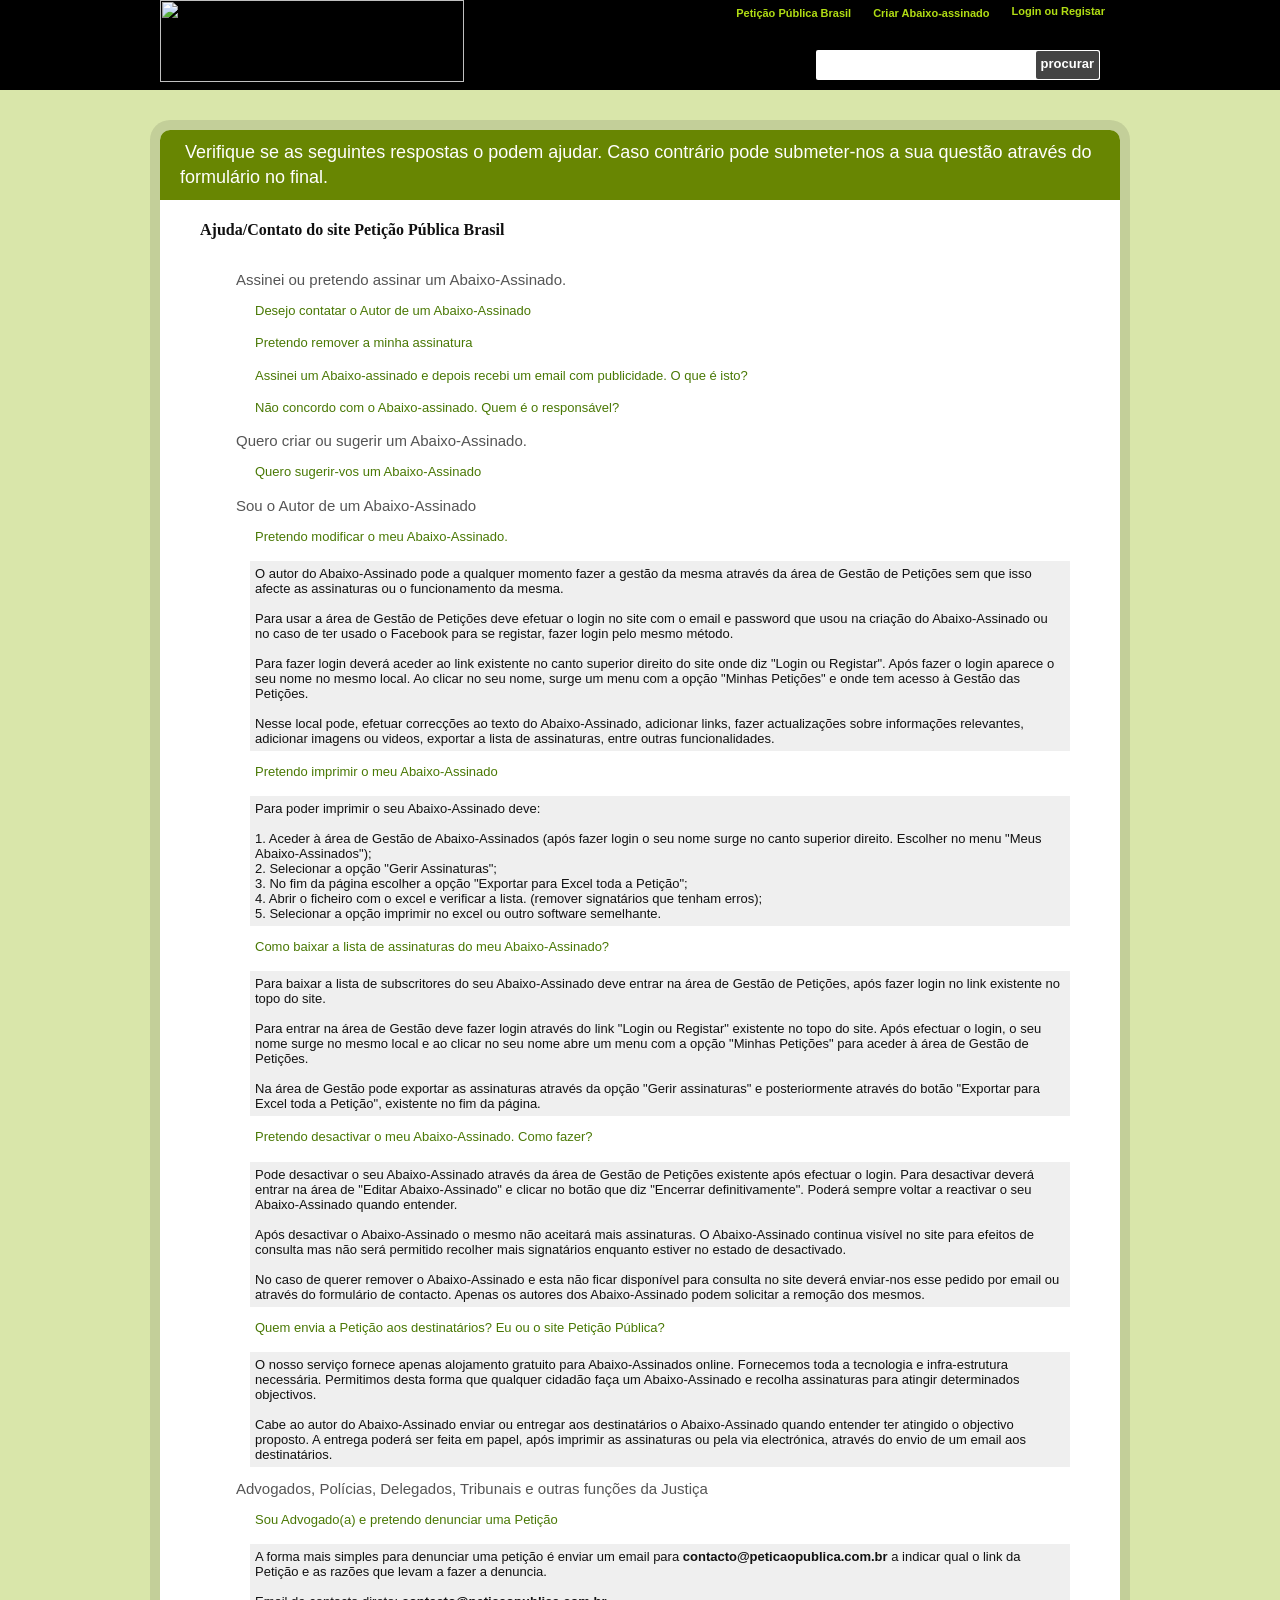
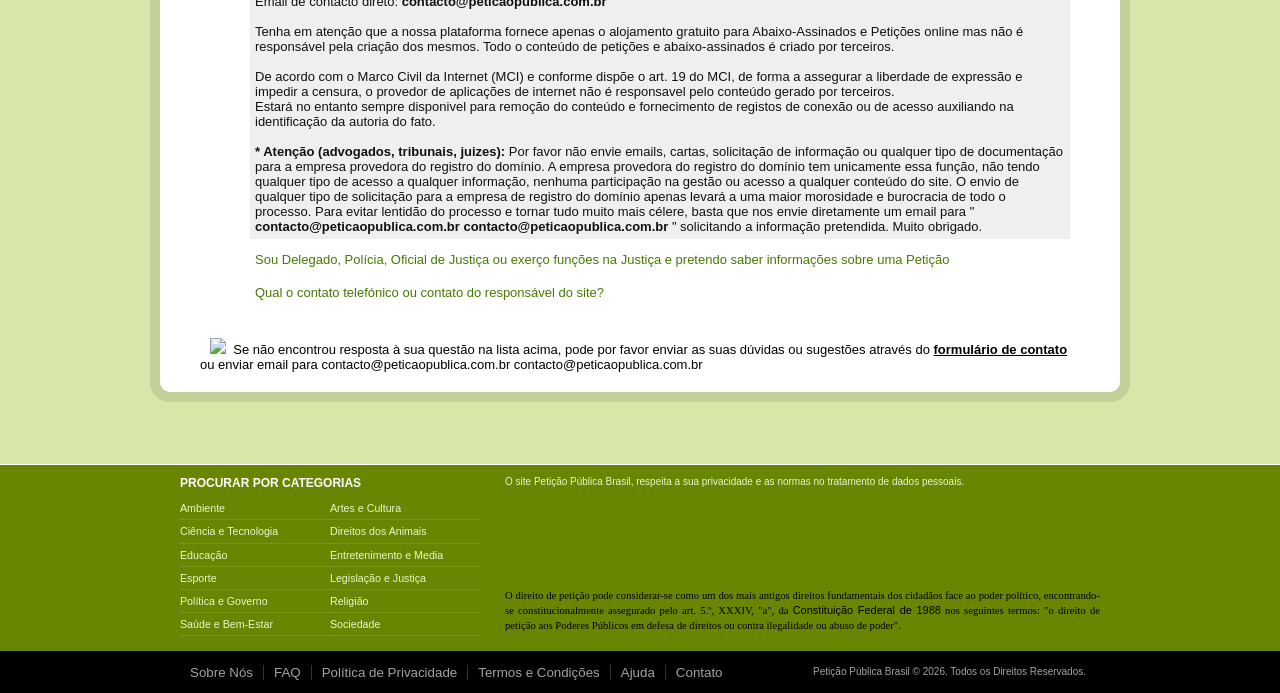
==== contactus/index.html @ e4dd1ab5 "infra: adiciona e organiza site base identico para redesign" ====
<head>
    <meta charset="utf-8">
    <link rel="stylesheet" type="text/css" href="style.css">
    <title>Petição Pública Brasil : Contatos</title>
    <meta name="description"
        content="Respostas que o vão ajudar a tirar suas dúvidas e também o formulário para entrar em contato connosco. Submeta questões, sugestões ou problemas e o serviço de apoio Petição Pública Brasil responderá o mais breve possivel.">
    <meta name="Robots" content="INDEX,FOLLOW">
    
    <link href="https://peticaopublica.com.br/favicon.ico" rel="shortcut icon" type="image/x-icon">
    
    <script type="text/javascript" async="" src="https://www.google-analytics.com/analytics.js"></script>
    <script type="text/javascript" async=""
        src="https://www.googletagmanager.com/gtag/js?id=G-4QFTX7SRFF&amp;cx=c&amp;gtm=4e66b0h2"></script>
    <script type="text/javascript" async="" charset="utf-8"
        src="https://www.gstatic.com/recaptcha/releases/MerVUtRoajKEbP7pLiGXkL28/recaptcha__pt_pt.js"
        crossorigin="anonymous"
        integrity="sha384-kLDcd/Kdg22PxfTSvMQBYK3ZrLGGfnIJUXk4OQDGy2zc/Gz3Ge8rHUiZpxAudExK"></script>
    <script type="text/javascript" src="https://ajax.googleapis.com/ajax/libs/jquery/1.8.1/jquery.min.js"></script>
    <script type="text/javascript" src="https://peticaopublica.com.br/scripts/colorbox/jquery.colorbox-min.js"></script>
    <script type="text/javascript"
        src="https://ajax.aspnetcdn.com/ajax/jquery.validate/1.9/jquery.validate.min.js"></script>
    <script type="text/javascript" src="https://www.google.com/recaptcha/api.js?hl=pt-PT"></script>

    <meta property="og:image" content="https://peticaopublica.com.br/images/fbShareLogo.gif">
    <script type="text/javascript">$(function () {
            $("a#login").colorbox({ iframe: true, opacity: 0.5, innerWidth: 960, innerHeight: 350 });
            $("#txtemailnewsletter").keypress(function (e) { if (e.keyCode == 13) { doSearch(); } });
            var pesq = $("#txtemailnewsletter").val();
            if (pesq === "")
                $("#txtemailnewsletter").val('Procure Abaixo-Assinados');
            $("#txtemailnewsletter").live("focus", function () {
                if ($(this).val() === $(this).attr("title")) {
                    $(this).val("")
                }
            }).live("blur", function () {
                if ($(this).val() === "") {
                    $(this).val($(this).attr("title"))
                }
            });
        });
    </script>
    <script type="text/javascript">
        $(document).ready(function () {
            $(".account").click(function () {
                var X = $(this).attr('id');
                if (X == 1) { $(".submenu").hide(); $(this).attr('id', '0'); }
                else { $(".submenu").show(); $(this).attr('id', '1'); }
            });
            $(".submenu").mouseup(function () { return false });//Mouseup textarea false
            $(".account").mouseup(function () { return false });
            $(document).mouseup(function () { $(".submenu").hide(); $(".account").attr('id', ''); });//Textarea without editing.
        });
        function doSearch() {
            if ($('#txtemailnewsletter').val() == $('#txtemailnewsletter').attr("title")) $('#txtemailnewsletter').val("");
            var psearch = $('#txtemailnewsletter').val();
            window.location = '../searchfilter/index.html?q=' + psearch;
            return false;
        }
    </script>
</head>

<body>
    <div class="header">
        <div class="innerHeader">
            <div style="float: left; width: 310px; height: 90px; padding: 0px; background-color: #000000;">
                <a href="../home/index.html"><img src="https://peticaopublica.com.br/images/logoPetitionpt-pt.gif" style="border: 0px"
                        alt="Petição Pública Brasil Logotipo" title="Um dos mais antigos métodos da democracia."
                        width="304px" height="82px"></a>
            </div>
            <div style="float: right; width: 650px; height: 90px; background-color: #000;">
                <div style="height: 40px">
                    <ul class="headerMenu">
                        <li class="headerLink"><a href="../home/index.html">Petição Pública Brasil</a></li>
                        <li class="headerLink"><a href="../pcreate/index.html">Criar Abaixo-assinado</a></li>
                        <li class="headerLink">
                            <div id="divLogin">
                                <a id="login" href="../loginregister/index.html" class="cboxElement">Login ou Registar</a>
                            </div>

                        </li>
                    </ul>
                </div>
                <div style="height: 70px; float: right; margin: 10px 20px;">
                    <div class="emailnewsletter" id="divemailnewsletter">
                        <input id="txtemailnewsletter" type="text" value="" maxlength="50"
                            title="Procure Abaixo-Assinados"><a id="submitEmailNewsletter"
                            href="javascript:doSearch();">procurar</a>
                    </div>
                </div>
            </div>
        </div>
    </div>
    <form method="post" action=".../contactus/index.html?pi=" id="aspnetForm" novalidate="novalidate">
        <div class="aspNetHidden">
            <input type="hidden" name="__VIEWSTATE" id="__VIEWSTATE"
                value="/wEPDwULLTE2NDQ0MjQ2MThkZBPTkzEorH/lV8dci+ud6h6OPWzmGoF5NTT7FzvgvQkm">
        </div>

        <div class="aspNetHidden">

            <input type="hidden" name="__VIEWSTATEGENERATOR" id="__VIEWSTATEGENERATOR" value="46798EB0">
            <input type="hidden" name="__EVENTVALIDATION" id="__EVENTVALIDATION"
                value="/wEdAAUy7PMd9/9QwVT4NcuRrXQPaJ2sDmxY+Z5NzypVnJkEOZtsH0S1iPGiC33viMKniqMZphoLYbJVAPHy4P1B/JHro1YupkqOSRjCs3Kj8M1UFjG0+9q1Rg8EQcP13KHH9zLgxvk4NiS0TyUDLGLfcI7s">
        </div>

        <div class="wrapper">
            <div class="pcontent" style="background-color:#fff;">
                <div class="pethead"><span>Verifique se as seguintes respostas o podem ajudar. Caso contrário pode
                        submeter-nos a sua questão através do formulário no final.</span></div>
                <div class="dform" style="padding: 0 20px;">
                    <h1 style="font-family: Verdana; font-size: 12pt; margin-top: 20px; font-weight: bold;">
                        Ajuda/Contato do site Petição Pública Brasil</h1><br>

                    <div style="padding:10px;">
                        <div class="accordionButton">
                            <h3>Assinei ou pretendo assinar um Abaixo-Assinado.</h3>
                        </div>
                        <div class="accordionContent">
                            <div class="accordionSubButton">
                                <h4>Desejo contatar o Autor de um Abaixo-Assinado</h4>
                            </div>
                            <div class="accordionSubContent" style="display:none;">
                                <p>Para contactar o autor de uma Abaixo-Assinado deve, na página do próprio
                                    Abaixo-Assinado, verificar o link lateral onde diz "Contactar Autor".
                                    <br>
                                    <br>Após preencher o formulário de contacto, o sistema envia um email ao autor do
                                    Abaixo-Assinado que poderá responder à sua questão ou sugestão. Tenha a atenção de
                                    colocar corretamente o seu email, caso contrário o autor não conseguirá responder.
                                </p>
                            </div>
                            <div class="accordionSubButton">
                                <h4>Pretendo remover a minha assinatura</h4>
                            </div>
                            <div class="accordionSubContent" style="display:none;">
                                <p>Para iniciar o processo de remoção da sua assinatura de uma Petição ou
                                    Abaixo-Assinado deverá aceder a este <a
                                        href="https://peticaopublica.com.br/RemoveSignature.aspx" target="blank"
                                        style="text-decoration: underline;">Link de Remover</a> e preencher os campos
                                    solicitados.
                                    <br>
                                    <br>Deverá saber o link/url completo da Petição e também o email com que efectuou a
                                    sua assinatura. Após colocar estes dados ser-lhe-à enviado um email para completar o
                                    processo e remover efectivamente a assinatura.
                                    <br>
                                    <br>Se tiver dificuldades com este processo entre em contato através do <a href="#"
                                        onclick="return changebox();">formulário de contato</a> e indique-nos qual o
                                    link/url do Abaixo-Assinado que assinou e qual foi o email de assinatura.
                                </p>
                            </div>
                            <div class="accordionSubButton">
                                <h4>Assinei um Abaixo-assinado e depois recebi um email com publicidade. O que é isto?
                                </h4>
                            </div>
                            <div class="accordionSubContent" style="display:none;">
                                <p>No momento da assinatura de um Abaixo-Assinado é permitido ao signatário escolher se
                                    deseja receber a nossa newsletter ou campanhas comerciais, assinalando para o
                                    efeito, a opção "Não me importo que o Petição Pública Brasil me contate para
                                    campanhas ou abaixo-assinados do mesmo género".
                                    <br>
                                    <br>Ao deixar esta opção assinalada, o site envia periodicamente alguma publicidade
                                    de parceiros interessados em comunicar as suas marcas ou produtos. Nunca em momento
                                    algum passamos o seu contato à terceiros e todas as comunicações são efetuadas
                                    exclusivamente pelo nosso site.
                                    <br>
                                    <br>Existem variados custos com infra-estrutura tecnológica, desenvolvimento de
                                    software, gestão e manutenção do site. Não temos, nem desejamos, qualquer apoio
                                    governamental ou institucional para suportar todos os custos de um site desta
                                    natureza.
                                    <br>
                                    <br>É o nosso intuito continuar a fornecer um serviço totalmente gratuito em prol da
                                    democracia no Brasil, por isso, a única forma que temos para viabilizar a
                                    continuidade deste projecto é enviar, periodicamente, alguma publicidade, que ajuda
                                    a minimizar os custos.
                                    <br>
                                    <br>Agradecemos a sua compreensão e compreendemos que não queira receber qualquer
                                    tipo de publicidade ou Newsletter. Nesse sentido poderá remover o seu contacto
                                    através dos links disponibilizados na newsletter ou através do link
                                    http://peticaopublica.com.br/cancelnewsletter.aspx
                                </p>
                            </div>
                            <div class="accordionSubButton">
                                <h4>Não concordo com o Abaixo-assinado. Quem é o responsável?</h4>
                            </div>
                            <div class="accordionSubContent" style="display:none;">
                                <p>O nosso serviço fornece apenas o alojamento gratuito para Abaixo-Assinados online mas
                                    não é responsável pela criação dos mesmos.
                                    <br>
                                    <br>Todas os Abaixo-Assinados são unicamente da responsabilidade dos seus autores.
                                    <br>
                                    <br>Os Abaixo-Assinados existentes não reflectem, de forma alguma, os pontos de
                                    vista ou opiniões do site Petição Pública Brasil.
                                    <br>
                                    <br>Para contatar o autor de um Abaixo-Assinado deve, na página do Abaixo-Assinado,
                                    verificar o link lateral onde diz "Contatar Autor".
                                </p>
                            </div>
                        </div>
                        <div class="accordionButton">
                            <h3>Quero criar ou sugerir um Abaixo-Assinado.</h3>
                        </div>
                        <div class="accordionContent" style="display: block;">
                            <div class="accordionSubButton">
                                <h4>Quero sugerir-vos um Abaixo-Assinado</h4>
                            </div>
                            <div class="accordionSubContent" style="display:none;">
                                <p>O nosso serviço fornece apenas o alojamento gratuito para Abaixo-Assinados online mas
                                    não é responsável pela criação dos mesmos.
                                    <br>
                                    <br>Neste caso deve ser você mesmo a criar o Abaixo-assinado sobre o tema que o
                                    incomoda ou para o qual acha que deve chamar a atenção da sociedade.
                                    <br>
                                    <br>Todas os Abaixo-Assinados são unicamente da responsabilidade dos seus autores.
                                    <br>
                                    <br>Para um Abaixo-Assinado ter a maior visibilidade e adesão possível deve ser
                                    divulgada no Facebook, Twitter, em Fóruns, Blogs e também sites sobre o tema em
                                    causa.
                                    <br>
                                    <br>Pode também enviar um email para os meios de comunicação e grupos de mídia
                                    informando sobre o Abaixo-Assinado.
                                    <br>
                                    <br>Deve divulgar também junto dos seus amigos e contactos, enviando um email e
                                    informando sobre o abaixo-assinado e pedindo a colaboração de todos na divulgação.
                                </p>
                            </div>
                        </div>
                        <div class="accordionButton">
                            <h3>Sou o Autor de um Abaixo-Assinado</h3>
                        </div>
                        <div class="accordionContent" style="display: block;">
                            <div class="accordionSubButton">
                                <h4>Pretendo modificar o meu Abaixo-Assinado.</h4>
                            </div>
                            <div class="accordionSubContent" style="">
                                <p>O autor do Abaixo-Assinado pode a qualquer momento fazer a gestão da mesma através da
                                    área de Gestão de Petições sem que isso afecte as assinaturas ou o funcionamento da
                                    mesma.
                                    <br>
                                    <br>Para usar a área de Gestão de Petições deve efetuar o login no site com o email
                                    e password que usou na criação do Abaixo-Assinado ou no caso de ter usado o Facebook
                                    para se registar, fazer login pelo mesmo método.
                                    <br>
                                    <br>Para fazer login deverá aceder ao link existente no canto superior direito do
                                    site onde diz "Login ou Registar". Após fazer o login aparece o seu nome no mesmo
                                    local. Ao clicar no seu nome, surge um menu com a opção "Minhas Petições" e onde tem
                                    acesso à Gestão das Petições.
                                    <br>
                                    <br>Nesse local pode, efetuar correcções ao texto do Abaixo-Assinado, adicionar
                                    links, fazer actualizações sobre informações relevantes, adicionar imagens ou
                                    videos, exportar a lista de assinaturas, entre outras funcionalidades.
                                </p>
                            </div>
                            <div class="accordionSubButton">
                                <h4>Pretendo imprimir o meu Abaixo-Assinado</h4>
                            </div>
                            <div class="accordionSubContent" style="">
                                <p>Para poder imprimir o seu Abaixo-Assinado deve:
                                    <br>
                                    <br>1. Aceder à área de Gestão de Abaixo-Assinados (após fazer login o seu nome
                                    surge no canto superior direito. Escolher no menu "Meus Abaixo-Assinados");
                                    <br>2. Selecionar a opção "Gerir Assinaturas";
                                    <br>3. No fim da página escolher a opção "Exportar para Excel toda a Petição";
                                    <br>4. Abrir o ficheiro com o excel e verificar a lista. (remover signatários que
                                    tenham erros);
                                    <br>5. Selecionar a opção imprimir no excel ou outro software semelhante.
                                </p>
                            </div>
                            <div class="accordionSubButton">
                                <h4>Como baixar a lista de assinaturas do meu Abaixo-Assinado?</h4>
                            </div>
                            <div class="accordionSubContent" style="">
                                <p>Para baixar a lista de subscritores do seu Abaixo-Assinado deve entrar na área de
                                    Gestão de Petições, após fazer login no link existente no topo do site.
                                    <br>
                                    <br>Para entrar na área de Gestão deve fazer login através do link "Login ou
                                    Registar" existente no topo do site. Após efectuar o login, o seu nome surge no
                                    mesmo local e ao clicar no seu nome abre um menu com a opção "Minhas Petições" para
                                    aceder à área de Gestão de Petições.
                                    <br>
                                    <br>Na área de Gestão pode exportar as assinaturas através da opção "Gerir
                                    assinaturas" e posteriormente através do botão "Exportar para Excel toda a Petição",
                                    existente no fim da página.
                                </p>
                            </div>
                            <div class="accordionSubButton">
                                <h4>Pretendo desactivar o meu Abaixo-Assinado. Como fazer?</h4>
                            </div>
                            <div class="accordionSubContent" style="">
                                <p>Pode desactivar o seu Abaixo-Assinado através da área de Gestão de Petições existente
                                    após efectuar o login. Para desactivar deverá entrar na área de "Editar
                                    Abaixo-Assinado" e clicar no botão que diz "Encerrar definitivamente". Poderá sempre
                                    voltar a reactivar o seu Abaixo-Assinado quando entender.
                                    <br>
                                    <br>Após desactivar o Abaixo-Assinado o mesmo não aceitará mais assinaturas. O
                                    Abaixo-Assinado continua visível no site para efeitos de consulta mas não será
                                    permitido recolher mais signatários enquanto estiver no estado de desactivado.
                                    <br>
                                    <br>No caso de querer remover o Abaixo-Assinado e esta não ficar disponível para
                                    consulta no site deverá enviar-nos esse pedido por email ou através do formulário de
                                    contacto. Apenas os autores dos Abaixo-Assinado podem solicitar a remoção dos
                                    mesmos.
                                </p>
                            </div>
                            <div class="accordionSubButton">
                                <h4>Quem envia a Petição aos destinatários? Eu ou o site Petição Pública?</h4>
                            </div>
                            <div class="accordionSubContent" style="">
                                <p>O nosso serviço fornece apenas alojamento gratuito para Abaixo-Assinados online.
                                    Fornecemos toda a tecnologia e infra-estrutura necessária. Permitimos desta forma
                                    que qualquer cidadão faça um Abaixo-Assinado e recolha assinaturas para atingir
                                    determinados objectivos.
                                    <br>
                                    <br>Cabe ao autor do Abaixo-Assinado enviar ou entregar aos destinatários o
                                    Abaixo-Assinado quando entender ter atingido o objectivo proposto. A entrega poderá
                                    ser feita em papel, após imprimir as assinaturas ou pela via electrónica, através do
                                    envio de um email aos destinatários.
                                </p>
                            </div>
                        </div>
                        <div class="accordionButton">
                            <h3>Advogados, Polícias, Delegados, Tribunais e outras funções da Justiça</h3>
                        </div>
                        <div class="accordionContent" style="display: block;">
                            <div class="accordionSubButton">
                                <h4>Sou Advogado(a) e pretendo denunciar uma Petição</h4>
                            </div>
                            <div class="accordionSubContent" style="display: block;">
                                <p>A forma mais simples para denunciar uma petição é enviar um email para
                                    <b>contacto@peticaopublica.com.br</b> a indicar qual o link da Petição e as razões
                                    que levam a fazer a denuncia.
                                    <br>
                                    <br>Email de contacto direto: <b>contacto@peticaopublica.com.br</b>
                                    <br>
                                    <br>Tenha em atenção que a nossa plataforma fornece apenas o alojamento gratuito
                                    para Abaixo-Assinados e Petições online mas não é responsável pela criação dos
                                    mesmos. Todo o conteúdo de petições e abaixo-assinados é criado por terceiros.
                                    <br>
                                    <br>De acordo com o Marco Civil da Internet (MCI) e conforme dispõe o art. 19 do
                                    MCI, de forma a assegurar a liberdade de expressão e impedir a censura, o provedor
                                    de aplicações de internet não é responsavel pelo conteúdo gerado por terceiros.
                                    <br>Estará no entanto sempre disponivel para remoção do conteúdo e fornecimento de
                                    registos de conexão ou de acesso auxiliando na identificação da autoria do fato.
                                    <br>
                                    <br><strong>* Atenção (advogados, tribunais, juizes):</strong> Por favor não envie
                                    emails, cartas, solicitação de informação ou qualquer tipo de documentação para a
                                    empresa provedora do registro do domínio. A empresa provedora do registro do domínio
                                    tem unicamente essa função, não tendo qualquer tipo de acesso a qualquer informação,
                                    nenhuma participação na gestão ou acesso a qualquer conteúdo do site. O envio de
                                    qualquer tipo de solicitação para a empresa de registro do domínio apenas levará a
                                    uma maior morosidade e burocracia de todo o processo. Para evitar lentidão do
                                    processo e tornar tudo muito mais célere, basta que nos envie diretamente um email
                                    para "<b>
                                        <script
                                            language="javascript">document.write('contacto'); document.write('@'); document.write('peticao'); document.write('publica'); document.write('.com.br');</script>
                                        contacto@peticaopublica.com.br
                                    </b>" solicitando a informação pretendida. Muito obrigado.
                                    <br>
                                </p>
                            </div>
                            <div class="accordionSubButton">
                                <h4>Sou Delegado, Polícia, Oficial de Justiça ou exerço funções na Justiça e pretendo
                                    saber informações sobre uma Petição</h4>
                            </div>
                            <div class="accordionSubContent" style="display:none;">
                                <p>A forma mais simples e rápida de nos contatar é enviar-nos um email a indicar qual a
                                    Petição em causa e qual a situação pretendida.
                                    <br>
                                    <br>Email para contato direto: <b>contacto@peticaopublica.com.br</b> ou
                                    <b>petitionpublic@gmail.com</b>
                                    <br>
                                    <br>Estamos sempre atentos ao email e responderemos com a maior brevidade possível.
                                    Muito obrigado.
                                    <br>
                                </p>
                            </div>
                            <div class="accordionSubButton">
                                <h4>Qual o contato telefónico ou contato do responsável do site?</h4>
                            </div>
                            <div class="accordionSubContent" style="display:none;">
                                <p>O site não tem de momento contato telefónico devido a ser um projecto simples,
                                    privado e particular, sem ligação a nenhum organismo do estado, empresa ou qualquer
                                    tipo de instituição ou organização.
                                    <br>
                                    <br>A forma mais simples e rápida de entrar em contato conosco é por email. Através
                                    do email <b>contacto@peticaopublica.com.br</b> poderá colocar as suas questões.
                                    Estamos sempre atentos ao email e responderemos com a maior brevemente possível.
                                    <br>
                                    <br>Contato de Email: <b>contacto@peticaopublica.com.br</b>
                                    <br>
                                    <br>Se necessitar saber mais informações sobre o nome e endereço do responsável do
                                    site por favor envie um email para <b>
                                        <script
                                            language="javascript">document.write('contacto'); document.write('@'); document.write('peticao'); document.write('publica'); document.write('.com.br');</script>
                                        contacto@peticaopublica.com.br
                                    </b>, ao qual responderemos com a maior brevidade possivel.
                                    <br>
                                    <br><strong>* Atenção (advogados, tribunais, juizes):</strong> Por favor não envie
                                    emails, cartas, solicitação de informação ou qualquer tipo de documentação para a
                                    empresa provedora do registro do domínio. A empresa provedora do registro do domínio
                                    tem unicamente essa função, não tendo qualquer tipo de acesso a qualquer informação,
                                    nenhuma participação na gestão ou acesso a qualquer conteúdo do site. O envio de
                                    qualquer tipo de solicitação para a empresa de registro do domínio apenas levará a
                                    uma maior morosidade e burocracia de todo o processo. Para evitar lentidão do
                                    processo e tornar tudo muito mais célere, basta que nos envie diretamente um email
                                    para "<b>
                                        <script
                                            language="javascript">document.write('contacto'); document.write('@'); document.write('peticao'); document.write('publica'); document.write('.com.br');</script>
                                        contacto@peticaopublica.com.br
                                    </b>" solicitando a informação pretendida. Muito obrigado.
                                    <br>
                                </p>
                            </div>
                        </div>
                    </div>
                    <h2 style="font-family: Verdana; font-size: 13px;"><a href="#" id="cmain_aBoxFormulario"
                            onclick="return changebox();" style="font-size: 13px; text-decoration: none;"><img
                                src="https://peticaopublica.com.br/images/iconarrowdownblack.png"
                                style="border: 0; padding-left: 10px;">&nbsp;&nbsp;Se não encontrou resposta à sua
                            questão na lista acima, pode por favor enviar as suas dúvidas ou sugestões através do
                            <strong style="text-decoration: underline;">formulário de contato</strong> ou enviar email
                            para
                            <script
                                language="javascript">document.write('contacto'); document.write('@'); document.write('peticao'); document.write('publica'); document.write('.com.br');</script>
                            contacto@peticaopublica.com.br
                        </a> </h2>
                    <div id="cmain_divFormulario" style="border:solid 1px #dcdcdc;padding:5px;display:none;">
                        <b>Formulário de contato</b>
                        <table cellpadding="2" cellspacing="2" border="0">
                            <tbody>
                                <tr>
                                    <td><label for="ctl00_cmain_txtNome" accesskey="T">Nome</label> </td>
                                    <td><input name="ctl00$cmain$txtNome" type="text" maxlength="100" id="cmain_txtNome"
                                            style="width:432px;"><br></td>
                                </tr>
                                <tr>
                                    <td><label for="ctl00_cmain_txtEmail" accesskey="U">E-Mail</label></td>
                                    <td><input name="ctl00$cmain$txtEmail" type="text" maxlength="100"
                                            id="cmain_txtEmail" inputmode="email" style="width:432px;"><br><span
                                            style="font-family: Verdana; font-size: 8pt;">Por favor verifique seu email.
                                            Se for incorreto não podemos responder.</span> </td>
                                </tr>
                                <tr>
                                    <td><label for="ctl00_cmain_txtDescricao" accesskey="D">Comentário/Sugestão</label>
                                    </td>
                                    <td><textarea name="ctl00$cmain$txtDescricao" rows="5" cols="20"
                                            id="cmain_txtDescricao" style="height:171px;width:432px;"></textarea><br>
                                    </td>
                                </tr>

                                <tr>
                                    <td>&nbsp;</td>
                                    <td>
                                        <div id="recaptcha" class="g-recaptcha"
                                            data-sitekey="6LcoYVEUAAAAAGJex5G7YCc9VWbtJs_jqNZ6QTlm"
                                            data-callback="recaptchaCallback">
                                            <div style="width: 304px; height: 78px;">
                                                <div><iframe title="reCAPTCHA" width="304" height="78"
                                                        role="presentation" name="a-q7z49drbiccl" frameborder="0"
                                                        scrolling="no"
                                                        sandbox="allow-forms allow-popups allow-same-origin allow-scripts allow-top-navigation allow-modals allow-popups-to-escape-sandbox allow-storage-access-by-user-activation"
                                                        src="https://www.google.com/recaptcha/api2/anchor?ar=1&amp;k=6LcoYVEUAAAAAGJex5G7YCc9VWbtJs_jqNZ6QTlm&amp;co=aHR0cHM6Ly9wZXRpY2FvcHVibGljYS5jb20uYnI6NDQz&amp;hl=pt-PT&amp;v=MerVUtRoajKEbP7pLiGXkL28&amp;size=normal&amp;anchor-ms=20000&amp;execute-ms=30000&amp;cb=602zmtvmnicz"></iframe>
                                                </div><textarea id="g-recaptcha-response" name="g-recaptcha-response"
                                                    class="g-recaptcha-response"
                                                    style="width: 250px; height: 40px; border: 1px solid rgb(193, 193, 193); margin: 10px 25px; padding: 0px; resize: none; display: none;"></textarea>
                                            </div><iframe style="display: none;"></iframe>
                                        </div>
                                        <input type="hidden" class="hiddenRecaptcha required" name="hiddenRecaptcha"
                                            id="hiddenRecaptcha">
                                    </td>
                                </tr>
                                <tr>
                                    <td colspan="2" align="right">
                                        <input type="submit" name="ctl00$cmain$cmdAdicionar" value="Enviar"
                                            id="cmain_cmdAdicionar" class="btn2 bgreen">
                                    </td>
                                </tr>
                            </tbody>
                        </table>
                    </div>
                    <div class="petFooter" style="background-color: #fff; padding: 5px 0;"></div>


                    <script type="text/javascript">

                        $(function () {
                            $('.accordionButton').click(function () { $(this).next().toggle(); });
                            $('.accordionSubButton').click(function () { $(this).next().toggle(); });
                            $(".accordionContent:not(:first)").hide();

                            $("#aspnetForm").validate({
                                ignore: ".ignore",
                                rules: {
                                    ctl00$cmain$txtNome: { minlength: 3, required: true },
                                    ctl00$cmain$txtEmail: { required: true, email: true },
                                    ctl00$cmain$txtDescricao: { required: true },
                                    hiddenRecaptcha: {
                                        required: function () {
                                            var gcr = grecaptcha.getResponse();
                                            var hfgcr = document.getElementById("hiddenRecaptcha");
                                            hfgcr.value = '';
                                            if (gcr == '') {
                                                return true;
                                            }
                                            else {
                                                hfgcr.value = 'siga';
                                                return false;
                                            }
                                        }
                                    }
                                    //ctl00$cmain$txtCaptcha: {required: true}
                                },
                                messages: {
                                    ctl00$cmain$txtNome: { required: "Campo Obrigatório", minlength: "Coloque o seu nome" },
                                    ctl00$cmain$txtEmail: { required: "Campo Obrigatório", email: "Coloque o seu email" },
                                    ctl00$cmain$txtDescricao: { required: "Campo Obrigatório" },
                                    hiddenRecaptcha: { required: "Por favor confirme o captcha" }
                                    //ctl00$cmain$txtCaptcha: {required: "Campo Obrigatório"}
                                }
                            });

                        });

                        function changebox() {
                            var divFormularioID = $("#cmain_divFormulario");
                            if (divFormularioID.css('display') == 'none') {
                                divFormularioID.show();
                            } else {
                                divFormularioID.hide();
                            }
                            return false;
                        };

                        function recaptchaCallback(token) {
                            $('#hiddenRecaptcha').valid();
                        }
                    </script>
                </div>
            </div>
        </div>

    </form>
    <div class="footer">
        <div style="width: 920px; margin: auto; overflow: hidden;">
            <div style="width: 300px; float: left;">
                <h4 style="margin: 0;">Procurar por Categorias</h4>

                <ul id="ulCat">
                    <li><a href="../searchfilter/index.html?idcat=23">Ambiente</a></li>
                    <li><a href="../searchfilter/index.html?idcat=24">Artes e Cultura</a></li>
                    <li><a href="../searchfilter/index.html?idcat=25">Ciência e Tecnologia</a></li>
                    <li><a href="../searchfilter/index.html?idcat=101">Direitos dos Animais</a></li>
                    <li><a href="../searchfilter/index.html?idcat=27">Educação</a></li>
                    <li><a href="../searchfilter/index.html?idcat=28">Entretenimento e Media</a></li>
                    <li><a href="../searchfilter/index.html?idcat=26">Esporte</a></li>
                    <li><a href="../searchfilter/index.html?idcat=29">Legislação e Justiça</a></li>
                    <li><a href="../searchfilter/index.html?idcat=30">Política e Governo</a></li>
                    <li><a href="../searchfilter/index.html?idcat=31">Religião</a></li>
                    <li><a href="../searchfilter/index.html?idcat=32">Saúde e Bem-Estar</a></li>
                    <li><a href="../searchfilter/index.html?idcat=33">Sociedade</a></li>
                </ul>

            </div>
            <div style="float: right;">
                <div class="footer-text">O site <a href="https://peticaopublica.com.br">Petição Pública</a> Brasil,
                    respeita a sua privacidade e as normas no tratamento de dados pessoais.</div>
                <div class="nav-share">
                    <iframe
                        src="https://www.facebook.com/plugins/like.php?href=https%3A%2F%2Fpeticaopublica.com.br&amp;width=82&amp;layout=button&amp;action=like&amp;size=large&amp;share=false&amp;height=82&amp;appId=476498805800398"
                        width="82" height="32" style="border:none;overflow:hidden;padding-top:20px;" scrolling="no"
                        frameborder="0" allowtransparency="true" allow="encrypted-media"></iframe>
                    <ul style="float:right;">
                        <li><a target="_blank" href="https://www.facebook.com/peticaopublicabrasil" class="fbshare32f"
                                title="Acompanhe o Petição Pública Brasil no Facebook">Facebook</a></li>
                        <li><a target="_blank" href="https://twitter.com/peticaopublicab" class="twshare32f"
                                title="Acompanhe o Petição Pública Brasil no Twitter">Twitter</a></li>
                        <li><a target="_blank" href="https://peticaopublica.com.br/rss.aspx" class="rss32f"
                                title="Acompanhe o Petição Pública Brasil por RSS">RSS</a></li>
                    </ul>
                </div>
                <div
                    style="clear:both; width:595px; font-family: Verdana; font-size: 8pt;color: #000; text-align:justify;margin-top: 5px;">
                    O direito de petição pode considerar-se como um dos mais antigos direitos fundamentais dos cidadãos
                    face ao poder político,
                    encontrando-se constitucionalmente assegurado pelo art. 5.º, XXXIV, "a", da <a
                        style="font-size: 11px;"
                        href="https://www.planalto.gov.br/ccivil_03/Constituicao/Constituicao.htm"
                        target="_blank">Constituição Federal de 1988</a> nos seguintes termos: "o direito de petição aos
                    Poderes Públicos em defesa de direitos ou contra ilegalidade ou abuso de poder".
                </div>
            </div>
        </div>
    </div>
    <div class="secondfooter">
        <div style="width: 920px; margin: auto; overflow: hidden;">
            <ul>
                <li><a href="../aboutus/index.html">Sobre Nós</a></li>
                <li><a href="../faq/index.html">FAQ</a></li>
                <li><a href="../privacy/index.html">Política de Privacidade</a></li>
                <li><a href="../termsconditions/index.html">Termos e Condições</a></li>
                <li><a href="../help/index.html">Ajuda</a></li>
                <li><a href="../contactus/index.html?pi=">Contato</a></li>
            </ul>
            <div class="copyright">Petição Pública Brasil © 2026. Todos os Direitos Reservados.
            </div>
        </div>
    </div>
    <script async="" src="https://www.googletagmanager.com/gtag/js?id=UA-4269839-47"></script>
    <script>
        window.dataLayer = window.dataLayer || [];
        function gtag() { dataLayer.push(arguments); }
        gtag('js', new Date());
        gtag('config', 'UA-4269839-47');
    </script>
    <script defer=""
        src="https://static.cloudflareinsights.com/beacon.min.js/v833ccba57c9e4d2798f2e76cebdd09a11778172276447"
        integrity="sha512-57MDmcccJXYtNnH+ZiBwzC4jb2rvgVCEokYN+L/nLlmO8rfYT/gIpW2A569iJ/3b+0UEasghjuZH/ma3wIs/EQ=="
        data-cf-beacon="{&quot;version&quot;:&quot;2024.11.0&quot;,&quot;token&quot;:&quot;b46a5cb6f5e049389877892a967b678e&quot;,&quot;r&quot;:1,&quot;server_timing&quot;:{&quot;name&quot;:{&quot;cfCacheStatus&quot;:true,&quot;cfEdge&quot;:true,&quot;cfExtPri&quot;:true,&quot;cfL4&quot;:true,&quot;cfOrigin&quot;:true,&quot;cfSpeedBrain&quot;:true},&quot;location_startswith&quot;:null}}"
        crossorigin="anonymous"></script>

    <div id="cboxOverlay" style="display: none;"></div>
    <div id="colorbox" class="" style="display: none; padding-bottom: 42px; padding-right: 42px;">
        <div id="cboxWrapper">
            <div>
                <div id="cboxTopLeft" style="float: left;"></div>
                <div id="cboxTopCenter" style="float: left;"></div>
                <div id="cboxTopRight" style="float: left;"></div>
            </div>
            <div style="clear: left;">
                <div id="cboxMiddleLeft" style="float: left;"></div>
                <div id="cboxContent" style="float: left;">
                    <div id="cboxLoadedContent" style="width: 0px; height: 0px; overflow: hidden; float: left;"></div>
                    <div id="cboxTitle" style="float: left;"></div>
                    <div id="cboxCurrent" style="float: left;"></div>
                    <div id="cboxNext" style="float: left;"></div>
                    <div id="cboxPrevious" style="float: left;"></div>
                    <div id="cboxSlideshow" style="float: left;"></div>
                    <div id="cboxClose" style="float: left;"></div>
                </div>
                <div id="cboxMiddleRight" style="float: left;"></div>
            </div>
            <div style="clear: left;">
                <div id="cboxBottomLeft" style="float: left;"></div>
                <div id="cboxBottomCenter" style="float: left;"></div>
                <div id="cboxBottomRight" style="float: left;"></div>
            </div>
        </div>
        <div style="position: absolute; width: 9999px; visibility: hidden; display: none;"></div>
    </div>
    <div
        style="background-color: rgb(255, 255, 255); border: 1px solid rgb(204, 204, 204); box-shadow: rgba(0, 0, 0, 0.2) 2px 2px 3px; position: absolute; transition: visibility 0s linear 0.3s, opacity 0.3s linear; opacity: 0; visibility: hidden; z-index: 2000000000; left: 0px; top: -10000px;">
        <div
            style="width: 100%; height: 100%; position: fixed; top: 0px; left: 0px; z-index: 2000000000; background-color: rgb(255, 255, 255); opacity: 0.05;">
        </div>
        <div style="border: 11px solid transparent; width: 0px; height: 0px; position: absolute; pointer-events: none; margin-top: -11px; z-index: 2000000000;"
            class="g-recaptcha-bubble-arrow"></div>
        <div style="border: 10px solid transparent; width: 0px; height: 0px; position: absolute; pointer-events: none; margin-top: -10px; z-index: 2000000000;"
            class="g-recaptcha-bubble-arrow"></div>
        <div style="z-index: 2000000000; position: relative;"><iframe
                title="o desafio do reCAPTCHA expira em dois minutos" style="width: 100%; height: 100%;"
                name="c-q7z49drbiccl" frameborder="0" scrolling="no"
                sandbox="allow-forms allow-popups allow-same-origin allow-scripts allow-top-navigation allow-modals allow-popups-to-escape-sandbox allow-storage-access-by-user-activation"
                src="https://www.google.com/recaptcha/api2/bframe?hl=pt-PT&amp;v=MerVUtRoajKEbP7pLiGXkL28&amp;k=6LcoYVEUAAAAAGJex5G7YCc9VWbtJs_jqNZ6QTlm&amp;bft=0dAFcWeA5r8sQZdQnyJ6YIiXdkdMC344WdVn0TYTFMcz75MR6C_b9I5gXt-c70HhgXvgRzsXmJ2-2LTT7maHoM3jWbWoOEoPiVzw"></iframe>
        </div>
    </div>
</body>
---- contactus/style.css ----
/* --- Merged from ppstyle_beta.css --- */
BODY {font: 12px/1.4 Tahoma,"Segoe UI",Arial,Sans-Serif; color: #111; margin: 0px; padding: 0px; background-color: #d9e6aa; }

h1 { font: 16px Tahoma, Geneva, sans-serif; margin:0; font-weight:bold;}
h2 { font: 14px Tahoma, Geneva, sans-serif;}
h2 a { font: 14pt Helvetica, Verdana, sans-serif; }
h3 { font: 10pt Tahoma, Geneva, sans-serif; font-weight: normal;}/*color: #113401; */

a { font: 10pt Helvetica, Verdana, sans-serif; color: #000; text-decoration: none; }
a:hover { text-decoration: underline; }
input[type=text] { border: 1px solid #a8acad; font: 10pt Helvetica, Verdana, sans-serif; height: 20px; }
textarea { border: 1px solid #a8acad; font: 10pt Helvetica, Verdana, sans-serif; }
select { border: 1px solid #a8acad; font: 10pt Helvetica, Verdana, sans-serif; height: 20px; }

.footer { float: left; width: 100%; background-color: #698603; border-top: 1px solid #FFFFFF; padding: 10px 0 15px 0; }
.footer a { font: 8pt Verdana, Helvetica, sans-serif; }
.footer h4 {color: white; font-family: Tahoma, Geneva, sans-serif; text-transform: uppercase; margin-bottom: 7px;}

.footerpet {font: 11px Tahoma, Geneva, sans-serif;  margin-top:25px;}
.footerpet a {font: 11px Tahoma, Geneva, sans-serif; text-decoration:none;}

.footerpet2 {font: 11px Tahoma, Geneva, sans-serif; color:#848484; margin-top:25px;}
.footerpet2 a {font: 11px Tahoma, Geneva, sans-serif; text-decoration:none; color:#848484;}

.secondfooter {clear: both; background-color: black; color: #A2A2A2; font-size: 11px; height: 42px; margin: auto;}
.secondfooter ul, li {list-style-type: none; margin: 0; padding: 0;}
.secondfooter li:first-child {border-left: 0;}
.secondfooter li {border-left: 1px solid #333; display: inline-block; float: left; margin-top: 14px;}
.secondfooter a {height: 32px;padding: 0 10px;color: #A2A2A2;}
.secondfooter a:hover {text-decoration: underline;}

.header { width: 100%; background-color: #000000; height: 90px; }
.header .innerHeader { margin: 0px auto; width: 960px; }

ul.headerMenu {list-style-type: none; float: right; height: 30px; margin:5px 10px;}
ul.headerMenu li {list-style-type: none; float: left; padding:0 5px;}

.headerLink a { font: 11px Verdana, Helvetica, sans-serif; color: #b1dd14; font-weight: bold; text-decoration: none; margin-left: 12px; }
.headerLink a:hover { color: #fff; }

.content { margin: 0px auto;}

.leftColl { float: left; width: 268px; }
.leftColl .box .inner img { float: left; }
.leftColl .box .inner div { float: left; display: inline-block; }
.leftColl .box .inner .text { padding: 0px 0px 0px 10px; width: 137px; height: 73px; float: left; position: relative; }
.leftColl .box .inner .text span { float: left; font-family: Arial; font-size: 13px; color: #1c5103; width: 100%; }
.leftColl .box .inner .text span.title { font-weight: bold; font-size: 16px; }
.leftColl .box .inner .text a { position: absolute; font-family: Arial; font-size: 12px; font-weight: bold; color: #1c5103; bottom: 0px; right: 5px; text-decoration: none; }
.leftColl .box .inner .text a:hover { text-decoration: underline; }


.box { float: left; position: relative; background: #FFFFFF; }
.box .inner { display: inline-block; padding: 10px; }
.box .inner li { padding: 0px 0px 0px 10px; list-style-position: inside; }
.box .topborder { position: absolute; width: 100%; background: url(../newimages/box-border-horizontal.gif) repeat-x 0px 0px; height: 5px; top: 0px; }
.box .bottomborder { position: absolute; width: 100%; background: url(../newimages/box-border-horizontal.gif) repeat-x 0px -5px; height: 5px; bottom: 0px; }
.box .leftborder { position: absolute; height: 100%; background: url(../newimages/box-border-vertical.gif) repeat-y 0px 0px; width: 5px; left: 0px; }
.box .rightborder { position: absolute; height: 100%; background: url(../newimages/box-border-vertical.gif) repeat-y -5px 0px; width: 5px; right: 0px; }
.box .corner1 { position: absolute; top: 0px; left: 0px; background: url(../newimages/box-border-corners.gif) no-repeat 0px 0px; width: 10px; height: 10px; z-index: 1; }
.box .corner2 { position: absolute; top: 0px; right: 0px; background: url(../newimages/box-border-corners.gif) no-repeat 0px -10px; width: 10px; height: 10px; z-index: 1; }
.box .corner3 { position: absolute; bottom: 0px; left: 0px; background: url(../newimages/box-border-corners.gif) no-repeat 0px -20px; width: 10px; height: 10px; z-index: 1; }
.box .corner4 { position: absolute; bottom: 0px; right: 0px; background: url(../newimages/box-border-corners.gif) no-repeat 0px -30px; width: 10px; height: 10px; z-index: 1; }

.nbox {
margin: 8px 0;
-webkit-border-radius: 10px;
-moz-border-radius: 10px;
border-radius: 10px;
border:1px solid #B3C287;
background-color:#FFFFFF;
-webkit-box-shadow: 0px 0px 4px 2px #B3C287;
box-shadow: 0px 0px 4px 2px #B3C287;
}


.petition-victories {background-color:#ffffff;}

.create-change {color: #688602;padding: 20px 0 20px 0;background-color: #f7fbda;border-top:2px solid #B3C287;border-bottom:2px solid #B3C287;}
.create-change h1 {font: 16px Tahoma, Geneva, sans-serif; margin:0;}
.create-change h2 {font: 15px Tahoma, Geneva, sans-serif;color: #486620;line-height: 1.3;text-shadow: #fff 0 1px 0;}


.popular-actions {color: #444;width: 980px;margin: 0 auto;}
.featuredin {margin:0 auto;}

.victory-number {border: 1px solid;}

.numsteps
{
font-size: 13pt; 
border: 1px solid; 
padding: 7px;  
-webkit-border-radius: 10px; 
-moz-border-radius: 10px; 
border-radius: 10px; 
background-color:#FFFFFF; 
-webkit-box-shadow: 0px 0px 4px 2px #B3C287; 
box-shadow: 0px 0px 4px 2px #B3C287;
}

.textsteps{font-weight: 700; font-size: 14pt; color: #465900; margin-left:5px;}



.petpop {
display: inline;
float: left;
width: 220px;
min-height: 330px;
position: relative;
overflow: hidden;
margin: 0 10px;
padding:0; 
border: 0;
font-size: 100%;
font: inherit;
vertical-align: baseline;
}

.petpopborder {
-moz-border-radius: 9px;
-webkit-border-radius: 9px;
-o-border-radius: 9px;
-ms-border-radius: 9px;
-khtml-border-radius: 9px;
border-radius: 9px;
background: #EEE;
padding: 4px;
margin-bottom: 20px;
clear: both;
}

.petpopborder .project-card {
padding: 5px;
background-position: 0 307px;
height: 350px;
overflow: hidden;
-moz-border-radius: 6px;
-webkit-border-radius: 6px;
-o-border-radius: 6px;
-ms-border-radius: 6px;
-khtml-border-radius: 6px;
border-radius: 6px;
background-color: white;
border: 1px solid #DDD;
position: relative;
background-color: white;
background-image: url(/images/bgPetPopGrd.png);
background-repeat: repeat-x;
}


#menu {padding-top:10px; padding-left:5px; margin:0; border:0;}
#menu>li {float:left; padding-right:5px}
/*#menu .last {padding-right:0px}*/

#menu>li>a {
    padding: 0 20px;
    display:block;
    font-size:14px;
    color:#fff;
    /*text-transform:uppercase;*/
	text-decoration:none;
    height:32px;
    line-height:32px;
    border-top:1px solid #1f1f1f;
    background:#000;
    text-align:center;
    border-radius:4px 4px 0 0;
    -moz-border-radius:4px 4px 0 0;
    -webkit-border-radius:4px 4px 0 0;
    /*position:relative*/}
    
#menu>li>a:hover,#menu>.active>a {
    background:#5f870e;
    border-color:#9cba2f}
    
.emailnewsletter {
background-color: white;
padding: 1px;
width: 282px;
float: left;
-moz-border-radius: 2px;
-webkit-border-radius: 2px;
border-radius: 2px;
margin: 0px 0 5px 0;
clear: both;
font: normal 12px arial,helvetica;
background-image: url('/images/iconMagGlassSearch.png');
background-repeat: no-repeat;
background-position: 5px 7px;
}
.emailnewsletter input {
background-color: white;
height: 18px;
padding: 5px;
border: none;
float: left;
width: 172px;
color: #787976;
font-size: 14px;
margin-left: 20px;
outline: none;
}
.emailnewsletter a {
/*background: #A2D12D;background: -webkit-gradient(linear, left top, left bottom, color-stop(0%,#A2D12D), color-stop(100%,#406E01));*/
background: #444;
height: 18px;
line-height: 18px;
-moz-border-radius: 2px;
-webkit-border-radius: 2px;
border-radius: 2px;
padding: 5px;
font-weight: bold;
color: white;
float: right;
text-align: center;
margin: 0 0 0 5px;
text-decoration: none;
font: bold 13px Helvetica, Arial, sans-serif;
}
#ulCat{margin: 5px 0px 0px 0px; padding:0; border:0;}
#ulCat li{float:left; width:150px; border-bottom: 1px dotted #8C8C8C;font-size: 13px;padding: 2px 0; margin:0;}
#ulCat li a {color: #e6f9ca;}

.wrapper {
padding: 40px 0;
width: 100%;
min-width: 960px;
background-image: url(/images/bgpaperGreen.png);
}
.pcontent
{
display: block;
margin: 0 auto;
width: 960px;
-webkit-border-radius: 10px;
-moz-border-radius: 10px;
border-radius: 10px;
-webkit-box-shadow: 0 0 0 10px rgba(0, 0, 0, 0.1);
-moz-box-shadow: 0 0 0 10px rgba(0,0,0,0.1);
box-shadow: 0 0 0 10px rgba(0, 0, 0, 0.1);
}
.pethead {
/*margin-bottom: 1px;*/
background-color: #688602;
padding: 10px 20px;
font-size: 12px;
color: white;
border-bottom: 1px solid white;
-webkit-border-radius: 10px 10px 0 0;
-moz-border-radius: 10px 10px 0 0;
border-radius: 10px 10px 0 0;
}

.pethead h1 { font-size: 22px; font-weight: 500; vertical-align: middle; padding:0 0 0 5px;  margin:0;}

.zsection{
background-color: #fff;
width: 730px;
/*padding: 35px 30px;*/
border-right: 1px solid #D8D8D8;
/*padding: 20px 20px;*/
}

.pRside {
width: 229px;
/*margin-bottom: 15px;
border-bottom-color: #d9d9d9;
border-top: none;
padding: 20px 15px 0;*/
background-color:#f0f0f0;
/*padding: 20px 10px;*/
}

.petFooter {
border: none;
color: #555;
padding: 20px 0;
background-color: #b3b8a1; /*rgba(0, 0, 0, 0.1);*/
-moz-border-radius-bottomright:10px;
-webkit-border-bottom-right-radius:10px;
border-bottom-right-radius:10px;
-moz-border-radius-bottomleft:10px;
-webkit-border-bottom-left-radius:10px;
border-bottom-left-radius:10px;
}

h1.pettitle {margin:0 auto; font-size: 18px;}
h2.petto {margin:0; padding: 10px 0px;}
h2.petto span {color: #a20000; font-weight:bold; font-size: 16px;}


.npeople
{
padding-right: 7px;
font-size:40px;
color: #282828;
letter-spacing: -2px;
}
.npeopleText
{
letter-spacing: 0;
line-height: 14px;
font-size: 11px;
color: #505050;
text-transform: uppercase;
}

.moreimg
{
	margin-bottom: 10px;
	border: solid 4px white;
}

.btn2 {
padding: 8px 20px;
font: 600 21px Arial, Helvetica, sans-serif;
color: white;
text-decoration: none;
border-radius: 4px;
-webkit-border-radius: 4px;
-moz-border-radius: 4px;
display: inline-block;
background-color: #96D500;
}

.btn2small {
padding: 5px 10px;
font: bold 16px Arial, Helvetica, sans-serif;
color: white;
text-decoration: none;
border-radius: 4px;
-webkit-border-radius: 4px;
-moz-border-radius: 4px;
display: inline-block;
background-color: #96D500;
}

.bgreen {
background-color: #96D500;
text-shadow: 1px 1px 0 rgba(0, 0, 0, 0.2);
background-image: -webkit-gradient(linear, 0 0, 0 100%, from(#ACE000), to(#74C400));
border: 1px solid #74C400;
-webkit-border-radius: 4px;
-moz-border-radius: 4px;	
border-radius: 4px;
background-repeat: repeat-x;
}

.bgreen2 {
background-color: #64991e;
text-shadow: 1px 1px 0 rgba(0, 0, 0, 0.2);
background-image: -webkit-gradient(linear, 0 0, 0 100%, from(#7db72f), to(#4e7d0e));
border: 1px solid #538312;
-webkit-border-radius: 4px;
-moz-border-radius: 4px;	
border-radius: 4px;
background-repeat: repeat-x;
}

.bgray {
background-color: #808080;
text-shadow: 1px 1px 0 rgba(0, 0, 0, 0.2);
background-image: -webkit-gradient(linear, 0 0, 0 100%, from(#808080), to(#303030));
border: 1px solid #303030;
-webkit-border-radius: 4px;
-moz-border-radius: 4px;	
border-radius: 4px;
background-repeat: repeat-x;
}

.bgreen:hover {background-color:#74C400;color: #fff;background-position: 0 -15px; text-decoration: none;cursor:pointer;}
.bgreen2:hover {background-color:#4e7d0e;color: #fff;background-position: 0 -15px; text-decoration: none;}

.dform {margin:20px;}
.dform input[type="text"], .dform input[type="password"], .dform input[type="email"], .dform input[type="url"], .dform textarea {
-webkit-border-radius: 5px;
-moz-border-radius: 5px;
-ms-border-radius: 5px;
-o-border-radius: 5px;
border-radius: 5px;
background: #F4F4F4;
border: 1px solid #E4E4E4;
font: normal 14px "GothamBook","Helvetica Neue",Arial,sans-serif;
margin: 0 0 0px;
padding: 7px 6px 8px;
width: 95%;
}

.mTop input[type="text"] {margin: 5px 0 0px;}
.wcp {width:130px;}

.dform select 
{
font: normal 14px "GothamBook","Helvetica Neue",Arial,sans-serif;
height: 30px;
}

.fieldRequired
{
	font: normal 9px arial,sans-serif;
}

/* fazer os ccs3 tooltip sem js:*/
.tooltip {position: relative; background: #eaeaea; cursor: help; display: inline-block; text-decoration: none; color: #222; outline: none; font-size:10px; margin-left:10px;}
.tooltip span
{
  visibility: hidden;
  position: absolute; 
  bottom: 30px;
  left: 50%;
  z-index: 999;
  width: 280px;
  margin-left: -127px;
  padding: 10px;
  border: 2px solid #ccc;
  /*opacity: .9;*/
  background-color: #ddd;                     
  background-image: -webkit-linear-gradient(rgba(255,255,255,.5), rgba(255,255,255,0));
  background-image: -moz-linear-gradient(rgba(255,255,255,.5), rgba(255,255,255,0));
  background-image: -ms-linear-gradient(rgba(255,255,255,.5), rgba(255,255,255,0));
  background-image: -o-linear-gradient(rgba(255,255,255,.5), rgba(255,255,255,0));
  background-image: linear-gradient(rgba(255,255,255,.5), rgba(255,255,255,0));  
  -moz-border-radius: 4px;
  border-radius: 4px;  
  -moz-box-shadow: 0 1px 2px rgba(0,0,0,.4), 0 1px 0 rgba(255,255,255,.5) inset;
  -webkit-box-shadow: 0 1px 2px rgba(0,0,0,.4), 0 1px 0 rgba(255,255,255,.5) inset;
  box-shadow: 0 1px 2px rgba(0,0,0,.4), 0 1px 0 rgba(255,255,255,.5) inset;  
  /*text-shadow: 0 1px 0 rgba(255,255,255,.4);*/
}

.tooltip:hover{border: 0; /* IE6 fix */}
.tooltip:hover span{visibility: visible;}
.tooltip span:before, .tooltip span:after {content: ""; position: absolute; z-index: 1000; bottom: -7px; left: 50%; margin-left: -8px; border-top: 8px solid #ddd; border-left: 8px solid transparent; border-right: 8px solid transparent; border-bottom: 0;}
.tooltip span:before{border-top-color: #ccc;bottom: -8px;}


/* Yellow */
.yellow-tooltip span{border-color: #e1ca82;background-color: #ffeaa6; color:#002200; font-size:11px;}
.yellow-tooltip span:after{border-top-color: #ffeaa6;}
.yellow-tooltip span:before{border-top-color: #e1ca82;}

/* Navy */
.navy-tooltip span{color: #fff; text-shadow: 0 1px 0 #000; border-color: #161a1f; background-color: #1e2227;}
.navy-tooltip span:after{border-top-color: #1e2227;}
.navy-tooltip span:before{border-top-color: #161a1f;}

div.error-container
{
    /*background-color: #eee;
	border: 1px solid red;*/
    margin: 5px;
    padding: 5px;
    color: #CC3300;
    border: 1px solid #CF1A1A;
    background: #FFFFEA url(/images/iconError.png) no-repeat 12px 11px;
    border-radius: 5px;
    -moz-border-radius: 5px;
    -webkit-border-radius: 5px;
}

div.error-container ol li {
	list-style-type:decimal;
	margin-left: 20px;
}
div.error-container {display: none;}
div.error-container label.error {display: inline;}


#aspnetForm label.error
{
    width: auto;
    display: inline;
    color: #CC3300;
}
#aspnetForm input.error, textarea.error {border: 1px dotted red;}

#loginarea {background-color:#EEE; padding:2px; }
#loginarea a {text-decoration: none; color: #688602; font-size: 1.2em; cursor: pointer;}

#loginarea .frmlogin input[type="text"], input[type="password"]
{   
    background: #fff url(/images/iconLoginSprite.png) no-repeat;
    padding: 10px 10px 10px 25px;
    width: 245px;
    border: 1px solid #ccc;
    -moz-border-radius: 5px;
    -webkit-border-radius: 5px;
    border-radius: 5px;
    font: normal 14px Tahoma, Geneva, sans-serif;
}

#loginarea .frmlogin label {font: normal 12px Tahoma, Geneva, sans-serif; color: #666;}
#loginarea .frmlogin td {padding-bottom:8px; vertical-align:middle;}
#loginarea label.error {padding:0px 0px 0px 0px; color:Red; font-size: 12px; display:block;} 

#loginarea .sprite-email{ background-position: 5px 13px !important;} 
#loginarea .sprite-pass{ background-position: 5px -56px !important;} 
#loginarea .sprite-user{ background-position: 5px -122px !important;}

.intro { width: 545px; text-align: center; }
.intro td { text-align: center; }

.GoogleSearchDiv { float: left; padding: 20px 10px 0px 0px; width: 685px; }
.GoogleSearchDiv div { float: right; }

.LinkAzul a { font: 10pt Verdana, Helvetica, sans-serif; color: Blue; }
.LinkAzul a:hover { color: #ff6633; }
.txtajuda { font: 9pt Arial,Verdana, Helvetica, sans-serif; }

.zebra { font: 12px Verdana, Helvetica, sans-serif; text-align: left; margin: 0px; }
.zebra th { font-size: 15px; font-weight: bold; padding: 3px 3px 3px 9px; color: #E6F9C2; background-color: #0e210e; }
.zebra td { padding: 3px 3px 3px 18px; color: #113401; font-size: 12px; font-weight: normal; }
.zebra td a { color: #164301; text-decoration: none; font-size: 12px; font-weight: normal; }
.zebra td a:hover { text-decoration: underline; }
.zebra .odd { background: #d3efac; }
.zebra .even { background: #e6f9ca; }

.zebra2 { font: 12px Verdana, Helvetica, sans-serif; text-align: left; margin: 0px; }
.zebra2 th { font-size: 15px; font-weight: bold; padding: 3px 3px 3px 9px; color: #E6F9C2; background-color: #0e210e; }
.zebra2 td { padding: 0px 10px; color: #113401; font-size: 11pt; font-weight: normal; }
.zebra2 td a { color: #164301; text-decoration: none; font-size: 12px; font-weight: normal; }
.zebra2 td a:hover { text-decoration: underline; }
.zebra2 .odd { background: #d3efac; }
.zebra2 .even { background: #e6f9ca; }

/*#######*/
.EmptyRowStyle { text-align: center; }
/*GridViewCSS Soft Grey Style*/
.GridViewStyle { font-family: Arial, Sans-Serif; font-size: small; table-layout: auto; border-collapse: collapse; border: #444 1px solid; }
/*Header and Pager styles*/
.HeaderStyle, .PagerStyle /*Common Styles*/ { background-position: center; background-repeat: repeat-x; background-color: #1d1d1d; }
.HeaderStyle th { padding: 5px; color: #ffffff; }
.HeaderStyle a { text-decoration: none; color: #ffffff; display: block; text-align: left; font-weight: normal; }
.PagerStyle table { text-align: center; margin: auto; }
.PagerStyle table td { border: 0px; padding: 5px; }
.PagerStyle td { border-top: #1d1d1d 1px solid; }
.PagerStyle a { color: #ffffff; text-decoration: none; padding: 2px 10px 2px 10px; border-top: solid 1px #777777; border-right: solid 1px #333333; border-bottom: solid 1px #333333; border-left: solid 1px #777777; }
.PagerStyle span { font-weight: bold; color: #FFFFFF; text-decoration: none; padding: 2px 10px 2px 10px; }
/*RowStyles*/
.RowStyle td, .AltRowStyle td, .SelectedRowStyle td, .EditRowStyle td /*Common Styles*/ { padding: 2px; border-right: solid 1px #1d1d1d; }
.RowStyle td { background-color: #fff; }
.AltRowStyle td { background-color: #f0f0f0; }
.SelectedRowStyle td { background-color: #ffff66; }

/*footer icons*/
a.share:link { text-decoration: none; color: #000000; }
a.share:hover { text-decoration: underline; }
a.share:visited { text-decoration: none; color: #000000; }
img.shareimg { border: none; vertical-align: middle; position: absolute; top: -2px; }
img.blogger { clip: rect(0px 16px 16px 0px); left: 0px; }
img.delicious { clip: rect(0px 32px 16px 16px); left: -16px; }
img.digg { clip: rect(0px 48px 16px 32px); left: -32px; }
img.facebook { clip: rect(0px 64px 16px 48px); left: -48px; }
img.furl { clip: rect(0px 80px 16px 64px); left: -64px; }
img.reddit { clip: rect(0px 96px 16px 80px); left: -80px; }
img.slashdot { clip: rect(0px 112px 16px 96px); left: -96px; }
img.mail { clip: rect(0px 128px 16px 112px); left: -112px; }
span.share { position: relative; font-family: Arial; font-size: 11px; background-color: #FFFFFF; padding: 4px 26px 7px 26px; height: 18px; }
.shareitem { padding-left: 20px; padding-right: 16px; position: relative; }
span.tag { font-family: Arial; font-size: 11px; background-color: #FFFFFF; padding: 0px 26px 7px 26px; }

.categories { width: 165px !important; margin-left: -5px; }
.categories tbody tr th { padding: 0px 0px 0px 10px; }
.categories tbody tr td { padding: 0px 0px 0px 13px; height: 18px; }
.categories tbody tr td a { font-size: 13px; font-family: Arial; font-weight: normal; color: #164301; }
.categories tbody tr td a:hover { text-decoration: none; }
.categories tbody tr td:hover { background-color: #c6e698; }

.shareUs { float: left; font-family: Arial; font-size: 14px !important; color: #1c5103; font-weight: bold; padding: 0px 12px; }
.shareIcon { padding: 0px 7px 0px 0px; float: left; width: 23px; height: 22px; }

.tabs { position: relative; float: left; }
.tabs .tabname { cursor: pointer; float: left !important; height: 32px; position: relative; color: #e6f9c2; font-family: Arial; font-size: 15px; font-weight: bold; padding: 0px 12px; z-index: 1; }
.tabs .tabname .span { line-height: 32px; padding: 2px 0px; }
.tabs .active { background: url(../newimages/tab-bg-active.gif) repeat-x; }
.tabs .active .left { position: absolute; left: 0px; width: 9px; height: 32px; background: url(../newimages/tab-left-active.gif) no-repeat; }
.tabs .active .right { position: absolute; right: 0px; width: 9px; height: 32px; background: url(../newimages/tab-right-active.gif) no-repeat; }
.tabs .inactive { background: url(../newimages/tab-bg-inactive.gif) repeat-x; }
.tabs .inactive .left { position: absolute; left: 0px; width: 9px; height: 32px; background: url(../newimages/tab-left-inactive.gif) no-repeat; }
.tabs .inactive .right { position: absolute; right: 0px; width: 9px; height: 32px; background: url(../newimages/tab-right-inactive.gif) no-repeat; }
.tabs .tabgrid { margin-top: -2px; float: left; }
.tabs .tabgrid div { float: left; }
.tabs .viewall { position: absolute; right: 3px; bottom: -23px; height: 25px; background: url(../newimages/viewall-bg.gif) repeat-x; padding: 0px 12px; }
.tabs .viewall a { font-size: 12px; color: #1c5103; font-style: italic; font-weight: bold; text-decoration: none; }
.tabs .viewall a:hover { text-decoration: underline; }
.tabs .viewall .left { position: absolute; left: 0px; width: 9px; height: 25px; background: url(../newimages/viewall-left.gif) no-repeat; }
.tabs .viewall .right { position: absolute; right: 0px; width: 9px; height: 25px; background: url(../newimages/viewall-right.gif) no-repeat; }

h1.titulo { text-align: center; line-height: 36px; width: 988px; /*height: 36px;*/ background: url(../newimages/peticao-ver-titulo-bg.gif) repeat-y; /*padding: 0px 0px 13px 0px;*/ margin: auto; }
h1.titulo a { line-height: 36px; font: 18pt Helvetica, Verdana, sans-serif; color: #113401; font-weight: normal; }

h2.destinatarios { line-height: 32px; padding: 20px 0px 0px 0px; }
h2.destinatarios .to { color: #a20000; }
.detalhe-peticao { padding: 0px 0px 20px 50px; width: 923px; position: relative; }

.box-sign { float: left; position: relative; background: #e5f1b6; }
.box-sign .inner { display: inline-block; padding: 9px; width: 500px; min-height: 333px; }
.box-sign .inner .header { width: 480px; padding: 2px 10px; height: 50px; background: url(../newimages/box-sign-title-horizontal-bg.gif) repeat-x 0px 0px; font: 18pt Helvetica, Verdana, sans-serif; color: #3f5003; font-weight: bold; }
.box-sign .inner .form { width: 460px; padding: 2px 20px; font: 12pt Helvetica, Verdana, sans-serif; color: #113401; }
.box-sign .inner .form .num-assinaturas { font: 12pt Helvetica, Verdana, sans-serif; color: #113401; }
.box-sign .inner .form a { font: 12pt Helvetica, Verdana, sans-serif; color: #113401; text-decoration: underline; }
.box-sign .inner .form td.label { vertical-align: top; font: 11pt Helvetica, Verdana, sans-serif; width: 125px; height: 30px; }
.box-sign .inner .form td.inputs { vertical-align: top; }
.box-sign .inner .form td.inputs .textbox { border: 1px solid #a8acad; font: 10pt Helvetica, Verdana, sans-serif; height: 20px; }
.box-sign .inner .form td.label-small { font: 9pt Arial; width: 125px; height: 30px; vertical-align: middle; }
.box-sign .inner .form td.inputs-small { vertical-align: top; }
.box-sign .inner .form td.inputs-small .radio-list { font: 9pt Arial; }

.box-sign .topborder { position: absolute; width: 100%; background: url(../newimages/box-sign-border-horizontal.gif) repeat-x 0px 0px; height: 9px; top: 0px; }
.box-sign .bottomborder { position: absolute; width: 100%; background: url(../newimages/box-sign-border-horizontal.gif) repeat-x 0px -9px; height: 9px; bottom: 0px; }
.box-sign .leftborder { position: absolute; height: 100%; background: url(../newimages/box-sign-border-vertical.gif) repeat-y 0px 0px; width: 9px; left: 0px; }
.box-sign .rightborder { position: absolute; height: 100%; background: url(../newimages/box-sign-border-vertical.gif) repeat-y -9px 0px; width: 9px; right: 0px; }
.box-sign .corner1 { position: absolute; top: 0px; left: 0px; background: url(../newimages/box-sign-border-corners.gif) no-repeat 0px 0px; width: 16px; height: 16px; z-index: 1; }
.box-sign .corner2 { position: absolute; top: 0px; right: 0px; background: url(../newimages/box-sign-border-corners.gif) no-repeat 0px -16px; width: 16px; height: 16px; z-index: 1; }
.box-sign .corner3 { position: absolute; bottom: 0px; left: 0px; background: url(../newimages/box-sign-border-corners.gif) no-repeat 0px -32px; width: 16px; height: 16px; z-index: 1; }
.box-sign .corner4 { position: absolute; bottom: 0px; right: 0px; background: url(../newimages/box-sign-border-corners.gif) no-repeat 0px -48px; width: 16px; height: 16px; z-index: 1; }

.box-sign-small { background: none repeat scroll 0 0 #EDF6CD; bottom: 0; float: left; left: 520px; position: absolute; width: 270px; }
.box-sign-small .inner { display: inline-block; padding: 20px; width: auto !important; min-height: inherit !important; font-size: 9px; font-family: Arial; }
.box-sign-small .topborder { position: absolute; width: 100%; background: url(../newimages/box-sign-border-horizontal.gif) repeat-x 0px 0px; height: 9px; top: 0px; }
.box-sign-small .bottomborder { position: absolute; width: 100%; background: url(../newimages/box-sign-border-horizontal.gif) repeat-x 0px -9px; height: 9px; bottom: 0px; }
.box-sign-small .leftborder { position: absolute; height: 100%; background: url(../newimages/box-sign-border-vertical.gif) repeat-y 0px 0px; width: 9px; left: 0px; }
.box-sign-small .rightborder { position: absolute; height: 100%; background: url(../newimages/box-sign-border-vertical.gif) repeat-y -9px 0px; width: 9px; right: 0px; }
.box-sign-small .corner1 { position: absolute; top: 0px; left: 0px; background: url(../newimages/box-sign-border-corners2.gif) no-repeat 0px 0px; width: 16px; height: 16px; z-index: 1; }
.box-sign-small .corner2 { position: absolute; top: 0px; right: 0px; background: url(../newimages/box-sign-border-corners2.gif) no-repeat 0px -16px; width: 16px; height: 16px; z-index: 1; }
.box-sign-small .corner3 { position: absolute; bottom: 0px; left: 0px; background: url(../newimages/box-sign-border-corners2.gif) no-repeat 0px -32px; width: 16px; height: 16px; z-index: 1; }
.box-sign-small .corner4 { position: absolute; bottom: 0px; right: 0px; background: url(../newimages/box-sign-border-corners2.gif) no-repeat 0px -48px; width: 16px; height: 16px; z-index: 1; }

.footer-menu { font-family: Arial; font-size: 11px; font-style: normal; font-weight: normal; color: #dadfeb; }
.footer-menu a { font-family: Arial; font-size: 11px; font-style: normal; font-weight: normal; color: #dadfeb; }
.footer-menu a:hover { text-decoration: underline; color: inherit; }
.footer-text { font-family: Arial; font-size: 10px; color: #e6f9ca; }
.footer-text a { font-family: Arial; font-size: 10px; color: #e6f9ca; }

.copyright {float: right; margin-top: 14px; padding-right: 14px; font-size: 10px;}


.create .sign-validators { font-family: Arial; font-size: 9px; float: left; color: #ff0000; }
.sign-validators { font-family: Arial; font-size: 9px; float: right; color: #ff0000; }

.send-friends { width: 400px; margin: 0 auto; position: relative; padding: 0px 9px; background-image: url(../newimages/send-bg.gif); background-repeat: repeat-x; }
.send-friends a { line-height: 52px; font-family: Arial; font-size: 22px; color: #FFFFFF; font-weight: bold; }
.send-friends .side-left { position: absolute; top: 0px; left: 0px; width: 9px; height: 52px; background-image: url(../newimages/send-sides.gif); background-position: 0px 0px; }
.send-friends .side-right { position: absolute; top: 0px; right: 0px; width: 9px; height: 52px; background-image: url(../newimages/send-sides.gif); background-position: -9px 0px; }

.create h2 { line-height: 41px; }
.create .innercreate { padding: 0px 0px 0px 20px; }
.create .section-number-box { float: left; font-family: Arial; font-size: 25px; color: #000000; text-align: center; width: 40px; height: 41px; line-height: 41px; background-image: url(../newimages/create-section-number-box.gif); background-repeat: no-repeat; }

.pop-up-box { background-image: url("../newimages/pop-up-box.png"); background-repeat: no-repeat; height: 291px; left: 70px; padding: 15px 10px 0 185px; position: absolute; top: -120px; width: 245px; }


.box-create { background: none repeat scroll 0 0 #EDF6CD; top:-20px; left:0px; position: absolute; width: 220px; }
.box-create .inner { display: inline-block; padding: 20px; width: auto !important; min-height: inherit !important; font-size: 9px; font-family: Arial; }
.box-create .topborder { position: absolute; width: 100%; background: url(../newimages/box-sign-border-horizontal.gif) repeat-x 0px 0px; height: 9px; top: 0px; }
.box-create .bottomborder { position: absolute; width: 100%; background: url(../newimages/box-sign-border-horizontal.gif) repeat-x 0px -9px; height: 9px; bottom: 0px; }
.box-create .leftborder { position: absolute; height: 100%; background: url(../newimages/box-sign-border-vertical.gif) repeat-y 0px 0px; width: 9px; left: 0px; }
.box-create .rightborder { position: absolute; height: 100%; background: url(../newimages/box-sign-border-vertical.gif) repeat-y -9px 0px; width: 9px; right: 0px; }
.box-create .corner1 { position: absolute; top: 0px; left: 0px; background: url(../newimages/box-sign-border-corners2.gif) no-repeat 0px 0px; width: 16px; height: 16px; z-index: 1; }
.box-create .corner2 { position: absolute; top: 0px; right: 0px; background: url(../newimages/box-sign-border-corners2.gif) no-repeat 0px -16px; width: 16px; height: 16px; z-index: 1; }
.box-create .corner3 { position: absolute; bottom: 0px; left: 0px; background: url(../newimages/box-sign-border-corners2.gif) no-repeat 0px -32px; width: 16px; height: 16px; z-index: 1; }
.box-create .corner4 { position: absolute; bottom: 0px; right: 0px; background: url(../newimages/box-sign-border-corners2.gif) no-repeat 0px -48px; width: 16px; height: 16px; z-index: 1; }

.cmd-submit { height:41px; width:600px; position:relative; margin:0 auto; padding:0px 20px; background-image:url(../newimages/cmd-submit-bg.png); background-repeat:repeat-x; }
.cmd-submit .left { position:absolute; left:0px; height:41px; padding:0px; width:20px; background-image:url(../newimages/cmd-submit-sides.png); background-repeat:repeat-x; background-position:0px 0px; }
.cmd-submit .right { position:absolute; right:0px; height:41px; padding:0px; width:20px; background-image:url(../newimages/cmd-submit-sides.png); background-repeat:repeat-x; background-position:-20px 0px; }
.cmd-submit a { font-family:Arial; font-size:20px; color:#113401; line-height:35px; }
.cmd-submit a:hover { text-decoration:none; }

/*customercare*/
div.accordionButton h3 {margin-top:5px; padding:0 0 0 26px; color:#555; background-image: url('/images/iconarrowdownblack.png');  background-repeat: no-repeat; cursor: pointer; font-size:15px;}
div.accordionButton h3:hover {color:#334b0f;}
div.accordionButton.on h3 { color:#555; font-weight:bold;}
div.accordionSubButton h4 {cursor:pointer; font: 13px Helvetica, Verdana, sans-serif;  color:#497804; margin-top:10px; margin-left:25px; background-image: url('../images/iconquestiongreen.png'); background-repeat: no-repeat; padding:0 20px; }
div.accordionSubButton.on h4 {font-weight:bold; }
div.accordionSubContent p {margin-left:40px; font: 13px Helvetica, Verdana, sans-serif; background-color:#efefef; padding:5px;}

/*FB assinar button*/
.btn-auth {
    position: relative;
    display: inline-block;
    height: 22px;
    padding: 0 1em;
    border: 1px solid #999;
    border-radius: 2px;
    margin: 0;
    text-align: center;
    text-decoration: none;
    font-size: 14px;
    line-height: 22px;
    white-space: nowrap;
    cursor: pointer;
    color: #222;
    background: #fff;
    -webkit-box-sizing: content-box;
    -moz-box-sizing: content-box;
    box-sizing: content-box;
    /* iOS */
    -webkit-appearance: none; /* 1 */
    /* IE6/7 hacks */
    *overflow: visible;  /* 2 */
    *display: inline; /* 3 */
    *zoom: 1; /* 3 */
}

.btn-auth:hover, .btn-auth:focus, .btn-auth:active {color: #222; text-decoration: none;}
.btn-auth:before {content: ""; float: left; width: 22px; height: 22px; background: url(/images/iconFBbutton.png) no-repeat;}
/*36px*/
.btn-auth.large {height: 36px; line-height: 36px; font-size: 20px;}
.btn-auth.large:before {width: 36px; height: 36px;}
/*Remove excess padding and border in FF3+*/
.btn-auth::-moz-focus-inner {border: 0;padding: 0;}
/* Facebook (extends .btn-auth)*/
.btn-facebook {
    border-color: #29447e;
    border-bottom-color: #1a356e;
    color: #fff;
    background-color: #5872a7;
    background-image: -webkit-gradient(linear, 0 0, 0 100%, from(#637bad), to(#5872a7));
    background-image: -webkit-linear-gradient(#637bad, #5872a7);
    background-image: -moz-linear-gradient(#637bad, #5872a7);
    background-image: -ms-linear-gradient(#637bad, #5872a7);
    background-image: -o-linear-gradient(#637bad, #5872a7);
    background-image: linear-gradient(#637bad, #5872a7);
    -webkit-box-shadow: inset 0 1px 0 #879ac0;
}
.btn-facebook:hover, .btn-facebook:focus {color: #fff;background-color: #3b5998;}
/*Icon*/
.btn-facebook:before {border-right: 1px solid #465f94; margin: 0 1em 0 -1em; background-position: 0 0;}




/* #####################*/
/*menu login/logout*/
div.dropdown {margin: 3px -22px 0 0; position: relative; height: 17px; text-align: left; width:110px}
a.account {position: absolute; z-index: 110; display: block; padding: 11px 0 0 20px; height: 28px; margin: -11px 0px 0 -10px; text-decoration: none; cursor: pointer;}
div.submenu {background: #333; position: absolute; top: -12px; left: -20px; z-index: 100; display: none; margin-left: 10px; padding: 40px 0 5px; border-radius: 5px; box-shadow: 0 2px 8px rgba(0, 0, 0, 0.45);}
.dropdown li a {color: #ccc; display: block; padding: 6px 15px; cursor: pointer; text-decoration: none; font-size: 12px;}
.dropdown li a:hover {text-decoration: none; background-color: #555;}
.root {list-style: none; margin: 0px; padding: 0px; border-top: 1px solid #6f9e14;}

.media-box {
position: relative;
background: #f8f8f8;
padding: 10px;
text-align: center;
border-top: 1px solid #ebebeb;
border-bottom: 1px solid #ebebeb;
-moz-box-sizing: border-box;
-webkit-box-sizing: border-box;
box-sizing: border-box;
height:305px;
}

.btnSignGray {
display: inline-block ;
padding: 10px 14px ;
border-radius: 3px ;
border: 1px solid #dbdbdb ;
border-bottom: 1px solid #c3c3c3 ;
box-shadow: 0px 1px 2px rgba(0,0,0,0.1),inset 0px 1px 0px #fff ;
color: #555 ;
font-weight: bold ;
text-shadow: 0px 1px 0px #fff ;
background: #fbfbfb ;
background: -moz-linear-gradient(top, #fbfbfb 0%, #f4f4f4 50%, #efefef 100%) ;
background: -webkit-gradient(linear, left top, left bottom, color-stop(0%, #fbfbfb), color-stop(50%, #f4f4f4), color-stop(100%, #efefef)) ;
background: -webkit-linear-gradient(top, #fbfbfb 0%, #f4f4f4 50%, #efefef 100%) ;
background: -o-linear-gradient(top, #fbfbfb 0%, #f4f4f4 50%, #efefef 100%) ;
background: -ms-linear-gradient(top, #fbfbfb 0%, #f4f4f4 50%, #efefef 100%) ;
background: linear-gradient(to bottom, #fbfbfb 0%, #f4f4f4 50%, #efefef 100%) ;
filter: progid:DXImageTransform.Microsoft.gradient(startColorstr='#fbfbfb', endColorstr='#efefef',GradientType=0 ) ;
position: relative ;
font-family: "Helvetica Neue", Helvetica, Arial, sans-serif ;
text-decoration: none ;
}
.btnSignGray:hover {color: #222; text-decoration: none ;}

/*social icons sprite*/
.emailshare32, .fbshare32, .ggshare32, .twshare32, .fbshare32f, .ggshare32f, .twshare32f, .rss32f
{display: inline-block; background: url('/images/iconssharesprite.png') no-repeat; width: 32px; height: 32px; margin: 10px 10px 0 0;text-indent: -9999px; text-decoration:none;}


.emailshare32 {background-position: -0px -0px;}
.emailshare32:hover {background-position: -32px -0px;}

.fbshare32 {background-position: -0px -32px;}
.fbshare32:hover {background-position: -32px -32px;}

.ggshare32 {background-position: -0px -64px;}
.ggshare32:hover {background-position: -32px -64px;}

.twshare32 {background-position: -0px -96px;}
.twshare32:hover {background-position: -32px -96px;}


.fbshare32f {background-position: -96px -32px;}
.fbshare32f:hover {background-position: -64px -32px;}

.ggshare32f {background-position: -96px -64px;}
.ggshare32f:hover {background-position: -64px -64px;}

.twshare32f {background-position: -96px -96px;}
.twshare32f:hover {background-position: -64px -96px;}

.rss32f {background-position: -96px -128px;}
.rss32f:hover {background-position: -64px -128px;}

.emailauthor
{display: block; background: url('/images/iconEmailBlack24.png') no-repeat; line-height: 24px; padding-left: 28px; color:#555; font-size:11px; text-align:left;}



blockquote {font-family: Georgia, serif;font-size: 13px;font-style: italic;margin: 0.25em 0;padding: 0.25em 0px 0px 20px;line-height: 1.45;position: relative;color: #383838;}
blockquote:before {display: block;content: "\201C";font-size: 60px;position: absolute;left: -10px;top: -20px;color: #7a7a7a;}
blockquote cite {color: #999999;font-size: 12px;display: block;margin-top: 5px;} 
blockquote cite:before {content: "\2014 \2009";}

.apanhaursos {position:absolute;top:-1000px;left:-1000px;display:none;}


/* CSS Nuno */
.nav-share {height:100px;width:580px; padding:0; float:right;}
.nav-share li{float:left;}
a.green-link {color:#688602;font:12px Tahoma, Geneva, sans-serif;}

.pethead img { border: 1px solid white; padding: 0; width: 32px; height: 32px; vertical-align: middle; }
.pethead span { font-size: 18px; font-weight: 500; vertical-align: middle; padding-left: 5px;}
.pethead a { font-size: 22px; font-weight: 500; vertical-align: middle; padding-left: 5px; color:#fff; text-decoration:underline;}
.pethead a:hover {color:#222;}
.pet-top-image {display: block; margin: 0 auto;
border: 7px solid #fff;
box-shadow: 0px 1px 3px rgba(0,0,0,0.3);
z-index: 1;
-moz-box-sizing: border-box;
-webkit-box-sizing: border-box;
box-sizing: border-box;
max-height:280px;
}
z.dform label { display: block; font-size: 18px; color: #333; padding:10px 0; }
.dform .mptitle {color:#688602; font-weight:bold; font-size:12pt;}

.message-box {padding:5px; text-align:center; font-weight: bold; margin:5px;}
.message-box.ok { background-color: #DFF2BF; color:#4F8A10; border:solid 1px;}
.message-box.bad { background-color: #FFBABA; color:#D8000C; border:solid 1px;}

.mpetition { background-color:#fff; padding:20px 0px 20px 20px; border-bottom: 1px solid #EEE; }
.mpetition .mptitle {color:#688602; font-weight:bold; font-size:12pt; }
.mpetition .totalsigns {border: 1px solid #999; border-radius: 3px; padding: 2px 2px 2px 3px; color: #666; margin-left: 10px; font-size: 12px;}
.mpetition .update { background: transparent url(/images/iconAdminUpdatePetition.png) scroll no-repeat 5px center; }
.mpetition .view { background: transparent url(/images/iconAdminView.png) scroll no-repeat 5px center; }
.mpetition .edit { background: transparent url(/images/iconAdminEdit.png) scroll no-repeat 5px center; }
.mpetition .firstSignature { background: transparent url(/images/iconEditComment.png) scroll no-repeat 5px center; }
.mpetition .reCountSignatures { background: transparent url(/images/iconRefresh.png) scroll no-repeat 5px center; }
.mpetition .export { background: transparent url(/images/iconAdminExport.png) scroll no-repeat 5px center; }
.mpetition .reactivate { background: transparent url(/images/iconAdminActivate.png) scroll no-repeat 5px center; }
.mpetition .links { background: transparent url(/images/iconAdminLinks.png) scroll no-repeat 5px center; }
.mpetition .poption { text-decoration:none; border: 1px solid #CCC; padding:5px 5px 5px 25px; -webkit-border-radius: 4px; -moz-border-radius: 4px; border-radius: 4px; }
.mpetition .poption:hover { background-color:#eee}

.gvsignatures { border:0px; text-align:center; width:100%; margin-bottom:20px; }
.gvsignatures tr:hover { background-color:#ebebeb; }
.gvsignatures tr:first-child:hover { background-color:#fff; }
.gvsignatures th { border: 0px;}
.gvsignatures td { border: 0px; border-top: 1px solid #688602; padding:5px; }
.gvsignatures .gvpaging table { margin-top: 5px; }
.gvsignatures .gvpaging td { border-top: 1px solid transparent; padding:0px; }
.gvsignatures .gvpaging:hover { background-color:#fff; }
.gvsignatures .gvpaging a {padding: 5px; border: 1px solid #E4E4E4; background-color: #F4F4F4;text-decoration:none;margin: 0 2px;}
.gvsignatures .gvpaging a:hover {padding: 5px; border: 1px solid #E4E4E4; background-color: #74C400; color:#fff;}
.gvsignatures .gvpaging span { padding: 6px; border: 1px solid #E4E4E4; background-color: #74C400; color:#fff; font-weight:bold;margin: 0 2px;}

.gvupdates { border:0px; text-align:center; width:100%; margin-bottom:20px; }
.gvupdates tr:hover { background-color:#ebebeb; }
.gvupdates tr:first-child:hover { background-color:#fff; }
.gvupdates th { border: 0px;}
.gvupdates td { border: 0px; border-top: 1px solid #688602; padding:5px; }

.gvcomments { border:0px; text-align:center; width:100%; margin-bottom:20px; }
.gvcomments tr:hover { background-color:#ebebeb; }
.gvcomments tr:first-child:hover { background-color:#fff; }
.gvcomments th { border: 0px;}
.gvcomments td { border: 0px; border-top: 1px solid #688602; padding:10px; }

#terminate { margin-left:20px; }
#terminate .swhy { text-decoration:none; border: 1px solid #CCC; background: transparent url(/images/iconadminterminate.png) scroll no-repeat 5px center;  padding:5px 5px 5px 25px; -webkit-border-radius: 4px; -moz-border-radius: 4px; border-radius: 4px; cursor:pointer;}
#terminate .swhy:hover { background-color:#eee; }
.txtTerminate { width:300px; margin-left: 0px;  vertical-align: middle; }

#breadcrumb { background-color:#F4F4F4; height:30px; line-height:30px; color:#888; border-bottom:solid 1px #cacaca; width:100%; margin:0px; padding:0px; }
#breadcrumb li { list-style-type:none; background: transparent url('/images/bcsplit.gif') no-repeat right; padding-left:10px; display:inline-block; float:left; color:#888; line-height: 30px; height:30px; padding-right:20px; }
#breadcrumb li.final { background-image:none; }

#breadcrumb a {	display:inline-block; text-decoration: none;  color:#333333; line-height: 30px; height:30px; }
#breadcrumb a:hover { color:#688602; }
#breadcrumb a.home { text-decoration:none; background:transparent url(/images/iconhome16.png) scroll no-repeat left 5px; padding:0px 0px 0px 20px; }

.gallery { padding:0px; margin:20px 0px 0px 0px; }
.gallery li {float: left; border: 1px solid #CCC; margin:0px 10px 0px 0px; padding:0px; -webkit-border-radius: 2px; -moz-border-radius: 2px; border-radius: 2px;}
.gallery_item img.video, .gallery_item img.img  { width:85px; height:80px; }
div.options { position:absolute; right:0px; top:0px;width: 100%; height:20px; cursor: pointer; background-color:#F4F4F4; }
div.options:hover { cursor:pointer; }
div.options img {position:absolute; right:1px; top:1px;}
div.infotype { position:absolute; left:0px; bottom:0px;}
.dform a.image {text-decoration:none; background:transparent url(/images/iconimage24.png) scroll no-repeat 5px center; padding:5px 10px 5px 35px; font-weight:bold; border:#CCC 1px solid; -webkit-border-radius: 4px; -moz-border-radius: 4px; border-radius: 4px; margin-right:10px;}
.dform a.video {text-decoration:none; background:transparent url(/images/iconvideo24.png) scroll no-repeat 5px center; padding:5px 10px 5px 35px; font-weight:bold; border:#CCC 1px solid; -webkit-border-radius: 4px; -moz-border-radius: 4px; border-radius: 4px;}
.dform a.image:hover, .dform a.video:hover { color:#688602; }
.dform .label {display: block;font-size: 18px;color: #333;padding: 10px 0;}


#divfimg .fupload { cursor:pointer; }
#divfvid, #divfimg { margin-top:10px;}

.divmanageNews { margin-top:10px;}
.divmanageNews .label{display: block;font-size: 18px;color: #333;padding: 10px 0;}

/* Novidades da petição */
.petUpdates{padding:0 10px;}

.update {
    border-top: solid 1px #DDD;
    padding: 20px 0;
}

.update h2 {
    margin:0;
    font-size: 22px;
    color:#333;
}
.update .date {}

/* Procura por categoria */
.catLeftCol{
width: 229px;background-color:#fff;
}

.catLeftCol h4{
margin: 10px 0; text-align:center;text-transform: uppercase;
}

.catRightCol{
background-color: #fff; width: 730px; border-left: 1px solid #D8D8D8;
}

#cats li{
font-size: 13px;
margin: 0;border: 0;padding:0;
float:none;
width:100%;
border-bottom: 1px solid #E4E4E4;
}

#cats li a{
color:#698603;
height:28px;
line-height:28px;
display:block;
padding: 2px 0 4px 20px;
}

#cats li a:hover, #cats li a.on{
color:white;
background-color:#688602;
}

.seemore{
color:#698603;
text-transform:uppercase;
}

.petCategory, .petResult{
-webkit-border-radius: 10px;
-moz-border-radius: 10px;
-ms-border-radius: 10px;
-o-border-radius: 10px;
border:1px solid #E4E4E4;
background-color: #F4F4F4;
margin: 20px 10px;
padding: 15px;
position: relative;
list-style-type: none;
}

.title a{
margin: 0 auto;
font-size: 18px;
}

.imgpetcat{

}

.media {margin:0; padding:0;}
.media li {text-align:center;}

.media-thumbnails {display:table-row; width:70px; height:260px; position: absolute; top: 10px; right:15px;}
.media-thumbnails li{float: left;margin-right: 6px;opacity: .5;overflow: hidden;text-align: center;}
.media-thumbnails li img {height: 40px;cursor:pointer;}

/* new paging */
.paging { margin: 0 auto; text-align: center; display:table; }
.paging span {padding: 4px 5px;}
.paging a { font-family: Verdana,Tahoma,sans-serif; font-size: 1.5em; font-weight: normal; padding: 4px 5px;margin: 0px 2px; border: 1px solid rgb(238, 238, 238);color: rgb(68, 68, 68); background-color: rgb(238, 238, 238);}
.paging a.bn {color: rgb(68, 68, 68);background-color: Transparent; border:0;}
.paging a:hover {color: rgb(238, 238, 238);background-color: rgb(68, 68, 68);text-decoration:none;}
.paging span.current {font-family: Verdana,Tahoma,sans-serif; font-size: 1.5em; font-weight: normal; padding: 4px 5px;margin: 0px 2px; border: 1px solid rgb(238, 238, 238);color: rgb(238, 238, 238);background-color: rgb(68, 68, 68);}

.socialParallelogram {
	width: 100px;
	height: 40px;
	border-radius:6px;
	border-style:none;
    text-align:center;
    margin-left:40px;
    margin-bottom:20px;
}

.socialCount {
margin-top:8px; 
font-size:large;
position:relative;
display:inline-block;
height:32px;
color:#fff;
}

.socialRound
{
width: 40px;
height: 40px;
border-radius:20px;
border-style:none;
text-align:center;
float:left;
}

#fbCountButton {
background-color: #3A589B;
}

#twCountButton {
background-color: #598DCA;
}

#gCountButton {
background-color: #D54330;
}

#fbCountImage {
margin-top:10px;
background: url('/images/iconssharespritebutton.png') no-repeat;
background-position: 0px 0px;
width:9px;
height:18px;
}

#twCountImage {
margin-top:10px;
background-image: url('/images/iconssharespritebutton.png');
background-position: -24px 0px;
width:18px;
height:14px;
}

#gCountImage {
margin-top:10px;
background: url('/images/iconssharespritebutton.png');
background-position: -9px 0px;
margin-top:10px;
width:15px;
height:18px;
}

/* --- Merged from colorbox.css --- */
/*ColorBox Core Style: The following CSS is consistent between example themes and should not be altered.*/
#colorbox, #cboxOverlay, #cboxWrapper{position:absolute; top:0; left:0; z-index:9999; overflow:hidden;}
#cboxOverlay{position:fixed; width:100%; height:100%;}
#cboxMiddleLeft, #cboxBottomLeft{clear:left;}
#cboxContent{position:relative;}
#cboxLoadedContent{overflow:auto;}
#cboxTitle{margin:0;}
#cboxLoadingOverlay, #cboxLoadingGraphic{position:absolute; top:0; left:0; width:100%; height:100%;}
#cboxPrevious, #cboxNext, #cboxClose, #cboxSlideshow{cursor:pointer;}
.cboxPhoto{float:left; margin:auto; border:0; display:block; max-width:none;}
.cboxIframe{width:100%; height:100%; display:block; border:0;}
#colorbox, #cboxContent, #cboxLoadedContent{box-sizing:content-box;}
/* User Style: Change the following styles to modify the appearance of ColorBox.  They are ordered & tabbed in a way that represents the nesting of the generated HTML.*/
#cboxOverlay{background:url(images/overlay.png) repeat 0 0;}
#colorbox{}
#cboxTopLeft{width:21px; height:21px; background:url(images/controls.png) no-repeat -101px 0;}
#cboxTopRight{width:21px; height:21px; background:url(images/controls.png) no-repeat -130px 0;}
#cboxBottomLeft{width:21px; height:21px; background:url(images/controls.png) no-repeat -101px -29px;}
#cboxBottomRight{width:21px; height:21px; background:url(images/controls.png) no-repeat -130px -29px;}
#cboxMiddleLeft{width:21px; background:url(images/controls.png) left top repeat-y;}
#cboxMiddleRight{width:21px; background:url(images/controls.png) right top repeat-y;}
#cboxTopCenter{height:21px; background:url(images/border.png) 0 0 repeat-x;}
#cboxBottomCenter{height:21px; background:url(images/border.png) 0 -29px repeat-x;}
#cboxContent{background:#fff; overflow:hidden;}
.cboxIframe{background:#fff;}
#cboxError{padding:50px; border:1px solid #ccc;}
/*#cboxLoadedContent{margin-bottom:28px;}*/
#cboxTitle{position:absolute; bottom:4px; left:0; text-align:center; width:100%; color:#949494;}
#cboxCurrent{position:absolute; bottom:4px; left:58px; color:#949494;}
#cboxSlideshow{position:absolute; bottom:4px; right:30px; color:#0092ef;}
#cboxPrevious{position:absolute; bottom:0; left:0; background:url(images/controls.png) no-repeat -75px 0; width:25px; height:25px; text-indent:-9999px;}
#cboxPrevious:hover{background-position:-75px -25px;}
#cboxNext{position:absolute; bottom:0; left:27px; background:url(images/controls.png) no-repeat -50px 0; width:25px; height:25px; text-indent:-9999px;}
#cboxNext:hover{background-position:-50px -25px;}
#cboxLoadingOverlay{background:url(images/loading_background.png) no-repeat center center;}
#cboxLoadingGraphic{background:url(images/loading.gif) no-repeat center center;}
#cboxClose{position:absolute; top:0; right:0; background:url(images/controls.png) no-repeat -25px 0; width:25px; height:25px; text-indent:-9999px;}
#cboxClose:hover{background-position:-25px -25px;}
/* The following fixes a problem where IE7 and IE8 replace a PNG's alpha transparency with a black fill when an alpha filter (opacity change) is set on the element or ancestor element.  This style is not applied to or needed in IE9. See: http://jacklmoore.com/notes/ie-transparency-problems/*/
.cboxIE #cboxTopLeft,
.cboxIE #cboxTopCenter,
.cboxIE #cboxTopRight,
.cboxIE #cboxBottomLeft,
.cboxIE #cboxBottomCenter,
.cboxIE #cboxBottomRight,
.cboxIE #cboxMiddleLeft,
.cboxIE #cboxMiddleRight {filter: progid:DXImageTransform.Microsoft.gradient(startColorstr=#00FFFFFF,endColorstr=#00FFFFFF);}
/*The following provides PNG transparency support for IE6 Feel free to remove this and the /ie6/ directory if you have dropped IE6 support.*/
.cboxIE6 #cboxTopLeft{background:url(images/ie6/borderTopLeft.png);}
.cboxIE6 #cboxTopCenter{background:url(images/ie6/borderTopCenter.png);}
.cboxIE6 #cboxTopRight{background:url(images/ie6/borderTopRight.png);}
.cboxIE6 #cboxBottomLeft{background:url(images/ie6/borderBottomLeft.png);}
.cboxIE6 #cboxBottomCenter{background:url(images/ie6/borderBottomCenter.png);}
.cboxIE6 #cboxBottomRight{background:url(images/ie6/borderBottomRight.png);}
.cboxIE6 #cboxMiddleLeft{background:url(images/ie6/borderMiddleLeft.png);}
.cboxIE6 #cboxMiddleRight{background:url(images/ie6/borderMiddleRight.png);}
.cboxIE6 #cboxTopLeft,
.cboxIE6 #cboxTopCenter,
.cboxIE6 #cboxTopRight,
.cboxIE6 #cboxBottomLeft,
.cboxIE6 #cboxBottomCenter,
.cboxIE6 #cboxBottomRight,
.cboxIE6 #cboxMiddleLeft,
.cboxIE6 #cboxMiddleRight { _behavior: expression(this.src = this.src ? this.src : this.currentStyle.backgroundImage.split('"')[1], this.style.background = "none", this.style.filter = "progid:DXImageTransform.Microsoft.AlphaImageLoader(src=" + this.src + ", sizingMethod='scale')");}
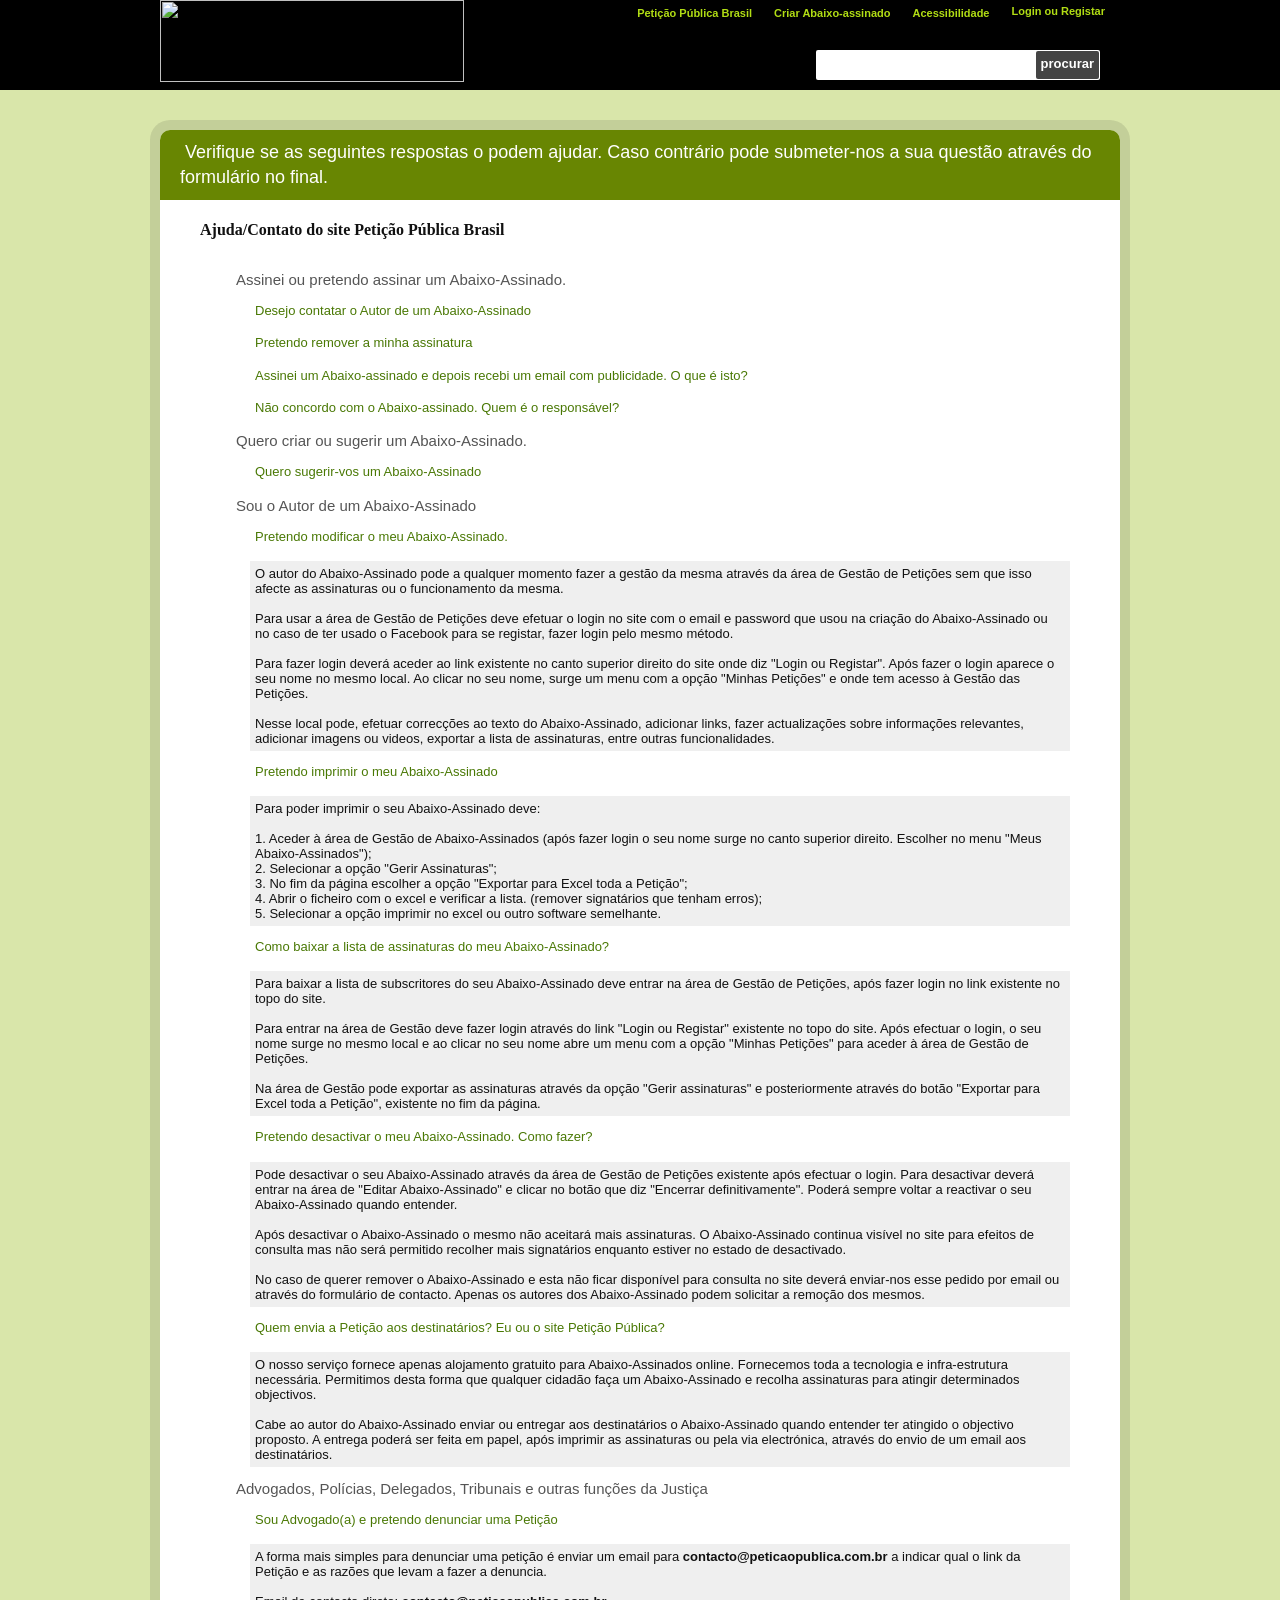
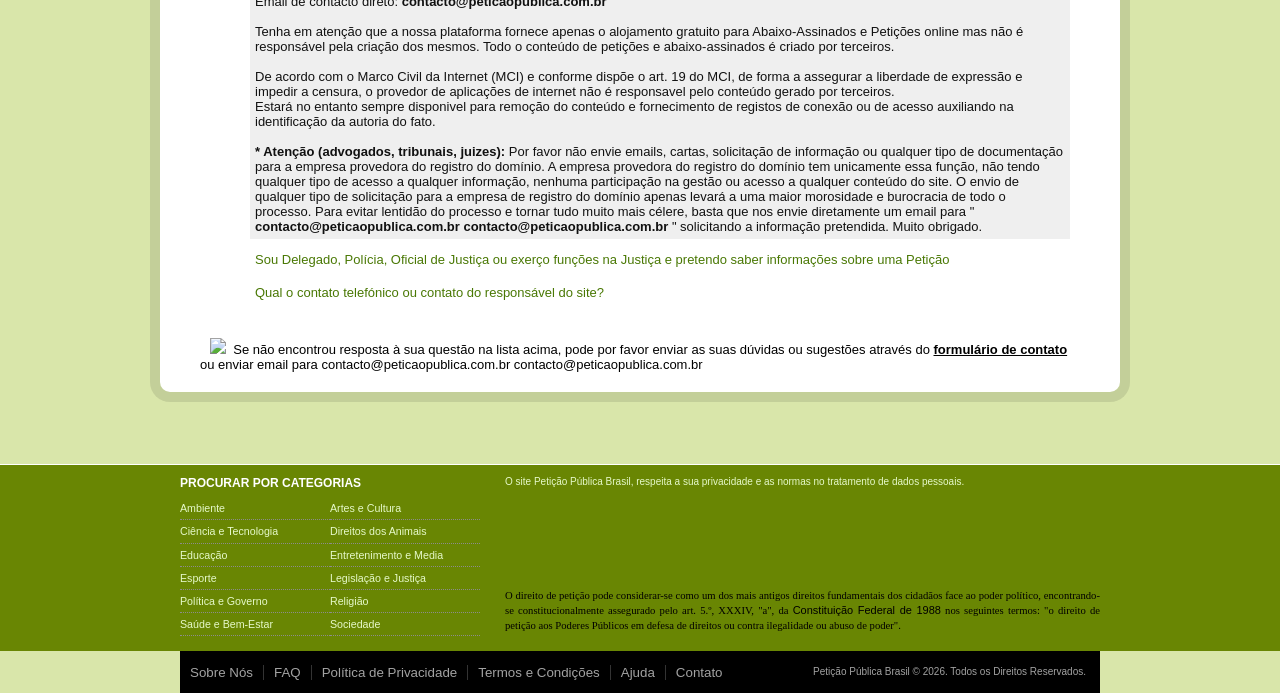
==== commit d90085b1: "feat: Implementa e integra a barra de acessibilidade em todas as páginas" ====
--- a/contactus/index.html
+++ b/contactus/index.html
@@ -57,6 +57,8 @@
             return false;
         }
     </script>
+    <link rel="stylesheet" type="text/css" href="../accessibility.css?v=1.0.5">
+    <script type="text/javascript" src="../accessibility.js?v=1.0.5" defer></script>
 </head>
 
 <body>
@@ -72,6 +74,7 @@
                     <ul class="headerMenu">
                         <li class="headerLink"><a href="../home/index.html">Petição Pública Brasil</a></li>
                         <li class="headerLink"><a href="../pcreate/index.html">Criar Abaixo-assinado</a></li>
+                        <li class="headerLink"><a href="javascript:void(0)" class="acc-header-btn" onclick="document.querySelector('.acc-panel') && document.querySelector('.acc-panel').classList.toggle('active'); document.querySelector('.acc-backdrop') && document.querySelector('.acc-backdrop').classList.toggle('active');">Acessibilidade</a></li>
                         <li class="headerLink">
                             <div id="divLogin">
                                 <a id="login" href="../loginregister/index.html" class="cboxElement">Login ou Registar</a>
--- a/accessibility.css
+++ b/accessibility.css
@@ -0,0 +1,1388 @@
+@import url('https://fonts.googleapis.com/css2?family=Comic+Neue:ital,wght@0,300;0,400;0,700;1,300;1,400;1,700&display=swap');
+@import url('https://fonts.googleapis.com/css2?family=Atkinson+Hyperlegible:ital,wght@0,400;0,700;1,400;1,700&display=swap');
+@import url('https://db.onlinewebfonts.com/c/e2b44c64a049a9e50d471e9b851e88f5?family=Tagmarker');
+@import url('https://db.onlinewebfonts.com/c/2d6cbf09dd8de35e87023982d4501027?family=Upheaval+TT+-BRK-');
+
+/* ==========================================================================
+   PAGE WRAPPER FOR DYNAMIC ZOOM SCALING
+   ========================================================================== */
+
+#acc-page-wrapper {
+    width: 100%;
+    min-height: 100vh;
+    display: flex;
+    flex-direction: column;
+    box-sizing: border-box;
+}
+
+/* ==========================================================================
+   FONT TYPE OVERRIDES (strictly excluding the accessibility panel)
+   ========================================================================== */
+
+/* Serif (Georgia - Oposto da padrão) */
+body.acc-font-serif p:not(.acc-exclude):not(.acc-exclude *),
+body.acc-font-serif span:not(.acc-exclude):not(.acc-exclude *),
+body.acc-font-serif a:not(.acc-exclude):not(.acc-exclude *),
+body.acc-font-serif td:not(.acc-exclude):not(.acc-exclude *),
+body.acc-font-serif th:not(.acc-exclude):not(.acc-exclude *),
+body.acc-font-serif li:not(.acc-exclude):not(.acc-exclude *),
+body.acc-font-serif label:not(.acc-exclude):not(.acc-exclude *),
+body.acc-font-serif h1:not(.acc-exclude):not(.acc-exclude *),
+body.acc-font-serif h2:not(.acc-exclude):not(.acc-exclude *),
+body.acc-font-serif h3:not(.acc-exclude):not(.acc-exclude *),
+body.acc-font-serif h4:not(.acc-exclude):not(.acc-exclude *),
+body.acc-font-serif h5:not(.acc-exclude):not(.acc-exclude *),
+body.acc-font-serif h6:not(.acc-exclude):not(.acc-exclude *),
+body.acc-font-serif input:not(.acc-exclude):not(.acc-exclude *),
+body.acc-font-serif textarea:not(.acc-exclude):not(.acc-exclude *),
+body.acc-font-serif select:not(.acc-exclude):not(.acc-exclude *) {
+    font-family: Georgia, 'Times New Roman', serif !important;
+}
+
+/* Dyslexia Friendly (Comic Neue - Doodle, amigável) */
+body.acc-font-dyslexic p:not(.acc-exclude):not(.acc-exclude *),
+body.acc-font-dyslexic span:not(.acc-exclude):not(.acc-exclude *),
+body.acc-font-dyslexic a:not(.acc-exclude):not(.acc-exclude *),
+body.acc-font-dyslexic td:not(.acc-exclude):not(.acc-exclude *),
+body.acc-font-dyslexic th:not(.acc-exclude):not(.acc-exclude *),
+body.acc-font-dyslexic li:not(.acc-exclude):not(.acc-exclude *),
+body.acc-font-dyslexic label:not(.acc-exclude):not(.acc-exclude *),
+body.acc-font-dyslexic h1:not(.acc-exclude):not(.acc-exclude *),
+body.acc-font-dyslexic h2:not(.acc-exclude):not(.acc-exclude *),
+body.acc-font-dyslexic h3:not(.acc-exclude):not(.acc-exclude *),
+body.acc-font-dyslexic h4:not(.acc-exclude):not(.acc-exclude *),
+body.acc-font-dyslexic h5:not(.acc-exclude):not(.acc-exclude *),
+body.acc-font-dyslexic h6:not(.acc-exclude):not(.acc-exclude *),
+body.acc-font-dyslexic input:not(.acc-exclude):not(.acc-exclude *),
+body.acc-font-dyslexic textarea:not(.acc-exclude):not(.acc-exclude *),
+body.acc-font-dyslexic select:not(.acc-exclude):not(.acc-exclude *) {
+    font-family: 'Comic Neue', 'Comic Sans MS', cursive, sans-serif !important;
+    letter-spacing: 0.05em !important;
+    word-spacing: 0.1em !important;
+}
+
+/* Atkinson Hyperlegible (Hiperlegível) */
+body.acc-font-hyperlegible p:not(.acc-exclude):not(.acc-exclude *),
+body.acc-font-hyperlegible span:not(.acc-exclude):not(.acc-exclude *),
+body.acc-font-hyperlegible a:not(.acc-exclude):not(.acc-exclude *),
+body.acc-font-hyperlegible td:not(.acc-exclude):not(.acc-exclude *),
+body.acc-font-hyperlegible th:not(.acc-exclude):not(.acc-exclude *),
+body.acc-font-hyperlegible li:not(.acc-exclude):not(.acc-exclude *),
+body.acc-font-hyperlegible label:not(.acc-exclude):not(.acc-exclude *),
+body.acc-font-hyperlegible h1:not(.acc-exclude):not(.acc-exclude *),
+body.acc-font-hyperlegible h2:not(.acc-exclude):not(.acc-exclude *),
+body.acc-font-hyperlegible h3:not(.acc-exclude):not(.acc-exclude *),
+body.acc-font-hyperlegible h4:not(.acc-exclude):not(.acc-exclude *),
+body.acc-font-hyperlegible h5:not(.acc-exclude):not(.acc-exclude *),
+body.acc-font-hyperlegible h6:not(.acc-exclude):not(.acc-exclude *),
+body.acc-font-hyperlegible input:not(.acc-exclude):not(.acc-exclude *),
+body.acc-font-hyperlegible textarea:not(.acc-exclude):not(.acc-exclude *),
+body.acc-font-hyperlegible select:not(.acc-exclude):not(.acc-exclude *) {
+    font-family: 'Atkinson Hyperlegible', sans-serif !important;
+}
+
+/* Limbus Company (Tagmarker) */
+body.acc-font-limbus p:not(.acc-exclude):not(.acc-exclude *),
+body.acc-font-limbus span:not(.acc-exclude):not(.acc-exclude *),
+body.acc-font-limbus a:not(.acc-exclude):not(.acc-exclude *),
+body.acc-font-limbus td:not(.acc-exclude):not(.acc-exclude *),
+body.acc-font-limbus th:not(.acc-exclude):not(.acc-exclude *),
+body.acc-font-limbus li:not(.acc-exclude):not(.acc-exclude *),
+body.acc-font-limbus label:not(.acc-exclude):not(.acc-exclude *),
+body.acc-font-limbus h1:not(.acc-exclude):not(.acc-exclude *),
+body.acc-font-limbus h2:not(.acc-exclude):not(.acc-exclude *),
+body.acc-font-limbus h3:not(.acc-exclude):not(.acc-exclude *),
+body.acc-font-limbus h4:not(.acc-exclude):not(.acc-exclude *),
+body.acc-font-limbus h5:not(.acc-exclude):not(.acc-exclude *),
+body.acc-font-limbus h6:not(.acc-exclude):not(.acc-exclude *),
+body.acc-font-limbus input:not(.acc-exclude):not(.acc-exclude *),
+body.acc-font-limbus textarea:not(.acc-exclude):not(.acc-exclude *),
+body.acc-font-limbus select:not(.acc-exclude):not(.acc-exclude *) {
+    font-family: 'Tagmarker', sans-serif !important;
+}
+
+/* Binding of Isaac (Upheaval TT -BRK-) */
+body.acc-font-isaac p:not(.acc-exclude):not(.acc-exclude *),
+body.acc-font-isaac span:not(.acc-exclude):not(.acc-exclude *),
+body.acc-font-isaac a:not(.acc-exclude):not(.acc-exclude *),
+body.acc-font-isaac td:not(.acc-exclude):not(.acc-exclude *),
+body.acc-font-isaac th:not(.acc-exclude):not(.acc-exclude *),
+body.acc-font-isaac li:not(.acc-exclude):not(.acc-exclude *),
+body.acc-font-isaac label:not(.acc-exclude):not(.acc-exclude *),
+body.acc-font-isaac h1:not(.acc-exclude):not(.acc-exclude *),
+body.acc-font-isaac h2:not(.acc-exclude):not(.acc-exclude *),
+body.acc-font-isaac h3:not(.acc-exclude):not(.acc-exclude *),
+body.acc-font-isaac h4:not(.acc-exclude):not(.acc-exclude *),
+body.acc-font-isaac h5:not(.acc-exclude):not(.acc-exclude *),
+body.acc-font-isaac h6:not(.acc-exclude):not(.acc-exclude *),
+body.acc-font-isaac input:not(.acc-exclude):not(.acc-exclude *),
+body.acc-font-isaac textarea:not(.acc-exclude):not(.acc-exclude *),
+body.acc-font-isaac select:not(.acc-exclude):not(.acc-exclude *) {
+    font-family: 'Upheaval TT -BRK-', sans-serif !important;
+}
+
+
+
+/* ==========================================================================
+   BUTTON SIZE OVERRIDES (proportional scaling to prevent layout shifts)
+   ========================================================================== */
+
+/* Small Buttons (-20%) */
+body.acc-btn-sm .btn2:not(.acc-exclude):not(.acc-exclude *) { font-size: 16px !important; padding: 5px 12px !important; }
+body.acc-btn-sm .btn2small:not(.acc-exclude):not(.acc-exclude *) { font-size: 13px !important; padding: 3px 7px !important; }
+body.acc-btn-sm .btnSignGray:not(.acc-exclude):not(.acc-exclude *) { font-size: 11px !important; padding: 6px 10px !important; }
+body.acc-btn-sm .btn-auth:not(.acc-exclude):not(.acc-exclude *) { height: 18px !important; line-height: 18px !important; font-size: 11px !important; }
+
+/* Large Buttons (+25%) */
+body.acc-btn-lg .btn2:not(.acc-exclude):not(.acc-exclude *) { font-size: 25px !important; padding: 11px 26px !important; }
+body.acc-btn-lg .btn2small:not(.acc-exclude):not(.acc-exclude *) { font-size: 20px !important; padding: 8px 16px !important; }
+body.acc-btn-lg .btnSignGray:not(.acc-exclude):not(.acc-exclude *) { font-size: 14px !important; padding: 14px 20px !important; }
+body.acc-btn-lg .btn-auth:not(.acc-exclude):not(.acc-exclude *) { height: 28px !important; line-height: 28px !important; font-size: 17px !important; }
+
+/* Giant Buttons (+50%) */
+body.acc-btn-xl .btn2:not(.acc-exclude):not(.acc-exclude *) { font-size: 30px !important; padding: 15px 32px !important; }
+body.acc-btn-xl .btn2small:not(.acc-exclude):not(.acc-exclude *) { font-size: 24px !important; padding: 11px 22px !important; }
+body.acc-btn-xl .btnSignGray:not(.acc-exclude):not(.acc-exclude *) { font-size: 18px !important; padding: 18px 26px !important; }
+body.acc-btn-xl .btn-auth:not(.acc-exclude):not(.acc-exclude *) { height: 34px !important; line-height: 34px !important; font-size: 20px !important; }
+
+
+/* ==========================================================================
+   THEME: DARK (Escuro)
+   ========================================================================== */
+
+body.theme-dark {
+    background-color: #121212 !important;
+    color: #e0e0e0 !important;
+}
+
+body.theme-dark .wrapper {
+    background-image: none !important;
+    background-color: #1a1a1a !important;
+}
+
+body.theme-dark .pcontent {
+    background-color: #242424 !important;
+    box-shadow: 0 0 0 10px rgba(255, 255, 255, 0.03) !important;
+}
+
+body.theme-dark .pethead {
+    background-color: #3b4c10 !important;
+    color: #e2f0b4 !important;
+}
+
+body.theme-dark .zsection {
+    background-color: #202020 !important;
+    border-right-color: #333 !important;
+}
+
+body.theme-dark .pRside {
+    background-color: #1e1e1e !important;
+}
+
+body.theme-dark .petFooter {
+    background-color: #202020 !important;
+}
+
+body.theme-dark .footer {
+    background-color: #2b3801 !important;
+    border-top-color: #333 !important;
+}
+
+body.theme-dark .secondfooter {
+    background-color: #080808 !important;
+    color: #888 !important;
+}
+
+body.theme-dark .secondfooter a {
+    color: #888 !important;
+}
+
+body.theme-dark .create-change {
+    background-color: #242b10 !important;
+    border-color: #3b4c10 !important;
+    color: #e2f0b4 !important;
+}
+
+body.theme-dark .create-change h2 {
+    color: #e2f0b4 !important;
+    text-shadow: none !important;
+}
+
+body.theme-dark .petition-victories {
+    background-color: #1a1f0a !important;
+}
+
+body.theme-dark .petition-victories h2 {
+    color: #e2f0b4 !important;
+}
+
+body.theme-dark .project-card {
+    background-color: #1e1e1e !important;
+    background-image: none !important;
+    border-color: #333 !important;
+}
+
+body.theme-dark .petpopborder {
+    background-color: #202020 !important;
+}
+
+body.theme-dark .box, body.theme-dark .nbox {
+    background-color: #202020 !important;
+    box-shadow: none !important;
+    border-color: #333 !important;
+}
+
+body.theme-dark h1:not(.acc-exclude):not(.acc-exclude *), 
+body.theme-dark h2:not(.acc-exclude):not(.acc-exclude *), 
+body.theme-dark h3:not(.acc-exclude):not(.acc-exclude *), 
+body.theme-dark h4:not(.acc-exclude):not(.acc-exclude *), 
+body.theme-dark h5:not(.acc-exclude):not(.acc-exclude *), 
+body.theme-dark h6:not(.acc-exclude):not(.acc-exclude *),
+body.theme-dark p:not(.acc-exclude):not(.acc-exclude *), 
+body.theme-dark span:not(.acc-exclude):not(.acc-exclude *), 
+body.theme-dark td:not(.acc-exclude):not(.acc-exclude *), 
+body.theme-dark th:not(.acc-exclude):not(.acc-exclude *), 
+body.theme-dark li:not(.acc-exclude):not(.acc-exclude *), 
+body.theme-dark label:not(.acc-exclude):not(.acc-exclude *), 
+body.theme-dark div:not(.header):not(.innerHeader):not(.acc-exclude):not(.acc-exclude *) {
+    color: #e0e0e0 !important;
+}
+
+body.theme-dark a:not(.acc-exclude):not(.acc-exclude *) {
+    color: #a3cc1e !important;
+}
+
+body.theme-dark a:hover:not(.acc-exclude):not(.acc-exclude *) {
+    color: #fff !important;
+}
+
+body.theme-dark #ulCat li a:not(.acc-exclude):not(.acc-exclude *) {
+    color: #b1dd14 !important;
+}
+
+body.theme-dark input[type="text"]:not(.acc-exclude):not(.acc-exclude *), 
+body.theme-dark input[type="password"]:not(.acc-exclude):not(.acc-exclude *), 
+body.theme-dark input[type="email"]:not(.acc-exclude):not(.acc-exclude *), 
+body.theme-dark textarea:not(.acc-exclude):not(.acc-exclude *), 
+body.theme-dark select:not(.acc-exclude):not(.acc-exclude *) {
+    background-color: #2d2d2d !important;
+    color: #ffffff !important;
+    border-color: #444444 !important;
+}
+
+body.theme-dark .emailnewsletter:not(.acc-exclude):not(.acc-exclude *) {
+    background-color: #2d2d2d !important;
+    border: 1px solid #444 !important;
+}
+
+body.theme-dark .emailnewsletter input:not(.acc-exclude):not(.acc-exclude *) {
+    background-color: #2d2d2d !important;
+    color: #ffffff !important;
+}
+
+body.theme-dark .zebra .odd, body.theme-dark .zebra2 .odd {
+    background-color: #222b15 !important;
+}
+
+body.theme-dark .zebra .even, body.theme-dark .zebra2 .even {
+    background-color: #191f0f !important;
+}
+
+body.theme-dark .zebra td, body.theme-dark .zebra2 td {
+    color: #ccc !important;
+}
+
+
+/* ==========================================================================
+   THEME: HIGH CONTRAST (Alto Contraste)
+   ========================================================================== */
+
+body.theme-contrast {
+    background-color: #000000 !important;
+    color: #ffffff !important;
+}
+
+body.theme-contrast .wrapper {
+    background-image: none !important;
+    background-color: #000000 !important;
+}
+
+body.theme-contrast .pcontent, body.theme-contrast .zsection, body.theme-contrast .pRside,
+body.theme-contrast .pethead, body.theme-contrast .petFooter, body.theme-contrast .footer,
+body.theme-contrast .secondfooter, body.theme-contrast .create-change, body.theme-contrast .petition-victories,
+body.theme-contrast .project-card, body.theme-contrast .petpopborder, body.theme-contrast .box, body.theme-contrast .nbox {
+    background-color: #000000 !important;
+    background-image: none !important;
+    border: 2px solid #ffffff !important;
+    box-shadow: none !important;
+    color: #ffffff !important;
+}
+
+body.theme-contrast h1:not(.acc-exclude):not(.acc-exclude *), 
+body.theme-contrast h2:not(.acc-exclude):not(.acc-exclude *), 
+body.theme-contrast h3:not(.acc-exclude):not(.acc-exclude *), 
+body.theme-contrast h4:not(.acc-exclude):not(.acc-exclude *), 
+body.theme-contrast h5:not(.acc-exclude):not(.acc-exclude *), 
+body.theme-contrast h6:not(.acc-exclude):not(.acc-exclude *),
+body.theme-contrast p:not(.acc-exclude):not(.acc-exclude *), 
+body.theme-contrast span:not(.acc-exclude):not(.acc-exclude *), 
+body.theme-contrast td:not(.acc-exclude):not(.acc-exclude *), 
+body.theme-contrast th:not(.acc-exclude):not(.acc-exclude *), 
+body.theme-contrast li:not(.acc-exclude):not(.acc-exclude *), 
+body.theme-contrast label:not(.acc-exclude):not(.acc-exclude *), 
+body.theme-contrast div:not(.header):not(.innerHeader):not(.acc-exclude):not(.acc-exclude *) {
+    color: #ffff00 !important; /* Yellow text is standard for high contrast */
+}
+
+body.theme-contrast a:not(.acc-exclude):not(.acc-exclude *) {
+    color: #00ffff !important; /* Cyan links */
+    text-decoration: underline !important;
+}
+
+body.theme-contrast a:hover:not(.acc-exclude):not(.acc-exclude *) {
+    color: #ffffff !important;
+}
+
+body.theme-contrast input:not(.acc-exclude):not(.acc-exclude *), 
+body.theme-contrast textarea:not(.acc-exclude):not(.acc-exclude *), 
+body.theme-contrast select:not(.acc-exclude):not(.acc-exclude *) {
+    background-color: #000000 !important;
+    color: #ffffff !important;
+    border: 2px solid #ffffff !important;
+}
+
+/* Use inset box-shadow instead of border to prevent button sizing and layout shifts */
+body.theme-contrast .btn2:not(.acc-exclude):not(.acc-exclude *), 
+body.theme-contrast .btn2small:not(.acc-exclude):not(.acc-exclude *), 
+body.theme-contrast button:not(.acc-exclude):not(.acc-exclude *), 
+body.theme-contrast input[type="submit"]:not(.acc-exclude):not(.acc-exclude *), 
+body.theme-contrast .emailnewsletter a:not(.acc-exclude):not(.acc-exclude *), 
+body.theme-contrast .btnSignGray:not(.acc-exclude):not(.acc-exclude *), 
+body.theme-contrast .btn-auth:not(.acc-exclude):not(.acc-exclude *) {
+    background-color: #000000 !important;
+    background-image: none !important;
+    color: #ffff00 !important;
+    box-shadow: inset 0 0 0 2px #ffff00 !important;
+    border: none !important;
+}
+
+body.theme-contrast .zebra .odd, body.theme-contrast .zebra2 .odd,
+body.theme-contrast .zebra .even, body.theme-contrast .zebra2 .even {
+    background-color: #000000 !important;
+    border-bottom: 1px solid #ffffff !important;
+}
+
+
+/* ==========================================================================
+   THEME: SOLARIZED LIGHT (Warm Cream)
+   ========================================================================== */
+
+body.theme-solarized-light {
+    background-color: #fdf6e3 !important;
+    color: #586e75 !important;
+}
+
+body.theme-solarized-light .wrapper {
+    background-image: none !important;
+    background-color: #fdf6e3 !important;
+}
+
+body.theme-solarized-light .pcontent {
+    background-color: #eee8d5 !important;
+    box-shadow: 0 0 0 10px rgba(0, 0, 0, 0.05) !important;
+}
+
+body.theme-solarized-light .pethead {
+    background-color: #cb4b16 !important; /* Warm orange */
+    color: #fdf6e3 !important;
+}
+
+body.theme-solarized-light .zsection {
+    background-color: #eee8d5 !important;
+    border-right-color: #d3c7a9 !important;
+}
+
+body.theme-solarized-light .pRside {
+    background-color: #e4dbbf !important;
+}
+
+body.theme-solarized-light .petFooter {
+    background-color: #eee8d5 !important;
+}
+
+body.theme-solarized-light .footer {
+    background-color: #073642 !important;
+    border-top-color: #cb4b16 !important;
+}
+
+body.theme-solarized-light .secondfooter {
+    background-color: #002b36 !important;
+    color: #93a1a1 !important;
+}
+
+body.theme-solarized-light .secondfooter a {
+    color: #93a1a1 !important;
+}
+
+body.theme-solarized-light .create-change {
+    background-color: #eee8d5 !important;
+    border-color: #cb4b16 !important;
+    color: #586e75 !important;
+}
+
+body.theme-solarized-light .create-change h2 {
+    color: #657b83 !important;
+    text-shadow: none !important;
+}
+
+body.theme-solarized-light .petition-victories {
+    background-color: #e4dbbf !important;
+}
+
+body.theme-solarized-light .petition-victories h2 {
+    color: #586e75 !important;
+}
+
+body.theme-solarized-light .project-card {
+    background-color: #fdf6e3 !important;
+    background-image: none !important;
+    border-color: #d3c7a9 !important;
+}
+
+body.theme-solarized-light .petpopborder {
+    background-color: #eee8d5 !important;
+}
+
+body.theme-solarized-light .box, body.theme-solarized-light .nbox {
+    background-color: #eee8d5 !important;
+    box-shadow: none !important;
+    border-color: #cb4b16 !important;
+}
+
+body.theme-solarized-light h1:not(.acc-exclude):not(.acc-exclude *), 
+body.theme-solarized-light h2:not(.acc-exclude):not(.acc-exclude *), 
+body.theme-solarized-light h3:not(.acc-exclude):not(.acc-exclude *), 
+body.theme-solarized-light h4:not(.acc-exclude):not(.acc-exclude *), 
+body.theme-solarized-light h5:not(.acc-exclude):not(.acc-exclude *), 
+body.theme-solarized-light h6:not(.acc-exclude):not(.acc-exclude *),
+body.theme-solarized-light p:not(.acc-exclude):not(.acc-exclude *), 
+body.theme-solarized-light span:not(.acc-exclude):not(.acc-exclude *), 
+body.theme-solarized-light td:not(.acc-exclude):not(.acc-exclude *), 
+body.theme-solarized-light th:not(.acc-exclude):not(.acc-exclude *), 
+body.theme-solarized-light li:not(.acc-exclude):not(.acc-exclude *), 
+body.theme-solarized-light label:not(.acc-exclude):not(.acc-exclude *), 
+body.theme-solarized-light div:not(.header):not(.innerHeader):not(.acc-exclude):not(.acc-exclude *) {
+    color: #586e75 !important;
+}
+
+body.theme-solarized-light a:not(.acc-exclude):not(.acc-exclude *) {
+    color: #268bd2 !important; /* Solarized blue */
+}
+
+body.theme-solarized-light a:hover:not(.acc-exclude):not(.acc-exclude *) {
+    color: #2aa198 !important; /* Solarized cyan */
+}
+
+body.theme-solarized-light #ulCat li a:not(.acc-exclude):not(.acc-exclude *) {
+    color: #268bd2 !important;
+}
+
+body.theme-solarized-light input[type="text"]:not(.acc-exclude):not(.acc-exclude *), 
+body.theme-solarized-light input[type="password"]:not(.acc-exclude):not(.acc-exclude *), 
+body.theme-solarized-light input[type="email"]:not(.acc-exclude):not(.acc-exclude *), 
+body.theme-solarized-light textarea:not(.acc-exclude):not(.acc-exclude *), 
+body.theme-solarized-light select:not(.acc-exclude):not(.acc-exclude *) {
+    background-color: #fdf6e3 !important;
+    color: #586e75 !important;
+    border-color: #93a1a1 !important;
+}
+
+body.theme-solarized-light .emailnewsletter:not(.acc-exclude):not(.acc-exclude *) {
+    background-color: #fdf6e3 !important;
+    border: 1px solid #93a1a1 !important;
+}
+
+body.theme-solarized-light .emailnewsletter input:not(.acc-exclude):not(.acc-exclude *) {
+    background-color: #fdf6e3 !important;
+    color: #586e75 !important;
+}
+
+body.theme-solarized-light .zebra .odd, body.theme-solarized-light .zebra2 .odd {
+    background-color: #eee8d5 !important;
+}
+
+body.theme-solarized-light .zebra .even, body.theme-solarized-light .zebra2 .even {
+    background-color: #e4dbbf !important;
+}
+
+body.theme-solarized-light .zebra td, body.theme-solarized-light .zebra2 td {
+    color: #586e75 !important;
+}
+
+
+/* ==========================================================================
+   THEME: SOLARIZED DARK (Warm Dark Blue)
+   ========================================================================== */
+
+body.theme-solarized-dark {
+    background-color: #002b36 !important;
+    color: #93a1a1 !important;
+}
+
+body.theme-solarized-dark .wrapper {
+    background-image: none !important;
+    background-color: #002b36 !important;
+}
+
+body.theme-solarized-dark .pcontent {
+    background-color: #073642 !important;
+    box-shadow: 0 0 0 10px rgba(255, 255, 255, 0.02) !important;
+}
+
+body.theme-solarized-dark .pethead {
+    background-color: #cb4b16 !important; /* Warm orange */
+    color: #fdf6e3 !important;
+}
+
+body.theme-solarized-dark .zsection {
+    background-color: #073642 !important;
+    border-right-color: #586e75 !important;
+}
+
+body.theme-solarized-dark .pRside {
+    background-color: #0d3a47 !important;
+}
+
+body.theme-solarized-dark .petFooter {
+    background-color: #073642 !important;
+}
+
+body.theme-solarized-dark .footer {
+    background-color: #002b36 !important;
+    border-top-color: #cb4b16 !important;
+}
+
+body.theme-solarized-dark .secondfooter {
+    background-color: #001f27 !important;
+    color: #586e75 !important;
+}
+
+body.theme-solarized-dark .secondfooter a {
+    color: #586e75 !important;
+}
+
+body.theme-solarized-dark .create-change {
+    background-color: #073642 !important;
+    border-color: #cb4b16 !important;
+    color: #93a1a1 !important;
+}
+
+body.theme-solarized-dark .create-change h2 {
+    color: #93a1a1 !important;
+    text-shadow: none !important;
+}
+
+body.theme-solarized-dark .petition-victories {
+    background-color: #0d3a47 !important;
+}
+
+body.theme-solarized-dark .petition-victories h2 {
+    color: #93a1a1 !important;
+}
+
+body.theme-solarized-dark .project-card {
+    background-color: #002b36 !important;
+    background-image: none !important;
+    border-color: #586e75 !important;
+}
+
+body.theme-solarized-dark .petpopborder {
+    background-color: #073642 !important;
+}
+
+body.theme-solarized-dark .box, body.theme-solarized-dark .nbox {
+    background-color: #073642 !important;
+    box-shadow: none !important;
+    border-color: #cb4b16 !important;
+}
+
+body.theme-solarized-dark h1:not(.acc-exclude):not(.acc-exclude *), 
+body.theme-solarized-dark h2:not(.acc-exclude):not(.acc-exclude *), 
+body.theme-solarized-dark h3:not(.acc-exclude):not(.acc-exclude *), 
+body.theme-solarized-dark h4:not(.acc-exclude):not(.acc-exclude *), 
+body.theme-solarized-dark h5:not(.acc-exclude):not(.acc-exclude *), 
+body.theme-solarized-dark h6:not(.acc-exclude):not(.acc-exclude *),
+body.theme-solarized-dark p:not(.acc-exclude):not(.acc-exclude *), 
+body.theme-solarized-dark span:not(.acc-exclude):not(.acc-exclude *), 
+body.theme-solarized-dark td:not(.acc-exclude):not(.acc-exclude *), 
+body.theme-solarized-dark th:not(.acc-exclude):not(.acc-exclude *), 
+body.theme-solarized-dark li:not(.acc-exclude):not(.acc-exclude *), 
+body.theme-solarized-dark label:not(.acc-exclude):not(.acc-exclude *), 
+body.theme-solarized-dark div:not(.header):not(.innerHeader):not(.acc-exclude):not(.acc-exclude *) {
+    color: #93a1a1 !important;
+}
+
+body.theme-solarized-dark a:not(.acc-exclude):not(.acc-exclude *) {
+    color: #268bd2 !important; /* Solarized blue */
+}
+
+body.theme-solarized-dark a:hover:not(.acc-exclude):not(.acc-exclude *) {
+    color: #2aa198 !important; /* Solarized cyan */
+}
+
+body.theme-solarized-dark #ulCat li a:not(.acc-exclude):not(.acc-exclude *) {
+    color: #268bd2 !important;
+}
+
+body.theme-solarized-dark input[type="text"]:not(.acc-exclude):not(.acc-exclude *), 
+body.theme-solarized-dark input[type="password"]:not(.acc-exclude):not(.acc-exclude *), 
+body.theme-solarized-dark input[type="email"]:not(.acc-exclude):not(.acc-exclude *), 
+body.theme-solarized-dark textarea:not(.acc-exclude):not(.acc-exclude *), 
+body.theme-solarized-dark select:not(.acc-exclude):not(.acc-exclude *) {
+    background-color: #002b36 !important;
+    color: #93a1a1 !important;
+    border-color: #586e75 !important;
+}
+
+body.theme-solarized-dark .emailnewsletter:not(.acc-exclude):not(.acc-exclude *) {
+    background-color: #002b36 !important;
+    border: 1px solid #586e75 !important;
+}
+
+body.theme-solarized-dark .emailnewsletter input:not(.acc-exclude):not(.acc-exclude *) {
+    background-color: #002b36 !important;
+    color: #93a1a1 !important;
+}
+
+body.theme-solarized-dark .zebra .odd, body.theme-solarized-dark .zebra2 .odd {
+    background-color: #073642 !important;
+}
+
+body.theme-solarized-dark .zebra .even, body.theme-solarized-dark .zebra2 .even {
+    background-color: #052c36 !important;
+}
+
+body.theme-solarized-dark .zebra td, body.theme-solarized-dark .zebra2 td {
+    color: #93a1a1 !important;
+}
+
+
+/* ==========================================================================
+   EXTRA TOOLS & HELPERS
+   ========================================================================== */
+
+/* Line Spacing */
+body.acc-line-spacing-lg p:not(.acc-exclude):not(.acc-exclude *),
+body.acc-line-spacing-lg span:not(.acc-exclude):not(.acc-exclude *),
+body.acc-line-spacing-lg li:not(.acc-exclude):not(.acc-exclude *),
+body.acc-line-spacing-lg td:not(.acc-exclude):not(.acc-exclude *) {
+    line-height: 2.0 !important;
+}
+
+/* Large Cursor */
+body.acc-cursor-large,
+body.acc-cursor-large *:not(.acc-exclude):not(.acc-exclude *) {
+    cursor: url("data:image/svg+xml,%3Csvg xmlns='http://www.w3.org/2000/svg' width='48' height='48' viewBox='0 0 24 24'%3E%3Cpath d='M4.5 2.01l15 15-5.3 1.2 3.8 6.8-2.7 1.5-3.8-6.8-4.5 4.5z' fill='white' stroke='black' stroke-width='1.5'/%3E%3C/svg%3E"), auto !important;
+}
+
+/* Reading Ruler */
+.acc-reading-ruler {
+    position: fixed;
+    left: 0;
+    width: 100%;
+    height: 25px;
+    background-color: rgba(255, 255, 0, 0.25);
+    border-top: 2px solid rgba(255, 255, 0, 0.6);
+    border-bottom: 2px solid rgba(255, 255, 0, 0.6);
+    pointer-events: none;
+    z-index: 100000;
+    display: none;
+}
+body.acc-ruler-active .acc-reading-ruler {
+    display: block;
+}
+body.theme-dark .acc-reading-ruler {
+    background-color: rgba(163, 204, 30, 0.2);
+    border-top-color: rgba(163, 204, 30, 0.5);
+    border-bottom-color: rgba(163, 204, 30, 0.5);
+}
+body.theme-solarized-light .acc-reading-ruler {
+    background-color: rgba(203, 75, 22, 0.15);
+    border-top-color: rgba(203, 75, 22, 0.4);
+    border-bottom-color: rgba(203, 75, 22, 0.4);
+}
+body.theme-solarized-dark .acc-reading-ruler {
+    background-color: rgba(203, 75, 22, 0.15);
+    border-top-color: rgba(203, 75, 22, 0.4);
+    border-bottom-color: rgba(203, 75, 22, 0.4);
+}
+body.theme-contrast .acc-reading-ruler {
+    background-color: rgba(255, 255, 255, 0.3);
+    border-top: 3px solid #ffff00;
+    border-bottom: 3px solid #ffff00;
+}
+
+
+/* ==========================================================================
+   WIDGET, PANEL & BACKDROP (styled defensively)
+   ========================================================================== */
+
+/* Floating Widget Button */
+.acc-widget-trigger {
+    position: fixed;
+    bottom: 25px;
+    right: 25px;
+    width: 56px;
+    height: 56px;
+    border-radius: 50%;
+    background-color: #7db72f;
+    border: none;
+    box-shadow: 0 4px 15px rgba(0, 0, 0, 0.2);
+    cursor: pointer;
+    z-index: 100000;
+    display: flex;
+    align-items: center;
+    justify-content: center;
+    transition: transform 0.3s cubic-bezier(0.175, 0.885, 0.32, 1.275), background-color 0.2s;
+}
+.acc-widget-trigger:hover {
+    transform: scale(1.1);
+    background-color: #8ce134;
+}
+body.theme-dark .acc-widget-trigger {
+    background-color: #a3cc1e;
+}
+body.theme-dark .acc-widget-trigger:hover {
+    background-color: #b8e624;
+}
+body.theme-solarized-light .acc-widget-trigger {
+    background-color: #cb4b16;
+}
+body.theme-solarized-light .acc-widget-trigger:hover {
+    background-color: #e35b20;
+}
+body.theme-solarized-dark .acc-widget-trigger {
+    background-color: #cb4b16;
+}
+body.theme-solarized-dark .acc-widget-trigger:hover {
+    background-color: #e35b20;
+}
+body.theme-contrast .acc-widget-trigger {
+    background-color: #000000;
+    border: 3px solid #ffffff;
+}
+body.theme-contrast .acc-widget-trigger:hover {
+    border-color: #ffff00;
+}
+.acc-widget-trigger svg {
+    width: 32px;
+    height: 32px;
+    fill: #ffffff;
+}
+body.theme-contrast .acc-widget-trigger svg {
+    fill: #ffff00;
+}
+
+/* Accessibility Link in Header */
+.headerLink .acc-header-btn {
+    cursor: pointer !important;
+}
+
+/* Backdrop */
+.acc-backdrop {
+    position: fixed;
+    top: 0;
+    left: 0;
+    width: 100%;
+    height: 100%;
+    background-color: rgba(0, 0, 0, 0.5);
+    backdrop-filter: blur(4px);
+    z-index: 100001;
+    opacity: 0;
+    pointer-events: none;
+    transition: opacity 0.3s ease;
+}
+.acc-backdrop.active {
+    opacity: 1;
+    pointer-events: auto;
+}
+
+/* Sliding Panel */
+.acc-panel {
+    position: fixed;
+    top: 0;
+    right: -420px;
+    width: 380px;
+    height: 100%;
+    background: rgba(255, 255, 255, 0.98) !important;
+    backdrop-filter: blur(15px);
+    box-shadow: -5px 0 25px rgba(0, 0, 0, 0.25) !important;
+    z-index: 100002;
+    box-sizing: border-box !important;
+    display: flex !important;
+    flex-direction: column !important;
+    transition: right 0.4s cubic-bezier(0.16, 1, 0.3, 1) !important;
+    color: #1a1a1a !important;
+    font-family: 'Segoe UI', Tahoma, Geneva, sans-serif !important;
+    border-left: 1px solid rgba(0, 0, 0, 0.1) !important;
+}
+
+.acc-panel.active {
+    right: 0 !important;
+}
+
+/* Panel Header */
+.acc-panel-header {
+    padding: 20px !important;
+    border-bottom: 1px solid rgba(0, 0, 0, 0.1) !important;
+    display: flex !important;
+    justify-content: space-between !important;
+    align-items: center !important;
+    background: rgba(0, 0, 0, 0.02) !important;
+}
+.acc-panel-header h2 {
+    margin: 0 !important;
+    font-size: 18px !important;
+    font-weight: 700 !important;
+    color: #1a1a1a !important;
+    display: flex !important;
+    align-items: center !important;
+    gap: 10px !important;
+}
+.acc-close-btn {
+    background: transparent !important;
+    border: none !important;
+    font-size: 24px !important;
+    cursor: pointer !important;
+    color: #1a1a1a !important;
+    padding: 5px 10px !important;
+    border-radius: 4px !important;
+    line-height: 1 !important;
+    transition: background-color 0.2s !important;
+}
+.acc-close-btn:hover {
+    background-color: rgba(0, 0, 0, 0.05) !important;
+}
+
+/* Panel Body */
+.acc-panel-body {
+    padding: 20px !important;
+    overflow-y: auto !important;
+    flex-grow: 1 !important;
+    display: flex !important;
+    flex-direction: column !important;
+    gap: 24px !important;
+}
+
+/* Control Sections */
+.acc-section {
+    display: flex !important;
+    flex-direction: column !important;
+    gap: 10px !important;
+}
+.acc-section h3 {
+    margin: 0 !important;
+    font-size: 14px !important;
+    font-weight: 600 !important;
+    color: #555555 !important;
+    text-transform: uppercase !important;
+    letter-spacing: 0.05em !important;
+    opacity: 0.8 !important;
+}
+
+/* Button groups - symmetrical columns */
+.acc-btn-group {
+    display: grid !important;
+    grid-template-columns: repeat(2, 1fr) !important;
+    gap: 8px !important;
+}
+
+.acc-btn {
+    padding: 10px 12px !important;
+    border-radius: 8px !important;
+    border: 1px solid rgba(0, 0, 0, 0.15) !important;
+    background-color: #ffffff !important;
+    color: #1a1a1a !important;
+    font-size: 13px !important;
+    font-weight: 500 !important;
+    cursor: pointer !important;
+    text-align: center !important;
+    transition: all 0.2s ease !important;
+    box-shadow: 0 1px 3px rgba(0,0,0,0.05) !important;
+}
+
+.acc-btn:hover {
+    border-color: #7db72f !important;
+    background-color: #f7fbda !important;
+}
+
+.acc-btn.active {
+    background-color: #7db72f !important;
+    border-color: #7db72f !important;
+    color: #ffffff !important;
+    font-weight: 600 !important;
+    box-shadow: 0 2px 5px rgba(125, 183, 47, 0.3) !important;
+}
+
+.acc-btn-full {
+    grid-column: span 2 !important;
+}
+
+/* Slider Custom Styling */
+.acc-slider-header {
+    display: flex !important;
+    justify-content: space-between !important;
+    align-items: center !important;
+}
+#acc-text-size-val {
+    font-size: 13px !important;
+    font-weight: 600 !important;
+    color: #7db72f !important;
+}
+body.theme-dark #acc-text-size-val {
+    color: #a3cc1e !important;
+}
+body.theme-solarized-light #acc-text-size-val {
+    color: #cb4b16 !important;
+}
+body.theme-solarized-dark #acc-text-size-val {
+    color: #cb4b16 !important;
+}
+body.theme-contrast #acc-text-size-val {
+    color: #ffff00 !important;
+}
+
+.acc-slider-container {
+    display: flex !important;
+    align-items: center !important;
+    gap: 12px !important;
+    background-color: rgba(0, 0, 0, 0.02) !important;
+    padding: 10px 14px !important;
+    border-radius: 8px !important;
+    border: 1px solid rgba(0, 0, 0, 0.05) !important;
+}
+body.theme-dark .acc-slider-container {
+    background-color: rgba(255, 255, 255, 0.02) !important;
+    border-color: rgba(255, 255, 255, 0.05) !important;
+}
+body.theme-solarized-light .acc-slider-container {
+    background-color: rgba(0, 0, 0, 0.02) !important;
+    border-color: rgba(0, 0, 0, 0.05) !important;
+}
+body.theme-solarized-dark .acc-slider-container {
+    background-color: rgba(255, 255, 255, 0.02) !important;
+    border-color: rgba(255, 255, 255, 0.05) !important;
+}
+body.theme-contrast .acc-slider-container {
+    border: 2px solid #ffffff !important;
+    background-color: #000000 !important;
+}
+
+.acc-slider-label-min {
+    font-size: 12px !important;
+    font-weight: 500 !important;
+    opacity: 0.7 !important;
+}
+.acc-slider-label-max {
+    font-size: 20px !important;
+    font-weight: 700 !important;
+}
+body.theme-contrast .acc-slider-label-min,
+body.theme-contrast .acc-slider-label-max {
+    color: #ffffff !important;
+}
+
+#acc-text-size-slider {
+    flex-grow: 1 !important;
+    -webkit-appearance: none !important;
+    appearance: none !important;
+    height: 6px !important;
+    border-radius: 3px !important;
+    background: #ccc !important;
+    outline: none !important;
+    margin: 0 !important;
+    padding: 0 !important;
+}
+body.theme-dark #acc-text-size-slider {
+    background: #444 !important;
+}
+body.theme-solarized-light #acc-text-size-slider {
+    background: #d3c7a9 !important;
+}
+body.theme-solarized-dark #acc-text-size-slider {
+    background: #073642 !important;
+}
+body.theme-contrast #acc-text-size-slider {
+    background: #555 !important;
+    border: 1px solid #ffffff !important;
+}
+
+#acc-text-size-slider::-webkit-slider-thumb {
+    -webkit-appearance: none !important;
+    appearance: none !important;
+    width: 18px !important;
+    height: 18px !important;
+    border-radius: 50% !important;
+    background: #7db72f !important;
+    cursor: pointer !important;
+    transition: transform 0.1s !important;
+}
+#acc-text-size-slider::-webkit-slider-thumb:hover {
+    transform: scale(1.2) !important;
+}
+body.theme-dark #acc-text-size-slider::-webkit-slider-thumb {
+    background: #a3cc1e !important;
+}
+body.theme-solarized-light #acc-text-size-slider::-webkit-slider-thumb {
+    background: #cb4b16 !important;
+}
+body.theme-solarized-dark #acc-text-size-slider::-webkit-slider-thumb {
+    background: #cb4b16 !important;
+}
+body.theme-contrast #acc-text-size-slider::-webkit-slider-thumb {
+    background: #ffff00 !important;
+    border: 1px solid #000000 !important;
+}
+
+/* Toggle Switch layout */
+.acc-toggle-item {
+    display: flex !important;
+    justify-content: space-between !important;
+    align-items: center !important;
+    padding: 10px 12px !important;
+    background-color: rgba(0, 0, 0, 0.02) !important;
+    border-radius: 8px !important;
+    border: 1px solid rgba(0, 0, 0, 0.05) !important;
+}
+body.theme-dark .acc-toggle-item {
+    background-color: rgba(255, 255, 255, 0.02) !important;
+    border-color: rgba(255, 255, 255, 0.05) !important;
+}
+body.theme-solarized-light .acc-toggle-item {
+    background-color: rgba(0, 0, 0, 0.02) !important;
+    border-color: rgba(0, 0, 0, 0.05) !important;
+}
+body.theme-solarized-dark .acc-toggle-item {
+    background-color: rgba(255, 255, 255, 0.02) !important;
+    border-color: rgba(255, 255, 255, 0.05) !important;
+}
+body.theme-contrast .acc-toggle-item {
+    background-color: #000000 !important;
+    border: 2px solid #ffffff !important;
+}
+
+.acc-toggle-label {
+    display: flex !important;
+    flex-direction: column !important;
+    gap: 3px !important;
+}
+.acc-toggle-title {
+    font-size: 13px !important;
+    font-weight: 600 !important;
+    color: #1a1a1a !important;
+}
+.acc-toggle-desc {
+    font-size: 11px !important;
+    opacity: 0.6 !important;
+    color: #666666 !important;
+}
+
+/* Checkbox Toggle Switch CSS */
+.acc-switch {
+    position: relative !important;
+    display: inline-block !important;
+    width: 44px !important;
+    height: 24px !important;
+}
+.acc-switch input {
+    opacity: 0 !important;
+    width: 0 !important;
+    height: 0 !important;
+}
+.acc-slider {
+    position: absolute !important;
+    cursor: pointer !important;
+    top: 0 !important;
+    left: 0 !important;
+    right: 0 !important;
+    bottom: 0 !important;
+    background-color: #ccc !important;
+    transition: .3s !important;
+    border-radius: 24px !important;
+}
+.acc-slider:before {
+    position: absolute !important;
+    content: "" !important;
+    height: 18px !important;
+    width: 18px !important;
+    left: 3px !important;
+    bottom: 3px !important;
+    background-color: white !important;
+    transition: .3s !important;
+    border-radius: 50% !important;
+}
+input:checked + .acc-slider {
+    background-color: #7db72f !important;
+}
+input:checked + .acc-slider:before {
+    transform: translateX(20px) !important;
+}
+
+/* Panel Footer */
+.acc-panel-footer {
+    padding: 20px !important;
+    border-top: 1px solid rgba(0, 0, 0, 0.1) !important;
+    display: flex !important;
+    justify-content: center !important;
+    background: rgba(0, 0, 0, 0.02) !important;
+}
+.acc-reset-btn {
+    width: 100% !important;
+    padding: 12px !important;
+    border-radius: 8px !important;
+    border: 1px dashed rgba(0, 0, 0, 0.3) !important;
+    background-color: transparent !important;
+    color: #555555 !important;
+    font-size: 13px !important;
+    font-weight: 600 !important;
+    cursor: pointer !important;
+    transition: all 0.2s ease !important;
+}
+.acc-reset-btn:hover {
+    border-color: #cb4b16 !important;
+    background-color: rgba(203, 75, 22, 0.05) !important;
+    color: #cb4b16 !important;
+}
+
+/* ==========================================================================
+   THEME ADAPTATIONS FOR THE PANEL & BACKDROP (defensive overrides)
+   ========================================================================== */
+
+/* Dark Theme Panel Overrides */
+body.theme-dark .acc-panel {
+    background: rgba(26, 26, 26, 0.98) !important;
+    color: #f0f0f0 !important;
+    border-left-color: rgba(255, 255, 255, 0.1) !important;
+}
+body.theme-dark .acc-panel-header {
+    border-bottom-color: rgba(255, 255, 255, 0.1) !important;
+}
+body.theme-dark .acc-panel-header h2,
+body.theme-dark .acc-section h3,
+body.theme-dark .acc-toggle-title {
+    color: #ffffff !important;
+}
+body.theme-dark .acc-toggle-desc {
+    color: #aaaaaa !important;
+}
+body.theme-dark .acc-close-btn {
+    color: #ffffff !important;
+}
+body.theme-dark .acc-close-btn:hover {
+    background-color: rgba(255, 255, 255, 0.1) !important;
+}
+body.theme-dark .acc-btn {
+    background-color: #2b2b2b !important;
+    border-color: rgba(255, 255, 255, 0.15) !important;
+    color: #e0e0e0 !important;
+}
+body.theme-dark .acc-btn:hover {
+    border-color: #a3cc1e !important;
+    background-color: #2b3318 !important;
+}
+body.theme-dark .acc-btn.active {
+    background-color: #a3cc1e !important;
+    border-color: #a3cc1e !important;
+    color: #000000 !important;
+}
+body.theme-dark input:checked + .acc-slider {
+    background-color: #a3cc1e !important;
+}
+body.theme-dark .acc-panel-footer {
+    border-top-color: rgba(255, 255, 255, 0.1) !important;
+}
+body.theme-dark .acc-reset-btn {
+    color: #cccccc !important;
+    border-color: rgba(255, 255, 255, 0.2) !important;
+}
+body.theme-dark .acc-reset-btn:hover {
+    border-color: #a3cc1e !important;
+    color: #a3cc1e !important;
+    background-color: rgba(163, 204, 30, 0.05) !important;
+}
+
+/* Solarized Light Theme Panel Overrides */
+body.theme-solarized-light .acc-panel {
+    background: rgba(253, 246, 227, 0.98) !important;
+    color: #586e75 !important;
+    border-left-color: rgba(0, 0, 0, 0.08) !important;
+}
+body.theme-solarized-light .acc-panel-header {
+    border-bottom-color: rgba(0, 0, 0, 0.08) !important;
+}
+body.theme-solarized-light .acc-panel-header h2,
+body.theme-solarized-light .acc-section h3,
+body.theme-solarized-light .acc-toggle-title {
+    color: #586e75 !important;
+}
+body.theme-solarized-light .acc-toggle-desc {
+    color: #657b83 !important;
+}
+body.theme-solarized-light .acc-close-btn {
+    color: #586e75 !important;
+}
+body.theme-solarized-light .acc-close-btn:hover {
+    background-color: rgba(0, 0, 0, 0.05) !important;
+}
+body.theme-solarized-light .acc-btn {
+    background-color: #eee8d5 !important;
+    border-color: rgba(0, 0, 0, 0.1) !important;
+    color: #586e75 !important;
+}
+body.theme-solarized-light .acc-btn:hover {
+    border-color: #cb4b16 !important;
+    background-color: #fdf6e3 !important;
+}
+body.theme-solarized-light .acc-btn.active {
+    background-color: #cb4b16 !important;
+    border-color: #cb4b16 !important;
+    color: #fdf6e3 !important;
+}
+body.theme-solarized-light input:checked + .acc-slider {
+    background-color: #cb4b16 !important;
+}
+body.theme-solarized-light .acc-panel-footer {
+    border-top-color: rgba(0, 0, 0, 0.08) !important;
+}
+body.theme-solarized-light .acc-reset-btn {
+    color: #586e75 !important;
+    border-color: rgba(0, 0, 0, 0.2) !important;
+}
+body.theme-solarized-light .acc-reset-btn:hover {
+    border-color: #cb4b16 !important;
+    color: #cb4b16 !important;
+    background-color: rgba(203, 75, 22, 0.05) !important;
+}
+
+/* Solarized Dark Theme Panel Overrides */
+body.theme-solarized-dark .acc-panel {
+    background: rgba(0, 43, 54, 0.98) !important;
+    color: #93a1a1 !important;
+    border-left-color: rgba(255, 255, 255, 0.08) !important;
+}
+body.theme-solarized-dark .acc-panel-header {
+    border-bottom-color: rgba(255, 255, 255, 0.08) !important;
+}
+body.theme-solarized-dark .acc-panel-header h2,
+body.theme-solarized-dark .acc-section h3,
+body.theme-solarized-dark .acc-toggle-title {
+    color: #93a1a1 !important;
+}
+body.theme-solarized-dark .acc-toggle-desc {
+    color: #839496 !important;
+}
+body.theme-solarized-dark .acc-close-btn {
+    color: #93a1a1 !important;
+}
+body.theme-solarized-dark .acc-close-btn:hover {
+    background-color: rgba(255, 255, 255, 0.05) !important;
+}
+body.theme-solarized-dark .acc-btn {
+    background-color: #073642 !important;
+    border-color: rgba(255, 255, 255, 0.1) !important;
+    color: #93a1a1 !important;
+}
+body.theme-solarized-dark .acc-btn:hover {
+    border-color: #cb4b16 !important;
+    background-color: #002b36 !important;
+}
+body.theme-solarized-dark .acc-btn.active {
+    background-color: #cb4b16 !important;
+    border-color: #cb4b16 !important;
+    color: #fdf6e3 !important;
+}
+body.theme-solarized-dark input:checked + .acc-slider {
+    background-color: #cb4b16 !important;
+}
+body.theme-solarized-dark .acc-panel-footer {
+    border-top-color: rgba(255, 255, 255, 0.08) !important;
+}
+body.theme-solarized-dark .acc-reset-btn {
+    color: #93a1a1 !important;
+    border-color: rgba(255, 255, 255, 0.2) !important;
+}
+body.theme-solarized-dark .acc-reset-btn:hover {
+    border-color: #cb4b16 !important;
+    color: #cb4b16 !important;
+    background-color: rgba(203, 75, 22, 0.05) !important;
+}
+
+/* High Contrast Theme Panel Overrides */
+body.theme-contrast .acc-panel {
+    background: #000000 !important;
+    color: #ffffff !important;
+    border-left: 3px solid #ffffff !important;
+}
+body.theme-contrast .acc-panel-header {
+    border-bottom: 3px solid #ffffff !important;
+    background: #000000 !important;
+}
+body.theme-contrast .acc-panel-header h2,
+body.theme-contrast .acc-section h3,
+body.theme-contrast .acc-toggle-title {
+    color: #ffffff !important;
+}
+body.theme-contrast .acc-section h3 {
+    color: #ffff00 !important;
+}
+body.theme-contrast .acc-toggle-desc {
+    color: #ffffff !important;
+    opacity: 1 !important;
+}
+body.theme-contrast .acc-close-btn {
+    color: #ffffff !important;
+    border: 2px solid #ffffff !important;
+}
+body.theme-contrast .acc-close-btn:hover {
+    background-color: #ffffff !important;
+    color: #000000 !important;
+}
+body.theme-contrast .acc-btn {
+    background-color: #000000 !important;
+    border: 2px solid #ffffff !important;
+    color: #ffffff !important;
+}
+body.theme-contrast .acc-btn:hover {
+    border-color: #ffff00 !important;
+    color: #ffff00 !important;
+}
+body.theme-contrast .acc-btn.active {
+    background-color: #ffff00 !important;
+    border-color: #ffff00 !important;
+    color: #000000 !important;
+}
+body.theme-contrast .acc-slider {
+    background-color: #000000 !important;
+    border: 2px solid #ffffff !important;
+}
+body.theme-contrast input:checked + .acc-slider {
+    background-color: #ffff00 !important;
+    border-color: #ffff00 !important;
+}
+body.theme-contrast input:checked + .acc-slider:before {
+    background-color: #000000 !important;
+}
+body.theme-contrast .acc-panel-footer {
+    border-top: 3px solid #ffffff !important;
+    background: #000000 !important;
+}
+body.theme-contrast .acc-reset-btn {
+    color: #ffffff !important;
+    border: 2px dashed #ffffff !important;
+}
+body.theme-contrast .acc-reset-btn:hover {
+    border-color: #ffff00 !important;
+    color: #ffff00 !important;
+    background-color: #000000 !important;
+}
+
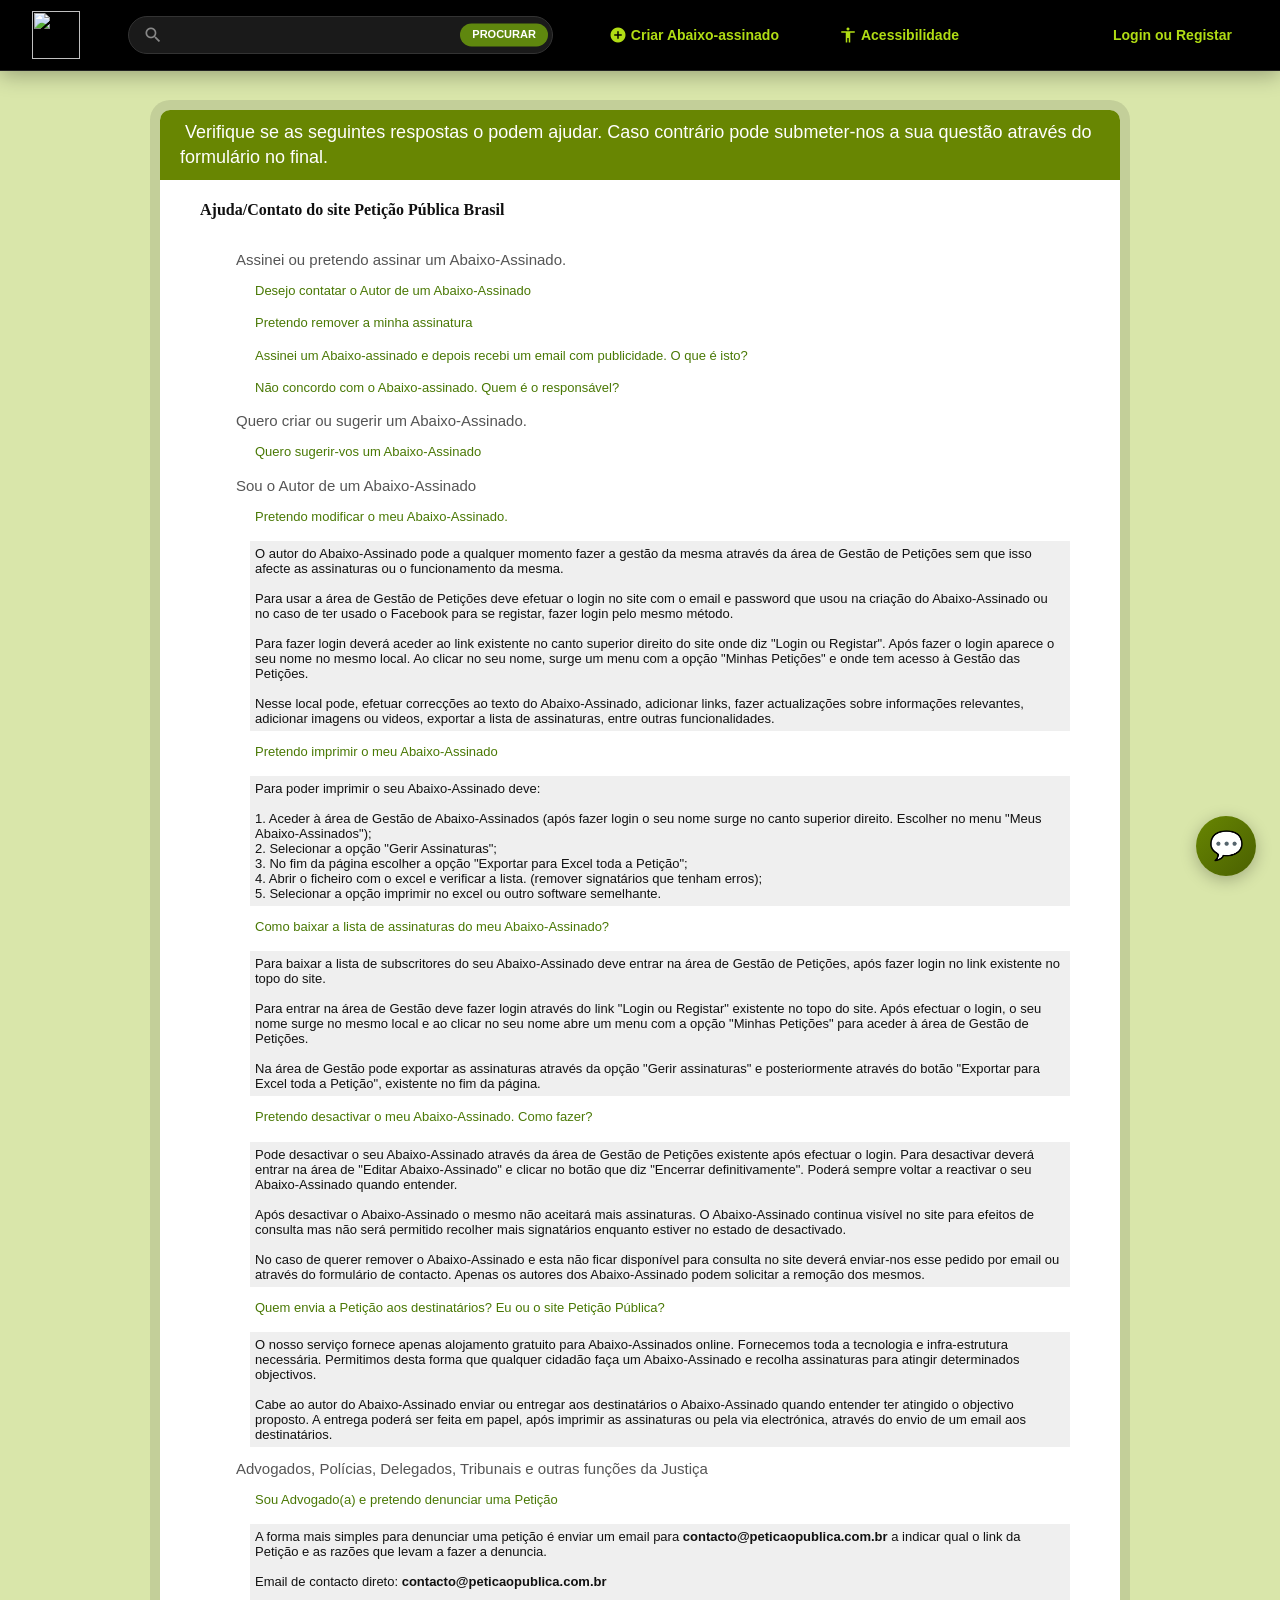
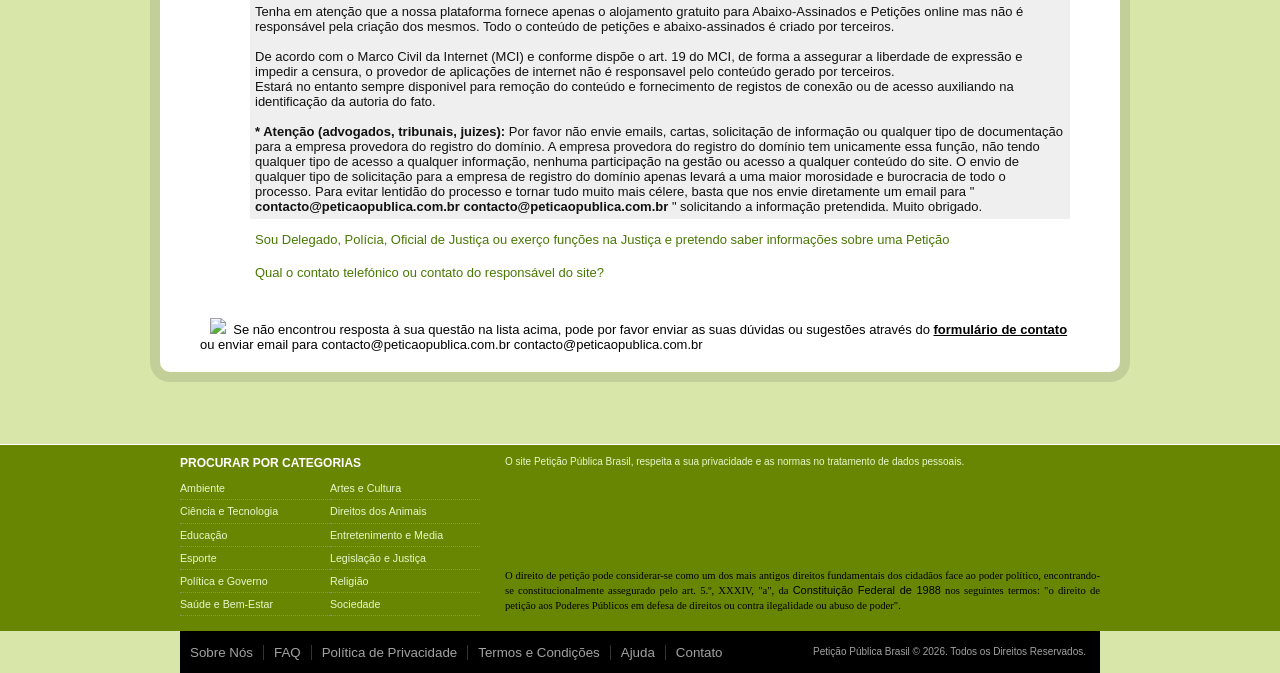
==== commit 966804fa: "refactor: melhora o header, home, acessibilidade e criar petições" ====
--- a/contactus/index.html
+++ b/contactus/index.html
@@ -1,28 +1,19 @@
 <head>
-    <meta charset="utf-8">
-    <link rel="stylesheet" type="text/css" href="style.css">
-    <title>Petição Pública Brasil : Contatos</title>
-    <meta name="description"
-        content="Respostas que o vão ajudar a tirar suas dúvidas e também o formulário para entrar em contato connosco. Submeta questões, sugestões ou problemas e o serviço de apoio Petição Pública Brasil responderá o mais breve possivel.">
-    <meta name="Robots" content="INDEX,FOLLOW">
-    
-    <link href="https://peticaopublica.com.br/favicon.ico" rel="shortcut icon" type="image/x-icon">
-    
-    <script type="text/javascript" async="" src="https://www.google-analytics.com/analytics.js"></script>
-    <script type="text/javascript" async=""
-        src="https://www.googletagmanager.com/gtag/js?id=G-4QFTX7SRFF&amp;cx=c&amp;gtm=4e66b0h2"></script>
-    <script type="text/javascript" async="" charset="utf-8"
-        src="https://www.gstatic.com/recaptcha/releases/MerVUtRoajKEbP7pLiGXkL28/recaptcha__pt_pt.js"
-        crossorigin="anonymous"
-        integrity="sha384-kLDcd/Kdg22PxfTSvMQBYK3ZrLGGfnIJUXk4OQDGy2zc/Gz3Ge8rHUiZpxAudExK"></script>
-    <script type="text/javascript" src="https://ajax.googleapis.com/ajax/libs/jquery/1.8.1/jquery.min.js"></script>
-    <script type="text/javascript" src="https://peticaopublica.com.br/scripts/colorbox/jquery.colorbox-min.js"></script>
-    <script type="text/javascript"
-        src="https://ajax.aspnetcdn.com/ajax/jquery.validate/1.9/jquery.validate.min.js"></script>
-    <script type="text/javascript" src="https://www.google.com/recaptcha/api.js?hl=pt-PT"></script>
-
-    <meta property="og:image" content="https://peticaopublica.com.br/images/fbShareLogo.gif">
-    <script type="text/javascript">$(function () {
+<meta charset="utf-8"/>
+<link href="style.css" rel="stylesheet" type="text/css"/>
+<title>Petição Pública Brasil : Contatos</title>
+<meta content="Respostas que o vão ajudar a tirar suas dúvidas e também o formulário para entrar em contato connosco. Submeta questões, sugestões ou problemas e o serviço de apoio Petição Pública Brasil responderá o mais breve possivel." name="description"/>
+<meta content="INDEX,FOLLOW" name="Robots"/>
+<link href="https://peticaopublica.com.br/favicon.ico" rel="shortcut icon" type="image/x-icon"/>
+<script async="" src="https://www.google-analytics.com/analytics.js" type="text/javascript"></script>
+<script async="" src="https://www.googletagmanager.com/gtag/js?id=G-4QFTX7SRFF&amp;cx=c&amp;gtm=4e66b0h2" type="text/javascript"></script>
+<script async="" charset="utf-8" crossorigin="anonymous" integrity="sha384-kLDcd/Kdg22PxfTSvMQBYK3ZrLGGfnIJUXk4OQDGy2zc/Gz3Ge8rHUiZpxAudExK" src="https://www.gstatic.com/recaptcha/releases/MerVUtRoajKEbP7pLiGXkL28/recaptcha__pt_pt.js" type="text/javascript"></script>
+<script src="https://ajax.googleapis.com/ajax/libs/jquery/1.8.1/jquery.min.js" type="text/javascript"></script>
+<script src="https://peticaopublica.com.br/scripts/colorbox/jquery.colorbox-min.js" type="text/javascript"></script>
+<script src="https://ajax.aspnetcdn.com/ajax/jquery.validate/1.9/jquery.validate.min.js" type="text/javascript"></script>
+<script src="https://www.google.com/recaptcha/api.js?hl=pt-PT" type="text/javascript"></script>
+<meta content="https://peticaopublica.com.br/images/fbShareLogo.gif" property="og:image"/>
+<script type="text/javascript">$(function () {
             $("a#login").colorbox({ iframe: true, opacity: 0.5, innerWidth: 960, innerHeight: 350 });
             $("#txtemailnewsletter").keypress(function (e) { if (e.keyCode == 13) { doSearch(); } });
             var pesq = $("#txtemailnewsletter").val();
@@ -39,7 +30,7 @@
             });
         });
     </script>
-    <script type="text/javascript">
+<script type="text/javascript">
         $(document).ready(function () {
             $(".account").click(function () {
                 var X = $(this).attr('id');
@@ -57,293 +48,287 @@
             return false;
         }
     </script>
-    <link rel="stylesheet" type="text/css" href="../accessibility.css?v=1.0.5">
-    <script type="text/javascript" src="../accessibility.js?v=1.0.5" defer></script>
-</head>
-
+<link href="../accessibility.css?v=1.0.17" rel="stylesheet" type="text/css"/>
+<script defer="" src="../accessibility.js?v=1.0.17" type="text/javascript"></script>
+<link href="https://fonts.googleapis.com/icon?family=Material+Icons" rel="stylesheet"/></head>
 <body>
-    <div class="header">
-        <div class="innerHeader">
-            <div style="float: left; width: 310px; height: 90px; padding: 0px; background-color: #000000;">
-                <a href="../home/index.html"><img src="https://peticaopublica.com.br/images/logoPetitionpt-pt.gif" style="border: 0px"
-                        alt="Petição Pública Brasil Logotipo" title="Um dos mais antigos métodos da democracia."
-                        width="304px" height="82px"></a>
-            </div>
-            <div style="float: right; width: 650px; height: 90px; background-color: #000;">
-                <div style="height: 40px">
-                    <ul class="headerMenu">
-                        <li class="headerLink"><a href="../home/index.html">Petição Pública Brasil</a></li>
-                        <li class="headerLink"><a href="../pcreate/index.html">Criar Abaixo-assinado</a></li>
-                        <li class="headerLink"><a href="javascript:void(0)" class="acc-header-btn" onclick="document.querySelector('.acc-panel') && document.querySelector('.acc-panel').classList.toggle('active'); document.querySelector('.acc-backdrop') && document.querySelector('.acc-backdrop').classList.toggle('active');">Acessibilidade</a></li>
-                        <li class="headerLink">
-                            <div id="divLogin">
-                                <a id="login" href="../loginregister/index.html" class="cboxElement">Login ou Registar</a>
-                            </div>
-
-                        </li>
-                    </ul>
-                </div>
-                <div style="height: 70px; float: right; margin: 10px 20px;">
-                    <div class="emailnewsletter" id="divemailnewsletter">
-                        <input id="txtemailnewsletter" type="text" value="" maxlength="50"
-                            title="Procure Abaixo-Assinados"><a id="submitEmailNewsletter"
-                            href="javascript:doSearch();">procurar</a>
-                    </div>
-                </div>
-            </div>
-        </div>
-    </div>
-    <form method="post" action=".../contactus/index.html?pi=" id="aspnetForm" novalidate="novalidate">
-        <div class="aspNetHidden">
-            <input type="hidden" name="__VIEWSTATE" id="__VIEWSTATE"
-                value="/wEPDwULLTE2NDQ0MjQ2MThkZBPTkzEorH/lV8dci+ud6h6OPWzmGoF5NTT7FzvgvQkm">
-        </div>
-
-        <div class="aspNetHidden">
-
-            <input type="hidden" name="__VIEWSTATEGENERATOR" id="__VIEWSTATEGENERATOR" value="46798EB0">
-            <input type="hidden" name="__EVENTVALIDATION" id="__EVENTVALIDATION"
-                value="/wEdAAUy7PMd9/9QwVT4NcuRrXQPaJ2sDmxY+Z5NzypVnJkEOZtsH0S1iPGiC33viMKniqMZphoLYbJVAPHy4P1B/JHro1YupkqOSRjCs3Kj8M1UFjG0+9q1Rg8EQcP13KHH9zLgxvk4NiS0TyUDLGLfcI7s">
-        </div>
-
-        <div class="wrapper">
-            <div class="pcontent" style="background-color:#fff;">
-                <div class="pethead"><span>Verifique se as seguintes respostas o podem ajudar. Caso contrário pode
+<div class="header">
+<div class="innerHeader">
+<div style="float: left; width: 310px; height: 90px; padding: 0px; background-color: #000000;">
+<a href="../home/index.html"><img alt="Petição Pública Brasil Logotipo" height="82px" src="https://peticaopublica.com.br/images/logoPetitionpt-pt.gif" style="border: 0px" title="Um dos mais antigos métodos da democracia." width="304px"/></a>
+</div>
+<div style="float: right; width: 650px; height: 90px; background-color: #000;">
+<div style="height: 40px">
+<ul class="headerMenu">
+<li class="headerLink">
+<a href="../pcreate/index.html" style="display: inline-flex; align-items: center;">
+<span class="material-icons" style="font-size: 18px; margin-right: 4px; color: inherit; vertical-align: middle;">add_circle</span>Criar Abaixo-assinado
+    </a>
+</li>
+<li class="headerLink">
+<a class="acc-header-btn" href="javascript:void(0)" onclick="document.querySelector('.acc-panel') &amp;&amp; document.querySelector('.acc-panel').classList.toggle('active'); document.querySelector('.acc-backdrop') &amp;&amp; document.querySelector('.acc-backdrop').classList.toggle('active');" style="display: inline-flex; align-items: center;">
+<span class="material-icons" style="font-size: 18px; margin-right: 4px; color: inherit; vertical-align: middle;">accessibility</span>Acessibilidade
+    </a>
+</li>
+<li class="headerLink">
+<div id="divLogin">
+<a class="cboxElement" href="../loginregister/index.html" id="login" style="display: inline-flex; align-items: center;">
+<span class="material-icons" style="font-size: 18px; margin-right: 4px; color: inherit; vertical-align: middle;">login</span>Login ou Registar
+        </a>
+</div>
+</li>
+</ul>
+</div>
+<div style="height: 70px; float: right; margin: 10px 20px;">
+<div class="emailnewsletter" id="divemailnewsletter"><span class="material-icons search-icon" onclick="doSearch();" style="font-size: 20px; color: #888; margin-left: 10px; margin-right: 5px; cursor: pointer; vertical-align: middle;">search</span>
+<input id="txtemailnewsletter" maxlength="50" title="Procure Abaixo-Assinados" type="text" value=""/><a href="javascript:doSearch();" id="submitEmailNewsletter">procurar</a>
+</div>
+</div>
+</div>
+</div>
+</div>
+<form action=".../contactus/index.html?pi=" id="aspnetForm" method="post" novalidate="novalidate">
+<div class="aspNetHidden">
+<input id="__VIEWSTATE" name="__VIEWSTATE" type="hidden" value="/wEPDwULLTE2NDQ0MjQ2MThkZBPTkzEorH/lV8dci+ud6h6OPWzmGoF5NTT7FzvgvQkm"/>
+</div>
+<div class="aspNetHidden">
+<input id="__VIEWSTATEGENERATOR" name="__VIEWSTATEGENERATOR" type="hidden" value="46798EB0"/>
+<input id="__EVENTVALIDATION" name="__EVENTVALIDATION" type="hidden" value="/wEdAAUy7PMd9/9QwVT4NcuRrXQPaJ2sDmxY+Z5NzypVnJkEOZtsH0S1iPGiC33viMKniqMZphoLYbJVAPHy4P1B/JHro1YupkqOSRjCs3Kj8M1UFjG0+9q1Rg8EQcP13KHH9zLgxvk4NiS0TyUDLGLfcI7s"/>
+</div>
+<div class="wrapper">
+<div class="pcontent" style="background-color:#fff;">
+<div class="pethead"><span>Verifique se as seguintes respostas o podem ajudar. Caso contrário pode
                         submeter-nos a sua questão através do formulário no final.</span></div>
-                <div class="dform" style="padding: 0 20px;">
-                    <h1 style="font-family: Verdana; font-size: 12pt; margin-top: 20px; font-weight: bold;">
-                        Ajuda/Contato do site Petição Pública Brasil</h1><br>
-
-                    <div style="padding:10px;">
-                        <div class="accordionButton">
-                            <h3>Assinei ou pretendo assinar um Abaixo-Assinado.</h3>
-                        </div>
-                        <div class="accordionContent">
-                            <div class="accordionSubButton">
-                                <h4>Desejo contatar o Autor de um Abaixo-Assinado</h4>
-                            </div>
-                            <div class="accordionSubContent" style="display:none;">
-                                <p>Para contactar o autor de uma Abaixo-Assinado deve, na página do próprio
+<div class="dform" style="padding: 0 20px;">
+<h1 style="font-family: Verdana; font-size: 12pt; margin-top: 20px; font-weight: bold;">
+                        Ajuda/Contato do site Petição Pública Brasil</h1><br/>
+<div style="padding:10px;">
+<div class="accordionButton">
+<h3>Assinei ou pretendo assinar um Abaixo-Assinado.</h3>
+</div>
+<div class="accordionContent">
+<div class="accordionSubButton">
+<h4>Desejo contatar o Autor de um Abaixo-Assinado</h4>
+</div>
+<div class="accordionSubContent" style="display:none;">
+<p>Para contactar o autor de uma Abaixo-Assinado deve, na página do próprio
                                     Abaixo-Assinado, verificar o link lateral onde diz "Contactar Autor".
-                                    <br>
-                                    <br>Após preencher o formulário de contacto, o sistema envia um email ao autor do
+                                    <br/>
+<br/>Após preencher o formulário de contacto, o sistema envia um email ao autor do
                                     Abaixo-Assinado que poderá responder à sua questão ou sugestão. Tenha a atenção de
                                     colocar corretamente o seu email, caso contrário o autor não conseguirá responder.
                                 </p>
-                            </div>
-                            <div class="accordionSubButton">
-                                <h4>Pretendo remover a minha assinatura</h4>
-                            </div>
-                            <div class="accordionSubContent" style="display:none;">
-                                <p>Para iniciar o processo de remoção da sua assinatura de uma Petição ou
-                                    Abaixo-Assinado deverá aceder a este <a
-                                        href="https://peticaopublica.com.br/RemoveSignature.aspx" target="blank"
-                                        style="text-decoration: underline;">Link de Remover</a> e preencher os campos
+</div>
+<div class="accordionSubButton">
+<h4>Pretendo remover a minha assinatura</h4>
+</div>
+<div class="accordionSubContent" style="display:none;">
+<p>Para iniciar o processo de remoção da sua assinatura de uma Petição ou
+                                    Abaixo-Assinado deverá aceder a este <a href="https://peticaopublica.com.br/RemoveSignature.aspx" style="text-decoration: underline;" target="blank">Link de Remover</a> e preencher os campos
                                     solicitados.
-                                    <br>
-                                    <br>Deverá saber o link/url completo da Petição e também o email com que efectuou a
+                                    <br/>
+<br/>Deverá saber o link/url completo da Petição e também o email com que efectuou a
                                     sua assinatura. Após colocar estes dados ser-lhe-à enviado um email para completar o
                                     processo e remover efectivamente a assinatura.
-                                    <br>
-                                    <br>Se tiver dificuldades com este processo entre em contato através do <a href="#"
-                                        onclick="return changebox();">formulário de contato</a> e indique-nos qual o
+                                    <br/>
+<br/>Se tiver dificuldades com este processo entre em contato através do <a href="#" onclick="return changebox();">formulário de contato</a> e indique-nos qual o
                                     link/url do Abaixo-Assinado que assinou e qual foi o email de assinatura.
                                 </p>
-                            </div>
-                            <div class="accordionSubButton">
-                                <h4>Assinei um Abaixo-assinado e depois recebi um email com publicidade. O que é isto?
+</div>
+<div class="accordionSubButton">
+<h4>Assinei um Abaixo-assinado e depois recebi um email com publicidade. O que é isto?
                                 </h4>
-                            </div>
-                            <div class="accordionSubContent" style="display:none;">
-                                <p>No momento da assinatura de um Abaixo-Assinado é permitido ao signatário escolher se
+</div>
+<div class="accordionSubContent" style="display:none;">
+<p>No momento da assinatura de um Abaixo-Assinado é permitido ao signatário escolher se
                                     deseja receber a nossa newsletter ou campanhas comerciais, assinalando para o
                                     efeito, a opção "Não me importo que o Petição Pública Brasil me contate para
                                     campanhas ou abaixo-assinados do mesmo género".
-                                    <br>
-                                    <br>Ao deixar esta opção assinalada, o site envia periodicamente alguma publicidade
+                                    <br/>
+<br/>Ao deixar esta opção assinalada, o site envia periodicamente alguma publicidade
                                     de parceiros interessados em comunicar as suas marcas ou produtos. Nunca em momento
                                     algum passamos o seu contato à terceiros e todas as comunicações são efetuadas
                                     exclusivamente pelo nosso site.
-                                    <br>
-                                    <br>Existem variados custos com infra-estrutura tecnológica, desenvolvimento de
+                                    <br/>
+<br/>Existem variados custos com infra-estrutura tecnológica, desenvolvimento de
                                     software, gestão e manutenção do site. Não temos, nem desejamos, qualquer apoio
                                     governamental ou institucional para suportar todos os custos de um site desta
                                     natureza.
-                                    <br>
-                                    <br>É o nosso intuito continuar a fornecer um serviço totalmente gratuito em prol da
+                                    <br/>
+<br/>É o nosso intuito continuar a fornecer um serviço totalmente gratuito em prol da
                                     democracia no Brasil, por isso, a única forma que temos para viabilizar a
                                     continuidade deste projecto é enviar, periodicamente, alguma publicidade, que ajuda
                                     a minimizar os custos.
-                                    <br>
-                                    <br>Agradecemos a sua compreensão e compreendemos que não queira receber qualquer
+                                    <br/>
+<br/>Agradecemos a sua compreensão e compreendemos que não queira receber qualquer
                                     tipo de publicidade ou Newsletter. Nesse sentido poderá remover o seu contacto
                                     através dos links disponibilizados na newsletter ou através do link
                                     http://peticaopublica.com.br/cancelnewsletter.aspx
                                 </p>
-                            </div>
-                            <div class="accordionSubButton">
-                                <h4>Não concordo com o Abaixo-assinado. Quem é o responsável?</h4>
-                            </div>
-                            <div class="accordionSubContent" style="display:none;">
-                                <p>O nosso serviço fornece apenas o alojamento gratuito para Abaixo-Assinados online mas
+</div>
+<div class="accordionSubButton">
+<h4>Não concordo com o Abaixo-assinado. Quem é o responsável?</h4>
+</div>
+<div class="accordionSubContent" style="display:none;">
+<p>O nosso serviço fornece apenas o alojamento gratuito para Abaixo-Assinados online mas
                                     não é responsável pela criação dos mesmos.
-                                    <br>
-                                    <br>Todas os Abaixo-Assinados são unicamente da responsabilidade dos seus autores.
-                                    <br>
-                                    <br>Os Abaixo-Assinados existentes não reflectem, de forma alguma, os pontos de
+                                    <br/>
+<br/>Todas os Abaixo-Assinados são unicamente da responsabilidade dos seus autores.
+                                    <br/>
+<br/>Os Abaixo-Assinados existentes não reflectem, de forma alguma, os pontos de
                                     vista ou opiniões do site Petição Pública Brasil.
-                                    <br>
-                                    <br>Para contatar o autor de um Abaixo-Assinado deve, na página do Abaixo-Assinado,
+                                    <br/>
+<br/>Para contatar o autor de um Abaixo-Assinado deve, na página do Abaixo-Assinado,
                                     verificar o link lateral onde diz "Contatar Autor".
                                 </p>
-                            </div>
-                        </div>
-                        <div class="accordionButton">
-                            <h3>Quero criar ou sugerir um Abaixo-Assinado.</h3>
-                        </div>
-                        <div class="accordionContent" style="display: block;">
-                            <div class="accordionSubButton">
-                                <h4>Quero sugerir-vos um Abaixo-Assinado</h4>
-                            </div>
-                            <div class="accordionSubContent" style="display:none;">
-                                <p>O nosso serviço fornece apenas o alojamento gratuito para Abaixo-Assinados online mas
+</div>
+</div>
+<div class="accordionButton">
+<h3>Quero criar ou sugerir um Abaixo-Assinado.</h3>
+</div>
+<div class="accordionContent" style="display: block;">
+<div class="accordionSubButton">
+<h4>Quero sugerir-vos um Abaixo-Assinado</h4>
+</div>
+<div class="accordionSubContent" style="display:none;">
+<p>O nosso serviço fornece apenas o alojamento gratuito para Abaixo-Assinados online mas
                                     não é responsável pela criação dos mesmos.
-                                    <br>
-                                    <br>Neste caso deve ser você mesmo a criar o Abaixo-assinado sobre o tema que o
+                                    <br/>
+<br/>Neste caso deve ser você mesmo a criar o Abaixo-assinado sobre o tema que o
                                     incomoda ou para o qual acha que deve chamar a atenção da sociedade.
-                                    <br>
-                                    <br>Todas os Abaixo-Assinados são unicamente da responsabilidade dos seus autores.
-                                    <br>
-                                    <br>Para um Abaixo-Assinado ter a maior visibilidade e adesão possível deve ser
+                                    <br/>
+<br/>Todas os Abaixo-Assinados são unicamente da responsabilidade dos seus autores.
+                                    <br/>
+<br/>Para um Abaixo-Assinado ter a maior visibilidade e adesão possível deve ser
                                     divulgada no Facebook, Twitter, em Fóruns, Blogs e também sites sobre o tema em
                                     causa.
-                                    <br>
-                                    <br>Pode também enviar um email para os meios de comunicação e grupos de mídia
+                                    <br/>
+<br/>Pode também enviar um email para os meios de comunicação e grupos de mídia
                                     informando sobre o Abaixo-Assinado.
-                                    <br>
-                                    <br>Deve divulgar também junto dos seus amigos e contactos, enviando um email e
+                                    <br/>
+<br/>Deve divulgar também junto dos seus amigos e contactos, enviando um email e
                                     informando sobre o abaixo-assinado e pedindo a colaboração de todos na divulgação.
                                 </p>
-                            </div>
-                        </div>
-                        <div class="accordionButton">
-                            <h3>Sou o Autor de um Abaixo-Assinado</h3>
-                        </div>
-                        <div class="accordionContent" style="display: block;">
-                            <div class="accordionSubButton">
-                                <h4>Pretendo modificar o meu Abaixo-Assinado.</h4>
-                            </div>
-                            <div class="accordionSubContent" style="">
-                                <p>O autor do Abaixo-Assinado pode a qualquer momento fazer a gestão da mesma através da
+</div>
+</div>
+<div class="accordionButton">
+<h3>Sou o Autor de um Abaixo-Assinado</h3>
+</div>
+<div class="accordionContent" style="display: block;">
+<div class="accordionSubButton">
+<h4>Pretendo modificar o meu Abaixo-Assinado.</h4>
+</div>
+<div class="accordionSubContent" style="">
+<p>O autor do Abaixo-Assinado pode a qualquer momento fazer a gestão da mesma através da
                                     área de Gestão de Petições sem que isso afecte as assinaturas ou o funcionamento da
                                     mesma.
-                                    <br>
-                                    <br>Para usar a área de Gestão de Petições deve efetuar o login no site com o email
+                                    <br/>
+<br/>Para usar a área de Gestão de Petições deve efetuar o login no site com o email
                                     e password que usou na criação do Abaixo-Assinado ou no caso de ter usado o Facebook
                                     para se registar, fazer login pelo mesmo método.
-                                    <br>
-                                    <br>Para fazer login deverá aceder ao link existente no canto superior direito do
+                                    <br/>
+<br/>Para fazer login deverá aceder ao link existente no canto superior direito do
                                     site onde diz "Login ou Registar". Após fazer o login aparece o seu nome no mesmo
                                     local. Ao clicar no seu nome, surge um menu com a opção "Minhas Petições" e onde tem
                                     acesso à Gestão das Petições.
-                                    <br>
-                                    <br>Nesse local pode, efetuar correcções ao texto do Abaixo-Assinado, adicionar
+                                    <br/>
+<br/>Nesse local pode, efetuar correcções ao texto do Abaixo-Assinado, adicionar
                                     links, fazer actualizações sobre informações relevantes, adicionar imagens ou
                                     videos, exportar a lista de assinaturas, entre outras funcionalidades.
                                 </p>
-                            </div>
-                            <div class="accordionSubButton">
-                                <h4>Pretendo imprimir o meu Abaixo-Assinado</h4>
-                            </div>
-                            <div class="accordionSubContent" style="">
-                                <p>Para poder imprimir o seu Abaixo-Assinado deve:
-                                    <br>
-                                    <br>1. Aceder à área de Gestão de Abaixo-Assinados (após fazer login o seu nome
+</div>
+<div class="accordionSubButton">
+<h4>Pretendo imprimir o meu Abaixo-Assinado</h4>
+</div>
+<div class="accordionSubContent" style="">
+<p>Para poder imprimir o seu Abaixo-Assinado deve:
+                                    <br/>
+<br/>1. Aceder à área de Gestão de Abaixo-Assinados (após fazer login o seu nome
                                     surge no canto superior direito. Escolher no menu "Meus Abaixo-Assinados");
-                                    <br>2. Selecionar a opção "Gerir Assinaturas";
-                                    <br>3. No fim da página escolher a opção "Exportar para Excel toda a Petição";
-                                    <br>4. Abrir o ficheiro com o excel e verificar a lista. (remover signatários que
+                                    <br/>2. Selecionar a opção "Gerir Assinaturas";
+                                    <br/>3. No fim da página escolher a opção "Exportar para Excel toda a Petição";
+                                    <br/>4. Abrir o ficheiro com o excel e verificar a lista. (remover signatários que
                                     tenham erros);
-                                    <br>5. Selecionar a opção imprimir no excel ou outro software semelhante.
-                                </p>
-                            </div>
-                            <div class="accordionSubButton">
-                                <h4>Como baixar a lista de assinaturas do meu Abaixo-Assinado?</h4>
-                            </div>
-                            <div class="accordionSubContent" style="">
-                                <p>Para baixar a lista de subscritores do seu Abaixo-Assinado deve entrar na área de
+                                    <br/>5. Selecionar a opção imprimir no excel ou outro software semelhante.
+                                </p>
+</div>
+<div class="accordionSubButton">
+<h4>Como baixar a lista de assinaturas do meu Abaixo-Assinado?</h4>
+</div>
+<div class="accordionSubContent" style="">
+<p>Para baixar a lista de subscritores do seu Abaixo-Assinado deve entrar na área de
                                     Gestão de Petições, após fazer login no link existente no topo do site.
-                                    <br>
-                                    <br>Para entrar na área de Gestão deve fazer login através do link "Login ou
+                                    <br/>
+<br/>Para entrar na área de Gestão deve fazer login através do link "Login ou
                                     Registar" existente no topo do site. Após efectuar o login, o seu nome surge no
                                     mesmo local e ao clicar no seu nome abre um menu com a opção "Minhas Petições" para
                                     aceder à área de Gestão de Petições.
-                                    <br>
-                                    <br>Na área de Gestão pode exportar as assinaturas através da opção "Gerir
+                                    <br/>
+<br/>Na área de Gestão pode exportar as assinaturas através da opção "Gerir
                                     assinaturas" e posteriormente através do botão "Exportar para Excel toda a Petição",
                                     existente no fim da página.
                                 </p>
-                            </div>
-                            <div class="accordionSubButton">
-                                <h4>Pretendo desactivar o meu Abaixo-Assinado. Como fazer?</h4>
-                            </div>
-                            <div class="accordionSubContent" style="">
-                                <p>Pode desactivar o seu Abaixo-Assinado através da área de Gestão de Petições existente
+</div>
+<div class="accordionSubButton">
+<h4>Pretendo desactivar o meu Abaixo-Assinado. Como fazer?</h4>
+</div>
+<div class="accordionSubContent" style="">
+<p>Pode desactivar o seu Abaixo-Assinado através da área de Gestão de Petições existente
                                     após efectuar o login. Para desactivar deverá entrar na área de "Editar
                                     Abaixo-Assinado" e clicar no botão que diz "Encerrar definitivamente". Poderá sempre
                                     voltar a reactivar o seu Abaixo-Assinado quando entender.
-                                    <br>
-                                    <br>Após desactivar o Abaixo-Assinado o mesmo não aceitará mais assinaturas. O
+                                    <br/>
+<br/>Após desactivar o Abaixo-Assinado o mesmo não aceitará mais assinaturas. O
                                     Abaixo-Assinado continua visível no site para efeitos de consulta mas não será
                                     permitido recolher mais signatários enquanto estiver no estado de desactivado.
-                                    <br>
-                                    <br>No caso de querer remover o Abaixo-Assinado e esta não ficar disponível para
+                                    <br/>
+<br/>No caso de querer remover o Abaixo-Assinado e esta não ficar disponível para
                                     consulta no site deverá enviar-nos esse pedido por email ou através do formulário de
                                     contacto. Apenas os autores dos Abaixo-Assinado podem solicitar a remoção dos
                                     mesmos.
                                 </p>
-                            </div>
-                            <div class="accordionSubButton">
-                                <h4>Quem envia a Petição aos destinatários? Eu ou o site Petição Pública?</h4>
-                            </div>
-                            <div class="accordionSubContent" style="">
-                                <p>O nosso serviço fornece apenas alojamento gratuito para Abaixo-Assinados online.
+</div>
+<div class="accordionSubButton">
+<h4>Quem envia a Petição aos destinatários? Eu ou o site Petição Pública?</h4>
+</div>
+<div class="accordionSubContent" style="">
+<p>O nosso serviço fornece apenas alojamento gratuito para Abaixo-Assinados online.
                                     Fornecemos toda a tecnologia e infra-estrutura necessária. Permitimos desta forma
                                     que qualquer cidadão faça um Abaixo-Assinado e recolha assinaturas para atingir
                                     determinados objectivos.
-                                    <br>
-                                    <br>Cabe ao autor do Abaixo-Assinado enviar ou entregar aos destinatários o
+                                    <br/>
+<br/>Cabe ao autor do Abaixo-Assinado enviar ou entregar aos destinatários o
                                     Abaixo-Assinado quando entender ter atingido o objectivo proposto. A entrega poderá
                                     ser feita em papel, após imprimir as assinaturas ou pela via electrónica, através do
                                     envio de um email aos destinatários.
                                 </p>
-                            </div>
-                        </div>
-                        <div class="accordionButton">
-                            <h3>Advogados, Polícias, Delegados, Tribunais e outras funções da Justiça</h3>
-                        </div>
-                        <div class="accordionContent" style="display: block;">
-                            <div class="accordionSubButton">
-                                <h4>Sou Advogado(a) e pretendo denunciar uma Petição</h4>
-                            </div>
-                            <div class="accordionSubContent" style="display: block;">
-                                <p>A forma mais simples para denunciar uma petição é enviar um email para
+</div>
+</div>
+<div class="accordionButton">
+<h3>Advogados, Polícias, Delegados, Tribunais e outras funções da Justiça</h3>
+</div>
+<div class="accordionContent" style="display: block;">
+<div class="accordionSubButton">
+<h4>Sou Advogado(a) e pretendo denunciar uma Petição</h4>
+</div>
+<div class="accordionSubContent" style="display: block;">
+<p>A forma mais simples para denunciar uma petição é enviar um email para
                                     <b>contacto@peticaopublica.com.br</b> a indicar qual o link da Petição e as razões
                                     que levam a fazer a denuncia.
-                                    <br>
-                                    <br>Email de contacto direto: <b>contacto@peticaopublica.com.br</b>
-                                    <br>
-                                    <br>Tenha em atenção que a nossa plataforma fornece apenas o alojamento gratuito
+                                    <br/>
+<br/>Email de contacto direto: <b>contacto@peticaopublica.com.br</b>
+<br/>
+<br/>Tenha em atenção que a nossa plataforma fornece apenas o alojamento gratuito
                                     para Abaixo-Assinados e Petições online mas não é responsável pela criação dos
                                     mesmos. Todo o conteúdo de petições e abaixo-assinados é criado por terceiros.
-                                    <br>
-                                    <br>De acordo com o Marco Civil da Internet (MCI) e conforme dispõe o art. 19 do
+                                    <br/>
+<br/>De acordo com o Marco Civil da Internet (MCI) e conforme dispõe o art. 19 do
                                     MCI, de forma a assegurar a liberdade de expressão e impedir a censura, o provedor
                                     de aplicações de internet não é responsavel pelo conteúdo gerado por terceiros.
-                                    <br>Estará no entanto sempre disponivel para remoção do conteúdo e fornecimento de
+                                    <br/>Estará no entanto sempre disponivel para remoção do conteúdo e fornecimento de
                                     registos de conexão ou de acesso auxiliando na identificação da autoria do fato.
-                                    <br>
-                                    <br><strong>* Atenção (advogados, tribunais, juizes):</strong> Por favor não envie
+                                    <br/>
+<br/><strong>* Atenção (advogados, tribunais, juizes):</strong> Por favor não envie
                                     emails, cartas, solicitação de informação ou qualquer tipo de documentação para a
                                     empresa provedora do registro do domínio. A empresa provedora do registro do domínio
                                     tem unicamente essa função, não tendo qualquer tipo de acesso a qualquer informação,
@@ -352,51 +337,49 @@
                                     uma maior morosidade e burocracia de todo o processo. Para evitar lentidão do
                                     processo e tornar tudo muito mais célere, basta que nos envie diretamente um email
                                     para "<b>
-                                        <script
-                                            language="javascript">document.write('contacto'); document.write('@'); document.write('peticao'); document.write('publica'); document.write('.com.br');</script>
+<script language="javascript">document.write('contacto'); document.write('@'); document.write('peticao'); document.write('publica'); document.write('.com.br');</script>
                                         contacto@peticaopublica.com.br
                                     </b>" solicitando a informação pretendida. Muito obrigado.
-                                    <br>
-                                </p>
-                            </div>
-                            <div class="accordionSubButton">
-                                <h4>Sou Delegado, Polícia, Oficial de Justiça ou exerço funções na Justiça e pretendo
+                                    <br/>
+</p>
+</div>
+<div class="accordionSubButton">
+<h4>Sou Delegado, Polícia, Oficial de Justiça ou exerço funções na Justiça e pretendo
                                     saber informações sobre uma Petição</h4>
-                            </div>
-                            <div class="accordionSubContent" style="display:none;">
-                                <p>A forma mais simples e rápida de nos contatar é enviar-nos um email a indicar qual a
+</div>
+<div class="accordionSubContent" style="display:none;">
+<p>A forma mais simples e rápida de nos contatar é enviar-nos um email a indicar qual a
                                     Petição em causa e qual a situação pretendida.
-                                    <br>
-                                    <br>Email para contato direto: <b>contacto@peticaopublica.com.br</b> ou
+                                    <br/>
+<br/>Email para contato direto: <b>contacto@peticaopublica.com.br</b> ou
                                     <b>petitionpublic@gmail.com</b>
-                                    <br>
-                                    <br>Estamos sempre atentos ao email e responderemos com a maior brevidade possível.
+<br/>
+<br/>Estamos sempre atentos ao email e responderemos com a maior brevidade possível.
                                     Muito obrigado.
-                                    <br>
-                                </p>
-                            </div>
-                            <div class="accordionSubButton">
-                                <h4>Qual o contato telefónico ou contato do responsável do site?</h4>
-                            </div>
-                            <div class="accordionSubContent" style="display:none;">
-                                <p>O site não tem de momento contato telefónico devido a ser um projecto simples,
+                                    <br/>
+</p>
+</div>
+<div class="accordionSubButton">
+<h4>Qual o contato telefónico ou contato do responsável do site?</h4>
+</div>
+<div class="accordionSubContent" style="display:none;">
+<p>O site não tem de momento contato telefónico devido a ser um projecto simples,
                                     privado e particular, sem ligação a nenhum organismo do estado, empresa ou qualquer
                                     tipo de instituição ou organização.
-                                    <br>
-                                    <br>A forma mais simples e rápida de entrar em contato conosco é por email. Através
+                                    <br/>
+<br/>A forma mais simples e rápida de entrar em contato conosco é por email. Através
                                     do email <b>contacto@peticaopublica.com.br</b> poderá colocar as suas questões.
                                     Estamos sempre atentos ao email e responderemos com a maior brevemente possível.
-                                    <br>
-                                    <br>Contato de Email: <b>contacto@peticaopublica.com.br</b>
-                                    <br>
-                                    <br>Se necessitar saber mais informações sobre o nome e endereço do responsável do
+                                    <br/>
+<br/>Contato de Email: <b>contacto@peticaopublica.com.br</b>
+<br/>
+<br/>Se necessitar saber mais informações sobre o nome e endereço do responsável do
                                     site por favor envie um email para <b>
-                                        <script
-                                            language="javascript">document.write('contacto'); document.write('@'); document.write('peticao'); document.write('publica'); document.write('.com.br');</script>
+<script language="javascript">document.write('contacto'); document.write('@'); document.write('peticao'); document.write('publica'); document.write('.com.br');</script>
                                         contacto@peticaopublica.com.br
                                     </b>, ao qual responderemos com a maior brevidade possivel.
-                                    <br>
-                                    <br><strong>* Atenção (advogados, tribunais, juizes):</strong> Por favor não envie
+                                    <br/>
+<br/><strong>* Atenção (advogados, tribunais, juizes):</strong> Por favor não envie
                                     emails, cartas, solicitação de informação ou qualquer tipo de documentação para a
                                     empresa provedora do registro do domínio. A empresa provedora do registro do domínio
                                     tem unicamente essa função, não tendo qualquer tipo de acesso a qualquer informação,
@@ -405,84 +388,62 @@
                                     uma maior morosidade e burocracia de todo o processo. Para evitar lentidão do
                                     processo e tornar tudo muito mais célere, basta que nos envie diretamente um email
                                     para "<b>
-                                        <script
-                                            language="javascript">document.write('contacto'); document.write('@'); document.write('peticao'); document.write('publica'); document.write('.com.br');</script>
+<script language="javascript">document.write('contacto'); document.write('@'); document.write('peticao'); document.write('publica'); document.write('.com.br');</script>
                                         contacto@peticaopublica.com.br
                                     </b>" solicitando a informação pretendida. Muito obrigado.
-                                    <br>
-                                </p>
-                            </div>
-                        </div>
-                    </div>
-                    <h2 style="font-family: Verdana; font-size: 13px;"><a href="#" id="cmain_aBoxFormulario"
-                            onclick="return changebox();" style="font-size: 13px; text-decoration: none;"><img
-                                src="https://peticaopublica.com.br/images/iconarrowdownblack.png"
-                                style="border: 0; padding-left: 10px;">&nbsp;&nbsp;Se não encontrou resposta à sua
+                                    <br/>
+</p>
+</div>
+</div>
+</div>
+<h2 style="font-family: Verdana; font-size: 13px;"><a href="#" id="cmain_aBoxFormulario" onclick="return changebox();" style="font-size: 13px; text-decoration: none;"><img src="https://peticaopublica.com.br/images/iconarrowdownblack.png" style="border: 0; padding-left: 10px;"/>  Se não encontrou resposta à sua
                             questão na lista acima, pode por favor enviar as suas dúvidas ou sugestões através do
                             <strong style="text-decoration: underline;">formulário de contato</strong> ou enviar email
                             para
-                            <script
-                                language="javascript">document.write('contacto'); document.write('@'); document.write('peticao'); document.write('publica'); document.write('.com.br');</script>
+                            <script language="javascript">document.write('contacto'); document.write('@'); document.write('peticao'); document.write('publica'); document.write('.com.br');</script>
                             contacto@peticaopublica.com.br
                         </a> </h2>
-                    <div id="cmain_divFormulario" style="border:solid 1px #dcdcdc;padding:5px;display:none;">
-                        <b>Formulário de contato</b>
-                        <table cellpadding="2" cellspacing="2" border="0">
-                            <tbody>
-                                <tr>
-                                    <td><label for="ctl00_cmain_txtNome" accesskey="T">Nome</label> </td>
-                                    <td><input name="ctl00$cmain$txtNome" type="text" maxlength="100" id="cmain_txtNome"
-                                            style="width:432px;"><br></td>
-                                </tr>
-                                <tr>
-                                    <td><label for="ctl00_cmain_txtEmail" accesskey="U">E-Mail</label></td>
-                                    <td><input name="ctl00$cmain$txtEmail" type="text" maxlength="100"
-                                            id="cmain_txtEmail" inputmode="email" style="width:432px;"><br><span
-                                            style="font-family: Verdana; font-size: 8pt;">Por favor verifique seu email.
+<div id="cmain_divFormulario" style="border:solid 1px #dcdcdc;padding:5px;display:none;">
+<b>Formulário de contato</b>
+<table border="0" cellpadding="2" cellspacing="2">
+<tbody>
+<tr>
+<td><label accesskey="T" for="ctl00_cmain_txtNome">Nome</label> </td>
+<td><input id="cmain_txtNome" maxlength="100" name="ctl00$cmain$txtNome" style="width:432px;" type="text"/><br/></td>
+</tr>
+<tr>
+<td><label accesskey="U" for="ctl00_cmain_txtEmail">E-Mail</label></td>
+<td><input id="cmain_txtEmail" inputmode="email" maxlength="100" name="ctl00$cmain$txtEmail" style="width:432px;" type="text"/><br/><span style="font-family: Verdana; font-size: 8pt;">Por favor verifique seu email.
                                             Se for incorreto não podemos responder.</span> </td>
-                                </tr>
-                                <tr>
-                                    <td><label for="ctl00_cmain_txtDescricao" accesskey="D">Comentário/Sugestão</label>
-                                    </td>
-                                    <td><textarea name="ctl00$cmain$txtDescricao" rows="5" cols="20"
-                                            id="cmain_txtDescricao" style="height:171px;width:432px;"></textarea><br>
-                                    </td>
-                                </tr>
-
-                                <tr>
-                                    <td>&nbsp;</td>
-                                    <td>
-                                        <div id="recaptcha" class="g-recaptcha"
-                                            data-sitekey="6LcoYVEUAAAAAGJex5G7YCc9VWbtJs_jqNZ6QTlm"
-                                            data-callback="recaptchaCallback">
-                                            <div style="width: 304px; height: 78px;">
-                                                <div><iframe title="reCAPTCHA" width="304" height="78"
-                                                        role="presentation" name="a-q7z49drbiccl" frameborder="0"
-                                                        scrolling="no"
-                                                        sandbox="allow-forms allow-popups allow-same-origin allow-scripts allow-top-navigation allow-modals allow-popups-to-escape-sandbox allow-storage-access-by-user-activation"
-                                                        src="https://www.google.com/recaptcha/api2/anchor?ar=1&amp;k=6LcoYVEUAAAAAGJex5G7YCc9VWbtJs_jqNZ6QTlm&amp;co=aHR0cHM6Ly9wZXRpY2FvcHVibGljYS5jb20uYnI6NDQz&amp;hl=pt-PT&amp;v=MerVUtRoajKEbP7pLiGXkL28&amp;size=normal&amp;anchor-ms=20000&amp;execute-ms=30000&amp;cb=602zmtvmnicz"></iframe>
-                                                </div><textarea id="g-recaptcha-response" name="g-recaptcha-response"
-                                                    class="g-recaptcha-response"
-                                                    style="width: 250px; height: 40px; border: 1px solid rgb(193, 193, 193); margin: 10px 25px; padding: 0px; resize: none; display: none;"></textarea>
-                                            </div><iframe style="display: none;"></iframe>
-                                        </div>
-                                        <input type="hidden" class="hiddenRecaptcha required" name="hiddenRecaptcha"
-                                            id="hiddenRecaptcha">
-                                    </td>
-                                </tr>
-                                <tr>
-                                    <td colspan="2" align="right">
-                                        <input type="submit" name="ctl00$cmain$cmdAdicionar" value="Enviar"
-                                            id="cmain_cmdAdicionar" class="btn2 bgreen">
-                                    </td>
-                                </tr>
-                            </tbody>
-                        </table>
-                    </div>
-                    <div class="petFooter" style="background-color: #fff; padding: 5px 0;"></div>
-
-
-                    <script type="text/javascript">
+</tr>
+<tr>
+<td><label accesskey="D" for="ctl00_cmain_txtDescricao">Comentário/Sugestão</label>
+</td>
+<td><textarea cols="20" id="cmain_txtDescricao" name="ctl00$cmain$txtDescricao" rows="5" style="height:171px;width:432px;"></textarea><br/>
+</td>
+</tr>
+<tr>
+<td> </td>
+<td>
+<div class="g-recaptcha" data-callback="recaptchaCallback" data-sitekey="6LcoYVEUAAAAAGJex5G7YCc9VWbtJs_jqNZ6QTlm" id="recaptcha">
+<div style="width: 304px; height: 78px;">
+<div><iframe frameborder="0" height="78" name="a-q7z49drbiccl" role="presentation" sandbox="allow-forms allow-popups allow-same-origin allow-scripts allow-top-navigation allow-modals allow-popups-to-escape-sandbox allow-storage-access-by-user-activation" scrolling="no" src="https://www.google.com/recaptcha/api2/anchor?ar=1&amp;k=6LcoYVEUAAAAAGJex5G7YCc9VWbtJs_jqNZ6QTlm&amp;co=aHR0cHM6Ly9wZXRpY2FvcHVibGljYS5jb20uYnI6NDQz&amp;hl=pt-PT&amp;v=MerVUtRoajKEbP7pLiGXkL28&amp;size=normal&amp;anchor-ms=20000&amp;execute-ms=30000&amp;cb=602zmtvmnicz" title="reCAPTCHA" width="304"></iframe>
+</div><textarea class="g-recaptcha-response" id="g-recaptcha-response" name="g-recaptcha-response" style="width: 250px; height: 40px; border: 1px solid rgb(193, 193, 193); margin: 10px 25px; padding: 0px; resize: none; display: none;"></textarea>
+</div><iframe style="display: none;"></iframe>
+</div>
+<input class="hiddenRecaptcha required" id="hiddenRecaptcha" name="hiddenRecaptcha" type="hidden"/>
+</td>
+</tr>
+<tr>
+<td align="right" colspan="2">
+<input class="btn2 bgreen" id="cmain_cmdAdicionar" name="ctl00$cmain$cmdAdicionar" type="submit" value="Enviar"/>
+</td>
+</tr>
+</tbody>
+</table>
+</div>
+<div class="petFooter" style="background-color: #fff; padding: 5px 0;"></div>
+<script type="text/javascript">
 
                         $(function () {
                             $('.accordionButton').click(function () { $(this).next().toggle(); });
@@ -536,132 +497,106 @@
                             $('#hiddenRecaptcha').valid();
                         }
                     </script>
-                </div>
-            </div>
-        </div>
-
-    </form>
-    <div class="footer">
-        <div style="width: 920px; margin: auto; overflow: hidden;">
-            <div style="width: 300px; float: left;">
-                <h4 style="margin: 0;">Procurar por Categorias</h4>
-
-                <ul id="ulCat">
-                    <li><a href="../searchfilter/index.html?idcat=23">Ambiente</a></li>
-                    <li><a href="../searchfilter/index.html?idcat=24">Artes e Cultura</a></li>
-                    <li><a href="../searchfilter/index.html?idcat=25">Ciência e Tecnologia</a></li>
-                    <li><a href="../searchfilter/index.html?idcat=101">Direitos dos Animais</a></li>
-                    <li><a href="../searchfilter/index.html?idcat=27">Educação</a></li>
-                    <li><a href="../searchfilter/index.html?idcat=28">Entretenimento e Media</a></li>
-                    <li><a href="../searchfilter/index.html?idcat=26">Esporte</a></li>
-                    <li><a href="../searchfilter/index.html?idcat=29">Legislação e Justiça</a></li>
-                    <li><a href="../searchfilter/index.html?idcat=30">Política e Governo</a></li>
-                    <li><a href="../searchfilter/index.html?idcat=31">Religião</a></li>
-                    <li><a href="../searchfilter/index.html?idcat=32">Saúde e Bem-Estar</a></li>
-                    <li><a href="../searchfilter/index.html?idcat=33">Sociedade</a></li>
-                </ul>
-
-            </div>
-            <div style="float: right;">
-                <div class="footer-text">O site <a href="https://peticaopublica.com.br">Petição Pública</a> Brasil,
+</div>
+</div>
+</div>
+</form>
+<div class="footer">
+<div style="width: 920px; margin: auto; overflow: hidden;">
+<div style="width: 300px; float: left;">
+<h4 style="margin: 0;">Procurar por Categorias</h4>
+<ul id="ulCat">
+<li><a href="../searchfilter/index.html?idcat=23">Ambiente</a></li>
+<li><a href="../searchfilter/index.html?idcat=24">Artes e Cultura</a></li>
+<li><a href="../searchfilter/index.html?idcat=25">Ciência e Tecnologia</a></li>
+<li><a href="../searchfilter/index.html?idcat=101">Direitos dos Animais</a></li>
+<li><a href="../searchfilter/index.html?idcat=27">Educação</a></li>
+<li><a href="../searchfilter/index.html?idcat=28">Entretenimento e Media</a></li>
+<li><a href="../searchfilter/index.html?idcat=26">Esporte</a></li>
+<li><a href="../searchfilter/index.html?idcat=29">Legislação e Justiça</a></li>
+<li><a href="../searchfilter/index.html?idcat=30">Política e Governo</a></li>
+<li><a href="../searchfilter/index.html?idcat=31">Religião</a></li>
+<li><a href="../searchfilter/index.html?idcat=32">Saúde e Bem-Estar</a></li>
+<li><a href="../searchfilter/index.html?idcat=33">Sociedade</a></li>
+</ul>
+</div>
+<div style="float: right;">
+<div class="footer-text">O site <a href="https://peticaopublica.com.br">Petição Pública</a> Brasil,
                     respeita a sua privacidade e as normas no tratamento de dados pessoais.</div>
-                <div class="nav-share">
-                    <iframe
-                        src="https://www.facebook.com/plugins/like.php?href=https%3A%2F%2Fpeticaopublica.com.br&amp;width=82&amp;layout=button&amp;action=like&amp;size=large&amp;share=false&amp;height=82&amp;appId=476498805800398"
-                        width="82" height="32" style="border:none;overflow:hidden;padding-top:20px;" scrolling="no"
-                        frameborder="0" allowtransparency="true" allow="encrypted-media"></iframe>
-                    <ul style="float:right;">
-                        <li><a target="_blank" href="https://www.facebook.com/peticaopublicabrasil" class="fbshare32f"
-                                title="Acompanhe o Petição Pública Brasil no Facebook">Facebook</a></li>
-                        <li><a target="_blank" href="https://twitter.com/peticaopublicab" class="twshare32f"
-                                title="Acompanhe o Petição Pública Brasil no Twitter">Twitter</a></li>
-                        <li><a target="_blank" href="https://peticaopublica.com.br/rss.aspx" class="rss32f"
-                                title="Acompanhe o Petição Pública Brasil por RSS">RSS</a></li>
-                    </ul>
-                </div>
-                <div
-                    style="clear:both; width:595px; font-family: Verdana; font-size: 8pt;color: #000; text-align:justify;margin-top: 5px;">
+<div class="nav-share">
+<iframe allow="encrypted-media" allowtransparency="true" frameborder="0" height="32" scrolling="no" src="https://www.facebook.com/plugins/like.php?href=https%3A%2F%2Fpeticaopublica.com.br&amp;width=82&amp;layout=button&amp;action=like&amp;size=large&amp;share=false&amp;height=82&amp;appId=476498805800398" style="border:none;overflow:hidden;padding-top:20px;" width="82"></iframe>
+<ul style="float:right;">
+<li><a class="fbshare32f" href="https://www.facebook.com/peticaopublicabrasil" target="_blank" title="Acompanhe o Petição Pública Brasil no Facebook">Facebook</a></li>
+<li><a class="twshare32f" href="https://twitter.com/peticaopublicab" target="_blank" title="Acompanhe o Petição Pública Brasil no Twitter">Twitter</a></li>
+<li><a class="rss32f" href="https://peticaopublica.com.br/rss.aspx" target="_blank" title="Acompanhe o Petição Pública Brasil por RSS">RSS</a></li>
+</ul>
+</div>
+<div style="clear:both; width:595px; font-family: Verdana; font-size: 8pt;color: #000; text-align:justify;margin-top: 5px;">
                     O direito de petição pode considerar-se como um dos mais antigos direitos fundamentais dos cidadãos
                     face ao poder político,
-                    encontrando-se constitucionalmente assegurado pelo art. 5.º, XXXIV, "a", da <a
-                        style="font-size: 11px;"
-                        href="https://www.planalto.gov.br/ccivil_03/Constituicao/Constituicao.htm"
-                        target="_blank">Constituição Federal de 1988</a> nos seguintes termos: "o direito de petição aos
+                    encontrando-se constitucionalmente assegurado pelo art. 5.º, XXXIV, "a", da <a href="https://www.planalto.gov.br/ccivil_03/Constituicao/Constituicao.htm" style="font-size: 11px;" target="_blank">Constituição Federal de 1988</a> nos seguintes termos: "o direito de petição aos
                     Poderes Públicos em defesa de direitos ou contra ilegalidade ou abuso de poder".
                 </div>
+</div>
+</div>
+</div>
+<div class="secondfooter">
+<div style="width: 920px; margin: auto; overflow: hidden;">
+<ul>
+<li><a href="../aboutus/index.html">Sobre Nós</a></li>
+<li><a href="../faq/index.html">FAQ</a></li>
+<li><a href="../privacy/index.html">Política de Privacidade</a></li>
+<li><a href="../termsconditions/index.html">Termos e Condições</a></li>
+<li><a href="../help/index.html">Ajuda</a></li>
+<li><a href="../contactus/index.html?pi=">Contato</a></li>
+</ul>
+<div class="copyright">Petição Pública Brasil © 2026. Todos os Direitos Reservados.
             </div>
-        </div>
-    </div>
-    <div class="secondfooter">
-        <div style="width: 920px; margin: auto; overflow: hidden;">
-            <ul>
-                <li><a href="../aboutus/index.html">Sobre Nós</a></li>
-                <li><a href="../faq/index.html">FAQ</a></li>
-                <li><a href="../privacy/index.html">Política de Privacidade</a></li>
-                <li><a href="../termsconditions/index.html">Termos e Condições</a></li>
-                <li><a href="../help/index.html">Ajuda</a></li>
-                <li><a href="../contactus/index.html?pi=">Contato</a></li>
-            </ul>
-            <div class="copyright">Petição Pública Brasil © 2026. Todos os Direitos Reservados.
-            </div>
-        </div>
-    </div>
-    <script async="" src="https://www.googletagmanager.com/gtag/js?id=UA-4269839-47"></script>
-    <script>
+</div>
+</div>
+<script async="" src="https://www.googletagmanager.com/gtag/js?id=UA-4269839-47"></script>
+<script>
         window.dataLayer = window.dataLayer || [];
         function gtag() { dataLayer.push(arguments); }
         gtag('js', new Date());
         gtag('config', 'UA-4269839-47');
     </script>
-    <script defer=""
-        src="https://static.cloudflareinsights.com/beacon.min.js/v833ccba57c9e4d2798f2e76cebdd09a11778172276447"
-        integrity="sha512-57MDmcccJXYtNnH+ZiBwzC4jb2rvgVCEokYN+L/nLlmO8rfYT/gIpW2A569iJ/3b+0UEasghjuZH/ma3wIs/EQ=="
-        data-cf-beacon="{&quot;version&quot;:&quot;2024.11.0&quot;,&quot;token&quot;:&quot;b46a5cb6f5e049389877892a967b678e&quot;,&quot;r&quot;:1,&quot;server_timing&quot;:{&quot;name&quot;:{&quot;cfCacheStatus&quot;:true,&quot;cfEdge&quot;:true,&quot;cfExtPri&quot;:true,&quot;cfL4&quot;:true,&quot;cfOrigin&quot;:true,&quot;cfSpeedBrain&quot;:true},&quot;location_startswith&quot;:null}}"
-        crossorigin="anonymous"></script>
-
-    <div id="cboxOverlay" style="display: none;"></div>
-    <div id="colorbox" class="" style="display: none; padding-bottom: 42px; padding-right: 42px;">
-        <div id="cboxWrapper">
-            <div>
-                <div id="cboxTopLeft" style="float: left;"></div>
-                <div id="cboxTopCenter" style="float: left;"></div>
-                <div id="cboxTopRight" style="float: left;"></div>
-            </div>
-            <div style="clear: left;">
-                <div id="cboxMiddleLeft" style="float: left;"></div>
-                <div id="cboxContent" style="float: left;">
-                    <div id="cboxLoadedContent" style="width: 0px; height: 0px; overflow: hidden; float: left;"></div>
-                    <div id="cboxTitle" style="float: left;"></div>
-                    <div id="cboxCurrent" style="float: left;"></div>
-                    <div id="cboxNext" style="float: left;"></div>
-                    <div id="cboxPrevious" style="float: left;"></div>
-                    <div id="cboxSlideshow" style="float: left;"></div>
-                    <div id="cboxClose" style="float: left;"></div>
-                </div>
-                <div id="cboxMiddleRight" style="float: left;"></div>
-            </div>
-            <div style="clear: left;">
-                <div id="cboxBottomLeft" style="float: left;"></div>
-                <div id="cboxBottomCenter" style="float: left;"></div>
-                <div id="cboxBottomRight" style="float: left;"></div>
-            </div>
-        </div>
-        <div style="position: absolute; width: 9999px; visibility: hidden; display: none;"></div>
-    </div>
-    <div
-        style="background-color: rgb(255, 255, 255); border: 1px solid rgb(204, 204, 204); box-shadow: rgba(0, 0, 0, 0.2) 2px 2px 3px; position: absolute; transition: visibility 0s linear 0.3s, opacity 0.3s linear; opacity: 0; visibility: hidden; z-index: 2000000000; left: 0px; top: -10000px;">
-        <div
-            style="width: 100%; height: 100%; position: fixed; top: 0px; left: 0px; z-index: 2000000000; background-color: rgb(255, 255, 255); opacity: 0.05;">
-        </div>
-        <div style="border: 11px solid transparent; width: 0px; height: 0px; position: absolute; pointer-events: none; margin-top: -11px; z-index: 2000000000;"
-            class="g-recaptcha-bubble-arrow"></div>
-        <div style="border: 10px solid transparent; width: 0px; height: 0px; position: absolute; pointer-events: none; margin-top: -10px; z-index: 2000000000;"
-            class="g-recaptcha-bubble-arrow"></div>
-        <div style="z-index: 2000000000; position: relative;"><iframe
-                title="o desafio do reCAPTCHA expira em dois minutos" style="width: 100%; height: 100%;"
-                name="c-q7z49drbiccl" frameborder="0" scrolling="no"
-                sandbox="allow-forms allow-popups allow-same-origin allow-scripts allow-top-navigation allow-modals allow-popups-to-escape-sandbox allow-storage-access-by-user-activation"
-                src="https://www.google.com/recaptcha/api2/bframe?hl=pt-PT&amp;v=MerVUtRoajKEbP7pLiGXkL28&amp;k=6LcoYVEUAAAAAGJex5G7YCc9VWbtJs_jqNZ6QTlm&amp;bft=0dAFcWeA5r8sQZdQnyJ6YIiXdkdMC344WdVn0TYTFMcz75MR6C_b9I5gXt-c70HhgXvgRzsXmJ2-2LTT7maHoM3jWbWoOEoPiVzw"></iframe>
-        </div>
-    </div>
+<script crossorigin="anonymous" data-cf-beacon='{"version":"2024.11.0","token":"b46a5cb6f5e049389877892a967b678e","r":1,"server_timing":{"name":{"cfCacheStatus":true,"cfEdge":true,"cfExtPri":true,"cfL4":true,"cfOrigin":true,"cfSpeedBrain":true},"location_startswith":null}}' defer="" integrity="sha512-57MDmcccJXYtNnH+ZiBwzC4jb2rvgVCEokYN+L/nLlmO8rfYT/gIpW2A569iJ/3b+0UEasghjuZH/ma3wIs/EQ==" src="https://static.cloudflareinsights.com/beacon.min.js/v833ccba57c9e4d2798f2e76cebdd09a11778172276447"></script>
+<div id="cboxOverlay" style="display: none;"></div>
+<div class="" id="colorbox" style="display: none; padding-bottom: 42px; padding-right: 42px;">
+<div id="cboxWrapper">
+<div>
+<div id="cboxTopLeft" style="float: left;"></div>
+<div id="cboxTopCenter" style="float: left;"></div>
+<div id="cboxTopRight" style="float: left;"></div>
+</div>
+<div style="clear: left;">
+<div id="cboxMiddleLeft" style="float: left;"></div>
+<div id="cboxContent" style="float: left;">
+<div id="cboxLoadedContent" style="width: 0px; height: 0px; overflow: hidden; float: left;"></div>
+<div id="cboxTitle" style="float: left;"></div>
+<div id="cboxCurrent" style="float: left;"></div>
+<div id="cboxNext" style="float: left;"></div>
+<div id="cboxPrevious" style="float: left;"></div>
+<div id="cboxSlideshow" style="float: left;"></div>
+<div id="cboxClose" style="float: left;"></div>
+</div>
+<div id="cboxMiddleRight" style="float: left;"></div>
+</div>
+<div style="clear: left;">
+<div id="cboxBottomLeft" style="float: left;"></div>
+<div id="cboxBottomCenter" style="float: left;"></div>
+<div id="cboxBottomRight" style="float: left;"></div>
+</div>
+</div>
+<div style="position: absolute; width: 9999px; visibility: hidden; display: none;"></div>
+</div>
+<div style="background-color: rgb(255, 255, 255); border: 1px solid rgb(204, 204, 204); box-shadow: rgba(0, 0, 0, 0.2) 2px 2px 3px; position: absolute; transition: visibility 0s linear 0.3s, opacity 0.3s linear; opacity: 0; visibility: hidden; z-index: 2000000000; left: 0px; top: -10000px;">
+<div style="width: 100%; height: 100%; position: fixed; top: 0px; left: 0px; z-index: 2000000000; background-color: rgb(255, 255, 255); opacity: 0.05;">
+</div>
+<div class="g-recaptcha-bubble-arrow" style="border: 11px solid transparent; width: 0px; height: 0px; position: absolute; pointer-events: none; margin-top: -11px; z-index: 2000000000;"></div>
+<div class="g-recaptcha-bubble-arrow" style="border: 10px solid transparent; width: 0px; height: 0px; position: absolute; pointer-events: none; margin-top: -10px; z-index: 2000000000;"></div>
+<div style="z-index: 2000000000; position: relative;"><iframe frameborder="0" name="c-q7z49drbiccl" sandbox="allow-forms allow-popups allow-same-origin allow-scripts allow-top-navigation allow-modals allow-popups-to-escape-sandbox allow-storage-access-by-user-activation" scrolling="no" src="https://www.google.com/recaptcha/api2/bframe?hl=pt-PT&amp;v=MerVUtRoajKEbP7pLiGXkL28&amp;k=6LcoYVEUAAAAAGJex5G7YCc9VWbtJs_jqNZ6QTlm&amp;bft=0dAFcWeA5r8sQZdQnyJ6YIiXdkdMC344WdVn0TYTFMcz75MR6C_b9I5gXt-c70HhgXvgRzsXmJ2-2LTT7maHoM3jWbWoOEoPiVzw" style="width: 100%; height: 100%;" title="o desafio do reCAPTCHA expira em dois minutos"></iframe>
+</div>
+</div>
 </body>
--- a/accessibility.css
+++ b/accessibility.css
@@ -682,8 +682,35 @@
 /* Large Cursor */
 body.acc-cursor-large,
 body.acc-cursor-large *:not(.acc-exclude):not(.acc-exclude *) {
-    cursor: url("data:image/svg+xml,%3Csvg xmlns='http://www.w3.org/2000/svg' width='48' height='48' viewBox='0 0 24 24'%3E%3Cpath d='M4.5 2.01l15 15-5.3 1.2 3.8 6.8-2.7 1.5-3.8-6.8-4.5 4.5z' fill='white' stroke='black' stroke-width='1.5'/%3E%3C/svg%3E"), auto !important;
-}
+    cursor: url("data:image/svg+xml,%3Csvg xmlns='http://www.w3.org/2000/svg' width='48' height='48' viewBox='0 0 48 48'%3E%3Cpath d='M2,2 L2,32 L11,24 L19,39 L24,36 L16.5,21.5 L26.5,21.5 Z' fill='white' stroke='black' stroke-width='2' stroke-linejoin='round'/%3E%3C/svg%3E") 2 2, auto !important;
+}
+
+body.acc-cursor-large a:not(.acc-exclude),
+body.acc-cursor-large a:not(.acc-exclude) *,
+body.acc-cursor-large button:not(.acc-exclude),
+body.acc-cursor-large button:not(.acc-exclude) *,
+body.acc-cursor-large input[type="submit"]:not(.acc-exclude),
+body.acc-cursor-large input[type="button"]:not(.acc-exclude),
+body.acc-cursor-large input[type="reset"]:not(.acc-exclude),
+body.acc-cursor-large [role="button"]:not(.acc-exclude),
+body.acc-cursor-large [role="button"]:not(.acc-exclude) *,
+body.acc-cursor-large select:not(.acc-exclude),
+body.acc-cursor-large label:not(.acc-exclude),
+body.acc-cursor-large label:not(.acc-exclude) *,
+body.acc-cursor-large summary:not(.acc-exclude) {
+    cursor: url("data:image/svg+xml,%3Csvg xmlns='http://www.w3.org/2000/svg' width='48' height='48' viewBox='0 0 48 48'%3E%3Cpath d='M8.25 3a2.25 2.25 0 0 1 4.5 0v15.75a0.75 0.75 0 0 0 1.5 0v-5.25a2.25 2.25 0 0 1 4.5 0v4.5a0.75 0.75 0 0 0 1.5 0v-6.75a2.25 2.25 0 0 1 4.5 0v7.5a0.75 0.75 0 0 0 1.5 0v-5.25a2.25 2.25 0 0 1 4.5 0v10.5a11.25 11.25 0 0 1-11.25 11.25h-7.5a11.25 11.25 0 0 1-11.25-11.25v-9.75a2.25 2.25 0 0 1 4.5 0v3.75a0.75 0.75 0 0 0 1.5 0V3z' fill='white' stroke='black' stroke-width='2' stroke-linejoin='round'/%3E%3C/svg%3E") 10 1, pointer !important;
+}
+
+body.acc-cursor-large input[type="text"]:not(.acc-exclude),
+body.acc-cursor-large input[type="search"]:not(.acc-exclude),
+body.acc-cursor-large input[type="email"]:not(.acc-exclude),
+body.acc-cursor-large input[type="password"]:not(.acc-exclude),
+body.acc-cursor-large input[type="tel"]:not(.acc-exclude),
+body.acc-cursor-large input[type="url"]:not(.acc-exclude),
+body.acc-cursor-large textarea:not(.acc-exclude) {
+    cursor: url("data:image/svg+xml,%3Csvg xmlns='http://www.w3.org/2000/svg' width='48' height='48' viewBox='0 0 48 48'%3E%3Cpath d='M16,8 H32 M24,8 V40 M16,40 H32' fill='none' stroke='black' stroke-width='4' stroke-linecap='round'/%3E%3Cpath d='M16,8 H32 M24,8 V40 M16,40 H32' fill='none' stroke='white' stroke-width='2' stroke-linecap='round'/%3E%3C/svg%3E") 24 24, text !important;
+}
+
 
 /* Reading Ruler */
 .acc-reading-ruler {
@@ -1351,6 +1378,7 @@
     background-color: #000000 !important;
     border: 2px solid #ffffff !important;
     color: #ffffff !important;
+    padding: 9px 11px !important; /* Adjusted padding to compensate for thicker border and prevent sizing shifts */
 }
 body.theme-contrast .acc-btn:hover {
     border-color: #ffff00 !important;
@@ -1379,6 +1407,7 @@
 body.theme-contrast .acc-reset-btn {
     color: #ffffff !important;
     border: 2px dashed #ffffff !important;
+    padding: 11px !important; /* Adjusted padding to compensate for thicker border */
 }
 body.theme-contrast .acc-reset-btn:hover {
     border-color: #ffff00 !important;
@@ -1386,3 +1415,1143 @@
     background-color: #000000 !important;
 }
 
+/* Ensure black backgrounds everywhere under High Contrast theme, preventing yellow-on-white text */
+body.theme-contrast *:not(.acc-exclude):not(.acc-exclude *) {
+    background-color: #000000 !important;
+    background-image: none !important;
+}
+
+/* Force border-box for inputs in contrast theme to prevent size shifts from thicker borders */
+body.theme-contrast input:not(.acc-exclude):not(.acc-exclude *), 
+body.theme-contrast textarea:not(.acc-exclude):not(.acc-exclude *), 
+body.theme-contrast select:not(.acc-exclude):not(.acc-exclude *) {
+    box-sizing: border-box !important;
+}
+
+/* ==========================================================================
+   LAYOUT STABILIZATION FOR FONT AND THEME CHANGES
+   ========================================================================== */
+
+/* 1. Prevent size/height shifts and text wrapping for all page buttons */
+.btn2:not(.acc-exclude):not(.acc-exclude *), 
+.btn2small:not(.acc-exclude):not(.acc-exclude *), 
+.btnSignGray:not(.acc-exclude):not(.acc-exclude *), 
+button:not(.acc-exclude):not(.acc-exclude *), 
+input[type="submit"]:not(.acc-exclude):not(.acc-exclude *),
+input[type="button"]:not(.acc-exclude):not(.acc-exclude *),
+input[type="reset"]:not(.acc-exclude):not(.acc-exclude *) {
+    box-sizing: border-box !important;
+    white-space: nowrap !important;
+    vertical-align: middle !important;
+    line-height: 1.2 !important;
+}
+
+/* 2. Stabilize Header Menu items to prevent layout shifts */
+ul.headerMenu {
+    display: inline-flex !important;
+    flex-wrap: nowrap !important;
+    align-items: center !important;
+}
+ul.headerMenu li {
+    float: none !important;
+    white-space: nowrap !important;
+}
+
+/* 3. Stabilize Main Tabs Menu to prevent horizontal wrapping */
+ul#menu {
+    display: flex !important;
+    flex-wrap: nowrap !important;
+    padding-top: 10px !important;
+    padding-left: 0 !important;
+    margin: 0 !important;
+}
+ul#menu > li {
+    float: none !important;
+    padding-right: 5px !important;
+    flex: 1 !important;
+}
+ul#menu > li > a {
+    white-space: nowrap !important;
+    overflow: hidden !important;
+    text-overflow: ellipsis !important;
+}
+
+/* ===== GLOBAL FAQ CHATBOT ===== */
+.faq-chatbot-fab {
+    position: fixed;
+    bottom: 24px;
+    right: 24px;
+    width: 60px;
+    height: 60px;
+    background: linear-gradient(135deg, #688602 0%, #4a6001 100%);
+    border-radius: 50%;
+    box-shadow: 0 4px 16px rgba(0, 0, 0, 0.25);
+    display: flex;
+    align-items: center;
+    justify-content: center;
+    cursor: pointer;
+    z-index: 10000;
+    transition: all 0.3s cubic-bezier(0.175, 0.885, 0.32, 1.275);
+}
+.faq-chatbot-fab:hover {
+    transform: scale(1.1);
+    box-shadow: 0 6px 20px rgba(104, 134, 2, 0.4);
+}
+.faq-chatbot-fab.active {
+    transform: rotate(90deg);
+}
+.faq-fab-icon {
+    font-size: 28px;
+    color: white;
+    transition: all 0.3s ease;
+}
+.faq-chatbot-fab.active .faq-fab-icon {
+    content: "×";
+    font-size: 32px;
+}
+
+.faq-chatbot-window {
+    position: fixed;
+    bottom: 96px;
+    right: 24px;
+    width: 380px;
+    height: 520px;
+    background: #f0f2f5;
+    border-radius: 16px;
+    box-shadow: 0 8px 30px rgba(0, 0, 0, 0.2);
+    display: flex;
+    flex-direction: column;
+    z-index: 10000;
+    overflow: hidden;
+    opacity: 0;
+    transform: translateY(20px) scale(0.95);
+    pointer-events: none;
+    transition: all 0.3s cubic-bezier(0.175, 0.885, 0.32, 1.2);
+    font-family: 'Inter', 'Segoe UI', Tahoma, sans-serif;
+}
+.faq-chatbot-window.active {
+    opacity: 1;
+    transform: translateY(0) scale(1);
+    pointer-events: auto;
+}
+
+.faq-chatbot-header {
+    background: linear-gradient(135deg, #688602 0%, #4a6001 100%);
+    color: white;
+    padding: 16px 20px;
+    display: flex;
+    align-items: center;
+    gap: 12px;
+    box-shadow: 0 2px 8px rgba(0,0,0,0.1);
+}
+.faq-chatbot-header-avatar {
+    width: 40px;
+    height: 40px;
+    background: rgba(255,255,255,0.2);
+    border-radius: 50%;
+    display: flex;
+    align-items: center;
+    justify-content: center;
+    font-size: 22px;
+}
+.faq-chatbot-header-info {
+    flex-grow: 1;
+}
+.faq-chatbot-header-info h3 {
+    margin: 0;
+    font-size: 16px;
+    font-weight: 700;
+    color: #fff !important;
+}
+.faq-chatbot-header-info p {
+    margin: 2px 0 0 0;
+    font-size: 11px;
+    color: rgba(255,255,255,0.85);
+}
+.faq-chatbot-close-btn {
+    background: none;
+    border: none;
+    color: white;
+    font-size: 28px;
+    cursor: pointer;
+    opacity: 0.8;
+    padding: 0;
+    line-height: 1;
+    transition: opacity 0.2s;
+}
+.faq-chatbot-close-btn:hover {
+    opacity: 1;
+}
+
+.faq-chatbot-body {
+    flex-grow: 1;
+    overflow-y: auto;
+    padding: 16px;
+    scroll-behavior: smooth;
+}
+.faq-chatbot-body::-webkit-scrollbar {
+    width: 5px;
+}
+.faq-chatbot-body::-webkit-scrollbar-track {
+    background: transparent;
+}
+.faq-chatbot-body::-webkit-scrollbar-thumb {
+    background: #c1c1c1;
+    border-radius: 3px;
+}
+
+.faq-chatbot-footer {
+    background: #fff;
+    border-top: 1px solid #e0e0e0;
+    padding: 10px 16px;
+    text-align: center;
+    color: #888;
+    font-size: 11px;
+}
+.faq-chatbot-footer a {
+    color: #688602;
+    text-decoration: underline;
+    font-weight: 500;
+}
+
+/* Chat Messages */
+.faq-chat-msg {
+    display: flex;
+    gap: 8px;
+    margin-bottom: 12px;
+    animation: faqFadeIn 0.3s ease-out;
+}
+@keyframes faqFadeIn {
+    from { opacity: 0; transform: translateY(8px); }
+    to { opacity: 1; transform: translateY(0); }
+}
+.faq-chat-avatar {
+    width: 32px;
+    height: 32px;
+    border-radius: 50%;
+    display: flex;
+    align-items: center;
+    justify-content: center;
+    font-size: 16px;
+    flex-shrink: 0;
+}
+.faq-chat-avatar.bot {
+    background: linear-gradient(135deg, #688602, #8aad0a);
+    color: white;
+}
+.faq-chat-avatar.user {
+    background: linear-gradient(135deg, #4a5568, #2d3748);
+    color: white;
+    font-size: 12px;
+}
+.faq-chat-bubble {
+    max-width: 80%;
+    padding: 10px 14px;
+    border-radius: 14px;
+    font-size: 13px;
+    line-height: 1.5;
+    color: #1a1a1a;
+}
+.faq-chat-bubble.bot {
+    background: #fff;
+    border: 1px solid #e2e5e9;
+    border-radius: 4px 14px 14px 14px;
+}
+.faq-chat-bubble.user {
+    background: linear-gradient(135deg, #688602, #7a9c04);
+    color: white;
+    border-radius: 14px 4px 14px 14px;
+    margin-left: auto;
+}
+.faq-chat-msg.user-msg {
+    flex-direction: row-reverse;
+}
+
+/* Options */
+.faq-chat-options {
+    display: flex;
+    flex-wrap: wrap;
+    gap: 6px;
+    margin-top: 8px;
+    padding-left: 40px; /* aligns with bubbles */
+    animation: faqFadeIn 0.3s ease-out 0.1s both;
+}
+.faq-chat-opt-btn {
+    display: inline-flex;
+    align-items: center;
+    gap: 4px;
+    padding: 8px 14px;
+    background: #fff;
+    border: 1.5px solid #d4e5a0;
+    border-radius: 20px;
+    font-size: 12px;
+    font-weight: 500;
+    color: #3d5a00;
+    cursor: pointer;
+    transition: all 0.2s ease;
+    font-family: 'Inter', sans-serif;
+    line-height: 1.2;
+}
+.faq-chat-opt-btn:hover {
+    background: #f0f7d4;
+    border-color: #688602;
+    transform: translateY(-1px);
+}
+.faq-chat-opt-btn.back-btn {
+    background: #f7f7f7;
+    border-color: #d0d0d0;
+    color: #555;
+}
+.faq-chat-opt-btn.back-btn:hover {
+    background: #eee;
+    border-color: #aaa;
+    color: #333;
+}
+.faq-chat-opt-btn.action-btn {
+    background: linear-gradient(135deg, #688602, #7a9c04);
+    border-color: #688602;
+    color: white;
+}
+.faq-chat-opt-btn.action-btn:hover {
+    background: linear-gradient(135deg, #4a6001, #688602);
+    color: white;
+}
+
+/* Typing indicator */
+.faq-typing-indicator {
+    display: flex;
+    gap: 3px;
+    padding: 10px 14px;
+    align-items: center;
+}
+.faq-typing-dot {
+    width: 6px;
+    height: 6px;
+    background: #aaa;
+    border-radius: 50%;
+    animation: faqTypingBounce 1.2s ease-in-out infinite;
+}
+.faq-typing-dot:nth-child(2) { animation-delay: 0.15s; }
+.faq-typing-dot:nth-child(3) { animation-delay: 0.3s; }
+@keyframes faqTypingBounce {
+    0%, 80%, 100% { transform: translateY(0); opacity: 0.4; }
+    40% { transform: translateY(-5px); opacity: 1; }
+}
+
+.faq-answer-text p {
+    margin: 0 0 6px 0;
+    font-size: 13px;
+    line-height: 1.5;
+}
+.faq-answer-text p:last-child {
+    margin-bottom: 0;
+}
+
+/* ==========================================================================
+   MODERN STICKY SINGLE-LINE HEADER (REDDIT STYLE)
+   ========================================================================== */
+
+body {
+    padding-top: 70px !important;
+}
+
+.header {
+    position: fixed !important;
+    top: 0 !important;
+    left: 0 !important;
+    width: 100% !important;
+    height: 70px !important;
+    background-color: #000000 !important;
+    border-bottom: 1px solid #222222 !important;
+    z-index: 9999 !important;
+    box-shadow: 0 4px 20px rgba(0, 0, 0, 0.3) !important;
+    display: flex !important;
+    align-items: center !important;
+    transition: transform 0.3s ease-in-out !important;
+}
+
+.header .innerHeader {
+    width: 100% !important;
+    max-width: 1400px !important;
+    margin: 0 auto !important;
+    display: flex !important;
+    justify-content: space-between !important;
+    align-items: center !important;
+    height: 100% !important;
+    padding: 0 32px !important;
+    box-sizing: border-box !important;
+}
+
+/* Override the legacy float divs */
+.header .innerHeader > div {
+    float: none !important;
+    height: auto !important;
+    background-color: transparent !important;
+    padding: 0 !important;
+    margin: 0 !important;
+}
+
+/* Logo container (first child) */
+.header .innerHeader > div:first-child {
+    width: auto !important;
+    display: flex !important;
+    align-items: center !important;
+}
+
+.header .innerHeader > div:first-child a {
+    display: flex !important;
+    align-items: center !important;
+}
+
+.header .innerHeader > div:first-child img {
+    height: 48px !important;
+    width: auto !important;
+    max-width: 100% !important;
+}
+
+/* Right-side wrapper div (second child) */
+.header .innerHeader > div:last-child {
+    width: auto !important;
+    display: flex !important;
+    flex-grow: 1 !important;
+    justify-content: space-between !important;
+    align-items: center !important;
+    margin-left: 48px !important;
+    gap: 40px !important;
+}
+
+/* Force search bar and menu inside the flex wrapper */
+.header .innerHeader > div:last-child > div {
+    height: auto !important;
+    float: none !important;
+    margin: 0 !important;
+}
+
+/* Left/Right ordering inside the flex wrapper: Search bar in center (order 1), Menu on right (order 2) */
+.header .innerHeader > div:last-child > div:first-child {
+    order: 2 !important;
+    display: flex !important;
+    align-items: center !important;
+}
+
+.header .innerHeader > div:last-child > div:last-child {
+    order: 1 !important;
+    flex-grow: 1 !important;
+    display: flex !important;
+    justify-content: center !important;
+}
+
+/* Search bar styling */
+.emailnewsletter#divemailnewsletter {
+    position: relative !important;
+    background-color: #1a1a1a !important;
+    border: 1px solid #333333 !important;
+    border-radius: 20px !important;
+    padding: 0 75px 0 10px !important; /* adjusted padding to accommodate search icon inside flex container */
+    width: 100% !important;
+    max-width: 700px !important;
+    height: 38px !important;
+    display: flex !important;
+    align-items: center !important;
+    background-image: none !important; /* removed legacy background image icon */
+    box-sizing: border-box !important;
+    margin: 0 !important;
+}
+
+.emailnewsletter#divemailnewsletter .search-icon {
+    font-size: 20px !important;
+    color: #888888 !important;
+    margin-right: 4px !important;
+    margin-left: 4px !important;
+    flex-shrink: 0 !important;
+    vertical-align: middle !important;
+}
+
+.emailnewsletter#divemailnewsletter input {
+    background-color: transparent !important;
+    color: #ffffff !important;
+    border: none !important;
+    font-size: 13px !important;
+    width: 100% !important;
+    height: 100% !important;
+    outline: none !important;
+    margin: 0 !important;
+    padding: 0 !important;
+}
+
+.emailnewsletter#divemailnewsletter a#submitEmailNewsletter {
+    position: absolute !important;
+    right: 4px !important;
+    top: 50% !important;
+    transform: translateY(-50%) !important;
+    background-color: #5f870e !important;
+    color: #ffffff !important;
+    font-size: 11px !important;
+    font-weight: bold !important;
+    text-transform: uppercase !important;
+    padding: 5px 12px !important;
+    border-radius: 15px !important;
+    margin: 0 !important;
+    height: auto !important;
+    line-height: 1.2 !important;
+    transition: all 0.2s ease !important;
+}
+
+.emailnewsletter#divemailnewsletter a#submitEmailNewsletter:hover {
+    background-color: #7cb72f !important;
+    text-decoration: none !important;
+}
+
+/* Header Menu and links styling */
+ul.headerMenu {
+    margin: 0 !important;
+    padding: 0 !important;
+    display: flex !important;
+    align-items: center !important;
+    gap: 28px !important;
+    height: 100% !important;
+    list-style-type: none !important;
+}
+
+.headerLink {
+    margin: 0 !important;
+    padding: 0 !important;
+    list-style-type: none !important;
+    display: inline-flex !important;
+    align-items: center !important;
+    justify-content: center !important;
+    height: 100% !important;
+}
+
+.headerLink a {
+    margin: 0 !important;
+    font-size: 14px !important;
+    color: #b1dd14 !important;
+    transition: all 0.2s ease !important;
+    display: inline-flex !important;
+    align-items: center !important;
+    justify-content: center !important;
+    height: auto !important;
+    padding: 8px 16px !important;
+    border-radius: 20px !important;
+    text-decoration: none !important;
+}
+
+.headerLink a:hover {
+    color: #ffffff !important;
+    background-color: #1a1a1a !important;
+}
+
+.headerLink #divLogin {
+    display: inline-flex !important;
+    align-items: center !important;
+    justify-content: center !important;
+    margin: 0 !important;
+    padding: 0 !important;
+    height: auto !important;
+}
+
+.header.header-hidden {
+    transform: translateY(-100%) !important;
+}
+
+/* Responsive styles for Header */
+@media screen and (max-width: 1200px) {
+    .header .innerHeader {
+        padding: 0 20px !important;
+    }
+    .header .innerHeader > div:last-child {
+        margin-left: 32px !important;
+        gap: 24px !important;
+    }
+    ul.headerMenu {
+        gap: 20px !important;
+    }
+}
+
+@media screen and (max-width: 1024px) {
+    .header .innerHeader {
+        padding: 0 15px !important;
+    }
+    .header .innerHeader > div:last-child {
+        margin-left: 20px !important;
+        gap: 16px !important;
+    }
+    ul.headerMenu {
+        gap: 12px !important;
+    }
+    .headerLink a {
+        padding: 6px 12px !important;
+        font-size: 13px !important;
+    }
+    .emailnewsletter#divemailnewsletter {
+        max-width: 500px !important;
+    }
+}
+
+/* Petition Roadmap Stepper */
+.petition-roadmap {
+    display: flex !important;
+    flex-direction: column !important;
+    position: relative !important;
+    padding-left: 10px !important;
+    margin: 10px 0 !important;
+}
+
+.petition-roadmap::before {
+    content: '' !important;
+    position: absolute !important;
+    left: 31px !important; /* 10px padding + half of 42px badge width */
+    top: 20px !important;
+    bottom: 20px !important;
+    width: 2px !important;
+    background-color: #B3C287 !important;
+    z-index: 1 !important;
+}
+
+.roadmap-step {
+    display: flex !important;
+    align-items: center !important;
+    margin-bottom: 20px !important;
+    position: relative !important;
+    z-index: 2 !important;
+}
+
+.roadmap-step:last-child {
+    margin-bottom: 0 !important;
+}
+
+.roadmap-badge {
+    background-color: #5f870e !important;
+    color: #ffffff !important;
+    width: 42px !important;
+    height: 42px !important;
+    border-radius: 50% !important;
+    display: flex !important;
+    align-items: center !important;
+    justify-content: center !important;
+    font-size: 20px !important;
+    font-weight: 700 !important;
+    margin-right: 16px !important;
+    border: 3px solid #f7fbda !important; /* matches container bg color */
+    box-shadow: 0 2px 5px rgba(0, 0, 0, 0.15) !important;
+    box-sizing: border-box !important;
+}
+
+.roadmap-text {
+    font-size: 18px !important;
+    font-weight: 600 !important;
+    color: #486620 !important;
+}
+
+/* Home Page Tabs & Carousel */
+.carousel-tabs {
+    display: flex !important;
+    justify-content: center !important;
+    gap: 16px !important;
+    margin-bottom: 28px !important;
+    border-bottom: 2px solid #e5e5e5 !important;
+    padding-bottom: 12px !important;
+}
+
+.carousel-tab-btn {
+    background: transparent !important;
+    border: none !important;
+    font-size: 15px !important;
+    font-weight: 600 !important;
+    color: #666666 !important;
+    padding: 10px 20px !important;
+    cursor: pointer !important;
+    transition: all 0.3s ease !important;
+    border-radius: 20px !important;
+    outline: none !important;
+}
+
+.carousel-tab-btn:hover {
+    color: #486620 !important;
+    background-color: #f7fbda !important;
+}
+
+.carousel-tab-btn.active {
+    color: #ffffff !important;
+    background-color: #5f870e !important;
+    box-shadow: 0 4px 10px rgba(95, 135, 14, 0.3) !important;
+}
+
+.home-carousel-container {
+    width: 100% !important;
+    max-width: 960px !important;
+    overflow: hidden !important;
+    box-sizing: border-box !important;
+}
+
+.carousel-track-wrapper {
+    overflow: hidden !important;
+    width: 100% !important;
+    max-width: 960px !important;
+}
+
+.carousel-track {
+    display: flex !important;
+    transition: transform 0.5s cubic-bezier(0.4, 0, 0.2, 1) !important;
+}
+
+.carousel-page {
+    flex-shrink: 0 !important;
+    width: 960px !important;
+    display: flex !important;
+    padding: 0 10px !important;
+    gap: 20px !important;
+    justify-content: space-between !important;
+    box-sizing: border-box !important;
+}
+
+.carousel-card {
+    width: 172px !important;
+    background: #ffffff !important;
+    border: 1px solid #e2e8f0 !important;
+    border-radius: 10px !important;
+    padding: 12px !important;
+    box-shadow: 0 4px 6px -1px rgba(0,0,0,0.05), 0 2px 4px -1px rgba(0,0,0,0.03) !important;
+    transition: all 0.3s cubic-bezier(0.4, 0, 0.2, 1) !important;
+    display: flex !important;
+    flex-direction: column !important;
+    position: relative !important;
+    box-sizing: border-box !important;
+    height: 350px !important;
+}
+
+.carousel-card:hover {
+    transform: translateY(-5px) !important;
+    box-shadow: 0 12px 20px -8px rgba(95, 135, 14, 0.25) !important;
+    border-color: #5f870e !important;
+}
+
+.carousel-card-img-wrapper {
+    width: 100% !important;
+    height: 110px !important;
+    border-radius: 6px !important;
+    overflow: hidden !important;
+    margin-bottom: 10px !important;
+}
+
+.carousel-card-img-wrapper img {
+    width: 100% !important;
+    height: 100% !important;
+    object-fit: cover !important;
+    transition: transform 0.3s ease !important;
+}
+
+.carousel-card:hover .carousel-card-img-wrapper img {
+    transform: scale(1.05) !important;
+}
+
+.carousel-card-title {
+    font-size: 13px !important;
+    font-weight: 700 !important;
+    color: #2c4a06 !important;
+    line-height: 1.35 !important;
+    height: 36px !important;
+    overflow: hidden !important;
+    display: -webkit-box !important;
+    -webkit-line-clamp: 2 !important;
+    -webkit-box-orient: vertical !important;
+    text-decoration: none !important;
+    margin-bottom: 8px !important;
+    transition: color 0.2s ease !important;
+}
+
+.carousel-card-title:hover {
+    color: #5f870e !important;
+    text-decoration: underline !important;
+}
+
+.carousel-card-desc {
+    font-size: 11px !important;
+    color: #555555 !important;
+    line-height: 1.4 !important;
+    height: 48px !important;
+    overflow: hidden !important;
+    display: -webkit-box !important;
+    -webkit-line-clamp: 3 !important;
+    -webkit-box-orient: vertical !important;
+    margin-bottom: auto !important;
+}
+
+.carousel-card-signatures {
+    background-color: #f7fbda !important;
+    border: 1px solid #dceaa8 !important;
+    border-radius: 20px !important;
+    padding: 4px 10px !important;
+    font-size: 10.5px !important;
+    font-weight: 700 !important;
+    color: #486620 !important;
+    text-align: center !important;
+    margin-bottom: 10px !important;
+    display: inline-flex !important;
+    align-items: center !important;
+    justify-content: center !important;
+    gap: 4px !important;
+    white-space: nowrap !important;
+    width: fit-content !important;
+    align-self: center !important;
+}
+
+.carousel-card-signatures span {
+    color: #5f870e !important;
+}
+
+.carousel-card-btn {
+    background-color: #5f870e !important;
+    color: #ffffff !important;
+    text-align: center !important;
+    text-transform: uppercase !important;
+    font-size: 11px !important;
+    font-weight: 700 !important;
+    padding: 6px 12px !important;
+    border-radius: 6px !important;
+    text-decoration: none !important;
+    transition: all 0.2s ease !important;
+    display: block !important;
+    box-shadow: 0 2px 4px rgba(95, 135, 14, 0.2) !important;
+}
+
+.carousel-card-btn:hover {
+    background-color: #486620 !important;
+    box-shadow: 0 4px 8px rgba(72, 102, 32, 0.3) !important;
+}
+
+.carousel-dots {
+    display: flex !important;
+    justify-content: center !important;
+    gap: 8px !important;
+    margin-top: 24px !important;
+}
+
+.carousel-dot {
+    width: 10px !important;
+    height: 10px !important;
+    border-radius: 50% !important;
+    background-color: #cbd5e1 !important;
+    cursor: pointer !important;
+    transition: all 0.3s ease !important;
+}
+
+.carousel-dot:hover {
+    background-color: #94a3b8 !important;
+}
+
+.carousel-dot.active {
+    width: 24px !important;
+    border-radius: 5px !important;
+    background-color: #5f870e !important;
+}
+
+/* Accessibility Theme Adaptations for Carousel */
+body.theme-dark .carousel-card {
+    background-color: #1e1e1e !important;
+    border-color: #333333 !important;
+    box-shadow: 0 4px 6px -1px rgba(0,0,0,0.5), 0 2px 4px -1px rgba(0,0,0,0.3) !important;
+}
+body.theme-dark .carousel-card:hover {
+    border-color: #5f870e !important;
+    box-shadow: 0 12px 20px -8px rgba(95, 135, 14, 0.4) !important;
+}
+body.theme-dark .carousel-card-title {
+    color: #e2f0b4 !important;
+}
+body.theme-dark .carousel-card-desc {
+    color: #b0b0b0 !important;
+}
+body.theme-dark .carousel-card-signatures {
+    background-color: #1a1f0a !important;
+    border-color: #3f541a !important;
+    color: #b8d47a !important;
+}
+body.theme-dark .carousel-dot {
+    background-color: #4a4a4a !important;
+}
+body.theme-dark .carousel-dot.active {
+    background-color: #5f870e !important;
+}
+
+body.theme-contrast .carousel-card {
+    background-color: #000000 !important;
+    border: 2px solid #ffffff !important;
+    box-shadow: none !important;
+}
+body.theme-contrast .carousel-card:hover {
+    border-color: #ffff00 !important;
+}
+body.theme-contrast .carousel-card-title {
+    color: #ffffff !important;
+}
+body.theme-contrast .carousel-card-desc {
+    color: #ffffff !important;
+}
+body.theme-contrast .carousel-card-signatures {
+    background-color: #000000 !important;
+    border: 2px solid #ffffff !important;
+    color: #ffffff !important;
+}
+body.theme-contrast .carousel-card-signatures span {
+    color: #ffffff !important;
+}
+body.theme-contrast .carousel-card-btn {
+    background-color: #000000 !important;
+    color: #ffffff !important;
+    border: 2px solid #ffffff !important;
+    box-shadow: none !important;
+}
+body.theme-contrast .carousel-card-btn:hover {
+    background-color: #ffffff !important;
+    color: #000000 !important;
+}
+body.theme-contrast .carousel-dot {
+    background-color: #555555 !important;
+    border: 1px solid #ffffff !important;
+}
+body.theme-contrast .carousel-dot.active {
+    background-color: #ffffff !important;
+}
+
+body.theme-solarized-light .carousel-card {
+    background-color: #fdf6e3 !important;
+    border-color: #eee8d5 !important;
+    box-shadow: 0 4px 6px -1px rgba(0,0,0,0.08) !important;
+}
+body.theme-solarized-light .carousel-card-title {
+    color: #b58900 !important;
+}
+body.theme-solarized-light .carousel-card-desc {
+    color: #586e75 !important;
+}
+body.theme-solarized-light .carousel-card-signatures {
+    background-color: #eee8d5 !important;
+    border-color: #93a1a1 !important;
+    color: #586e75 !important;
+}
+body.theme-solarized-light .carousel-card-signatures span {
+    color: #657b83 !important;
+}
+body.theme-solarized-light .carousel-dot {
+    background-color: #eee8d5 !important;
+}
+body.theme-solarized-light .carousel-dot.active {
+    background-color: #b58900 !important;
+}
+
+body.theme-solarized-dark .carousel-card {
+    background-color: #073642 !important;
+    border-color: #586e75 !important;
+    box-shadow: 0 4px 6px -1px rgba(0,0,0,0.3) !important;
+}
+body.theme-solarized-dark .carousel-card-title {
+    color: #2aa198 !important;
+}
+body.theme-solarized-dark .carousel-card-desc {
+    color: #93a1a1 !important;
+}
+body.theme-solarized-dark .carousel-card-signatures {
+    background-color: #002b36 !important;
+    border-color: #586e75 !important;
+    color: #93a1a1 !important;
+}
+body.theme-solarized-dark .carousel-card-signatures span {
+    color: #839496 !important;
+}
+body.theme-solarized-dark .carousel-dot {
+    background-color: #586e75 !important;
+}
+body.theme-solarized-dark .carousel-dot.active {
+    background-color: #2aa198 !important;
+}
+
+/* Creation Page (pcreate) Styling Overrides */
+.dform input[type="text"], 
+.dform input[type="email"], 
+.dform input[type="url"], 
+.dform textarea {
+    font-family: 'Inter', system-ui, -apple-system, sans-serif !important;
+    font-size: 14.5px !important;
+    background-color: #f8fafc !important;
+    border: 1px solid #cbd5e1 !important;
+    border-radius: 8px !important;
+    padding: 10px 14px !important;
+    color: #1e293b !important;
+    transition: all 0.2s ease !important;
+    box-sizing: border-box !important;
+    margin-bottom: 5px !important;
+    outline: none !important;
+}
+
+.dform input[type="text"]:focus, 
+.dform input[type="email"]:focus, 
+.dform input[type="url"]:focus, 
+.dform textarea:focus {
+    border-color: #5f870e !important;
+    background-color: #ffffff !important;
+    box-shadow: 0 0 0 3px rgba(95, 135, 14, 0.15) !important;
+}
+
+.dform label {
+    font-family: 'Inter', system-ui, -apple-system, sans-serif !important;
+    font-size: 16px !important;
+    font-weight: 700 !important;
+    color: #2c4a06 !important;
+    margin-top: 18px !important;
+    margin-bottom: 6px !important;
+    display: block !important;
+    text-align: center !important;
+    width: 100% !important;
+}
+
+.dform select {
+    font-family: 'Inter', system-ui, -apple-system, sans-serif !important;
+    font-size: 14px !important;
+    height: 38px !important;
+    border: 1px solid #cbd5e1 !important;
+    border-radius: 8px !important;
+    background-color: #f8fafc !important;
+    color: #1e293b !important;
+    padding: 4px 8px !important;
+    outline: none !important;
+    transition: all 0.2s ease !important;
+}
+
+.dform select:focus {
+    border-color: #5f870e !important;
+    box-shadow: 0 0 0 3px rgba(95, 135, 14, 0.15) !important;
+}
+
+/* Tooltip Badge Style */
+.tooltip {
+    background-color: #f1f5f9 !important;
+    border: 1px solid #cbd5e1 !important;
+    border-radius: 4px !important;
+    padding: 2px 6px !important;
+    color: #475569 !important;
+    font-size: 11px !important;
+    font-weight: normal !important;
+    margin-left: 8px !important;
+    display: inline-block !important;
+    text-decoration: none !important;
+}
+
+.tooltip:hover {
+    background-color: #5f870e !important;
+    color: #ffffff !important;
+    border-color: #5f870e !important;
+}
+
+/* Warnings and Instructions Notice Card Style */
+.creation-warning-card {
+    background-color: #fff5f5 !important;
+    border: 1px solid #f5c6cb !important;
+    border-radius: 12px !important;
+    padding: 20px !important;
+    margin-bottom: 25px !important;
+    box-shadow: 0 4px 12px rgba(220, 53, 69, 0.05) !important;
+    text-align: center !important;
+    max-width: 800px !important;
+    margin-left: auto !important;
+    margin-right: auto !important;
+}
+
+.creation-warning-card p {
+    text-align: center !important;
+}
+
+/* Theme Adaptations for Form Inputs and Warning Card */
+body.theme-dark .dform input[type="text"], 
+body.theme-dark .dform input[type="email"], 
+body.theme-dark .dform input[type="url"], 
+body.theme-dark .dform textarea,
+body.theme-dark .dform select {
+    background-color: #1e1e1e !important;
+    border-color: #444444 !important;
+    color: #e0e0e0 !important;
+}
+body.theme-dark .dform input[type="text"]:focus, 
+body.theme-dark .dform input[type="email"]:focus, 
+body.theme-dark .dform input[type="url"]:focus, 
+body.theme-dark .dform textarea:focus,
+body.theme-dark .dform select:focus {
+    border-color: #5f870e !important;
+    box-shadow: 0 0 0 3px rgba(95, 135, 14, 0.3) !important;
+}
+body.theme-dark .dform label {
+    color: #e2f0b4 !important;
+}
+body.theme-dark .creation-warning-card {
+    background-color: #2c1a1a !important;
+    border-color: #5c2e2e !important;
+    color: #fcdada !important;
+    box-shadow: none !important;
+}
+body.theme-dark .creation-warning-card p {
+    color: #e0e0e0 !important;
+}
+
+body.theme-contrast .dform input[type="text"], 
+body.theme-contrast .dform input[type="email"], 
+body.theme-contrast .dform input[type="url"], 
+body.theme-contrast .dform textarea,
+body.theme-contrast .dform select {
+    background-color: #000000 !important;
+    border: 2px solid #ffffff !important;
+    color: #ffffff !important;
+}
+body.theme-contrast .dform label {
+    color: #ffffff !important;
+}
+body.theme-contrast .creation-warning-card {
+    background-color: #000000 !important;
+    border: 2px solid #ffffff !important;
+    color: #ffffff !important;
+}
+body.theme-contrast .creation-warning-card p {
+    color: #ffffff !important;
+}
+
+body.theme-solarized-light .dform input[type="text"], 
+body.theme-solarized-light .dform input[type="email"], 
+body.theme-solarized-light .dform input[type="url"], 
+body.theme-solarized-light .dform textarea,
+body.theme-solarized-light .dform select {
+    background-color: #fdf6e3 !important;
+    border-color: #eee8d5 !important;
+    color: #586e75 !important;
+}
+body.theme-solarized-light .dform label {
+    color: #b58900 !important;
+}
+body.theme-solarized-light .creation-warning-card {
+    background-color: #fcf4dc !important;
+    border-color: #b58900 !important;
+    color: #855c00 !important;
+}
+body.theme-solarized-light .creation-warning-card p {
+    color: #586e75 !important;
+}
+
+body.theme-solarized-dark .dform input[type="text"], 
+body.theme-solarized-dark .dform input[type="email"], 
+body.theme-solarized-dark .dform input[type="url"], 
+body.theme-solarized-dark .dform textarea,
+body.theme-solarized-dark .dform select {
+    background-color: #073642 !important;
+    border-color: #586e75 !important;
+    color: #93a1a1 !important;
+}
+body.theme-solarized-dark .dform label {
+    color: #2aa198 !important;
+}
+body.theme-solarized-dark .creation-warning-card {
+    background-color: #0a252c !important;
+    border-color: #cb4b16 !important;
+    color: #cb4b16 !important;
+}
+body.theme-solarized-dark .creation-warning-card p {
+    color: #93a1a1 !important;
+}
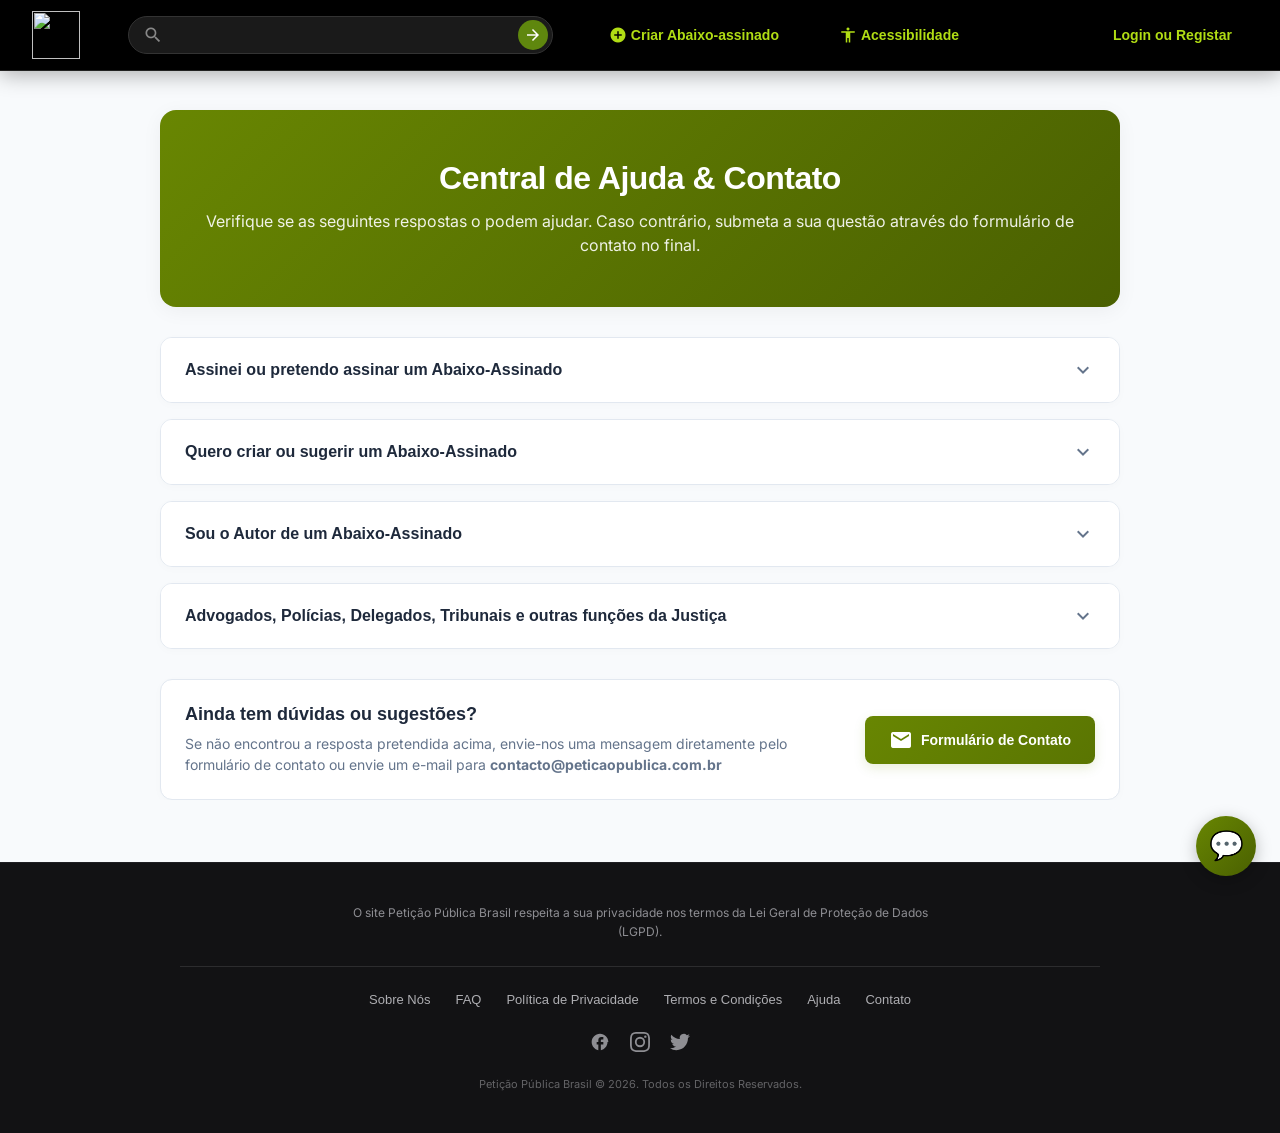
==== commit b7d20284: "refactor: melhora a pagina do footer e as relacionadas a ela" ====
--- a/contactus/index.html
+++ b/contactus/index.html
@@ -50,7 +50,313 @@
     </script>
 <link href="../accessibility.css?v=1.0.17" rel="stylesheet" type="text/css"/>
 <script defer="" src="../accessibility.js?v=1.0.17" type="text/javascript"></script>
-<link href="https://fonts.googleapis.com/icon?family=Material+Icons" rel="stylesheet"/></head>
+<link href="https://fonts.googleapis.com/icon?family=Material+Icons" rel="stylesheet"/>
+<style>
+    @import url('https://fonts.googleapis.com/css2?family=Inter:wght@400;500;600;700&display=swap');
+    
+    body {
+        background-color: #f8fafc;
+        font-family: 'Inter', sans-serif;
+    }
+    .contact-container {
+        max-width: 960px;
+        margin: 40px auto;
+        padding: 0 20px;
+    }
+    .contact-hero {
+        background: linear-gradient(135deg, #688602 0%, #4a6001 100%);
+        color: white;
+        padding: 50px 40px;
+        text-align: center;
+        border-radius: 16px;
+        margin-bottom: 30px;
+        box-shadow: 0 4px 20px rgba(0,0,0,0.05);
+    }
+    .contact-hero h1 {
+        margin: 0;
+        font-size: 32px;
+        font-weight: 700;
+        color: white !important;
+        letter-spacing: -0.5px;
+    }
+    .contact-hero p {
+        margin: 12px 0 0 0;
+        font-size: 16px;
+        color: rgba(255,255,255,0.9);
+        line-height: 1.5;
+    }
+    
+    /* Main Accordion Card */
+    .acc-card {
+        background: #ffffff;
+        border: 1px solid #e2e8f0;
+        border-radius: 12px;
+        margin-bottom: 16px;
+        overflow: hidden;
+        box-shadow: 0 2px 10px rgba(0,0,0,0.02);
+        transition: all 0.3s ease;
+    }
+    .acc-card:hover {
+        box-shadow: 0 4px 15px rgba(0,0,0,0.05);
+        border-color: #d4e5a0;
+    }
+    .acc-card-header {
+        padding: 20px 24px;
+        display: flex;
+        justify-content: space-between;
+        align-items: center;
+        cursor: pointer;
+        background: #ffffff;
+        user-select: none;
+        transition: background-color 0.2s ease;
+    }
+    .acc-card-header:hover {
+        background-color: #f8fafc;
+    }
+    .acc-card-header h3 {
+        margin: 0;
+        font-size: 16px;
+        font-weight: 600;
+        color: #1e293b;
+    }
+    .acc-card-header .icon-toggle {
+        color: #64748b;
+        transition: transform 0.3s ease;
+    }
+    .acc-card.open .acc-card-header .icon-toggle {
+        transform: rotate(180deg);
+        color: #688602;
+    }
+    .acc-card-body {
+        display: none;
+        padding: 0 24px 24px 24px;
+        border-top: 1px solid #f1f5f9;
+        background: #f8fafc;
+    }
+    
+    /* Sub Accordions */
+    .sub-acc-item {
+        border-bottom: 1px solid #e2e8f0;
+        padding: 16px 0;
+    }
+    .sub-acc-item:last-child {
+        border-bottom: none;
+        padding-bottom: 0;
+    }
+    .sub-acc-header {
+        display: flex;
+        justify-content: space-between;
+        align-items: center;
+        cursor: pointer;
+        user-select: none;
+    }
+    .sub-acc-header h4 {
+        margin: 0;
+        font-size: 14.5px;
+        font-weight: 500;
+        color: #475569;
+        transition: color 0.2s ease;
+    }
+    .sub-acc-header:hover h4 {
+        color: #688602;
+    }
+    .sub-acc-header .icon-sub-toggle {
+        font-size: 20px;
+        color: #94a3b8;
+        transition: transform 0.25s ease;
+    }
+    .sub-acc-item.open .sub-acc-header h4 {
+        color: #4a6001;
+        font-weight: 600;
+    }
+    .sub-acc-item.open .sub-acc-header .icon-sub-toggle {
+        transform: rotate(90deg);
+        color: #688602;
+    }
+    .sub-acc-body {
+        display: none;
+        padding-top: 12px;
+        padding-left: 8px;
+    }
+    .sub-acc-body p {
+        margin: 0;
+        font-size: 14px;
+        line-height: 1.6;
+        color: #475569;
+    }
+    .sub-acc-body a {
+        color: #688602;
+        text-decoration: underline;
+        font-weight: 500;
+    }
+
+    /* CTA Card for Form */
+    .contact-cta {
+        background: #ffffff;
+        border: 1px solid #e2e8f0;
+        border-radius: 12px;
+        padding: 24px;
+        margin-top: 30px;
+        display: flex;
+        align-items: center;
+        justify-content: space-between;
+        gap: 20px;
+        box-shadow: 0 2px 10px rgba(0,0,0,0.02);
+    }
+    @media (max-width: 768px) {
+        .contact-cta {
+            flex-direction: column;
+            text-align: center;
+        }
+    }
+    .contact-cta-content {
+        text-align: left;
+    }
+    @media (max-width: 768px) {
+        .contact-cta-content {
+            text-align: center;
+        }
+    }
+    .contact-cta-content h3 {
+        margin: 0 0 8px 0;
+        font-size: 18px;
+        font-weight: 600;
+        color: #1e293b;
+    }
+    .contact-cta-content p {
+        margin: 0;
+        font-size: 14px;
+        line-height: 1.5;
+        color: #64748b;
+    }
+    .btn-toggle-form {
+        display: inline-flex;
+        align-items: center;
+        gap: 8px;
+        background: linear-gradient(135deg, #688602 0%, #5a7502 100%);
+        color: white !important;
+        padding: 12px 24px;
+        border-radius: 8px;
+        font-size: 14px;
+        font-weight: 600;
+        text-decoration: none;
+        transition: all 0.2s ease;
+        box-shadow: 0 4px 12px rgba(104,134,2,0.15);
+        white-space: nowrap;
+    }
+    .btn-toggle-form:hover {
+        transform: translateY(-1px);
+        box-shadow: 0 6px 16px rgba(104,134,2,0.25);
+        text-decoration: none;
+    }
+
+    /* Contact Form Styling */
+    .form-card {
+        background: #ffffff;
+        border: 1px solid #e2e8f0;
+        border-radius: 16px;
+        padding: 30px;
+        margin-top: 30px;
+        box-shadow: 0 10px 25px rgba(0,0,0,0.03);
+    }
+    .form-title {
+        font-size: 20px;
+        color: #1e293b;
+        font-weight: 700;
+        margin-top: 0;
+        margin-bottom: 24px;
+        border-bottom: 2px solid #f1f5f9;
+        padding-bottom: 10px;
+        text-align: left;
+    }
+    .form-group {
+        margin-bottom: 20px;
+        text-align: left;
+    }
+    .form-group label {
+        display: block;
+        font-size: 14px;
+        font-weight: 600;
+        color: #475569;
+        margin-bottom: 8px;
+    }
+    .form-group input[type="text"],
+    .form-group textarea {
+        width: 100%;
+        box-sizing: border-box;
+        padding: 12px 16px;
+        border: 1.5px solid #e2e8f0;
+        border-radius: 8px;
+        font-size: 14px;
+        font-family: 'Inter', sans-serif;
+        color: #1e293b;
+        transition: all 0.2s ease;
+        background-color: #f8fafc;
+    }
+    .form-group input[type="text"]:focus,
+    .form-group textarea:focus {
+        border-color: #688602;
+        background-color: #ffffff;
+        box-shadow: 0 0 0 4px rgba(104,134,2,0.1);
+        outline: none;
+    }
+    .form-group .field-hint {
+        font-size: 12px;
+        color: #64748b;
+        margin-top: 6px;
+        line-height: 1.4;
+    }
+    .captcha-container {
+        margin: 24px 0;
+        text-align: left;
+    }
+    .form-actions {
+        text-align: right;
+    }
+    .btn-submit {
+        background: linear-gradient(135deg, #688602 0%, #5a7502 100%);
+        color: white !important;
+        padding: 12px 30px;
+        border: none;
+        border-radius: 8px;
+        font-size: 15px;
+        font-weight: 600;
+        cursor: pointer;
+        transition: all 0.2s ease;
+        box-shadow: 0 4px 12px rgba(104,134,2,0.2);
+    }
+    .btn-submit:hover {
+        transform: translateY(-1px);
+        box-shadow: 0 6px 16px rgba(104,134,2,0.3);
+    }
+    label.error {
+        color: #ef4444 !important;
+        font-size: 12.5px !important;
+        font-weight: 500 !important;
+        margin-top: 5px !important;
+        display: block !important;
+    }
+    input.error, textarea.error {
+        border-color: #f87171 !important;
+        background-color: #fef2f2 !important;
+    }
+</style>
+<script>
+    $(function() {
+        $('.acc-card-header').click(function() {
+            var card = $(this).closest('.acc-card');
+            card.toggleClass('open');
+            card.find('.acc-card-body').first().slideToggle(250);
+        });
+        
+        $('.sub-acc-header').click(function() {
+            var item = $(this).closest('.sub-acc-item');
+            item.toggleClass('open');
+            item.find('.sub-acc-body').first().slideToggle(200);
+        });
+    });
+</script>
+</head>
 <body>
 <div class="header">
 <div class="innerHeader">
@@ -81,7 +387,7 @@
 </div>
 <div style="height: 70px; float: right; margin: 10px 20px;">
 <div class="emailnewsletter" id="divemailnewsletter"><span class="material-icons search-icon" onclick="doSearch();" style="font-size: 20px; color: #888; margin-left: 10px; margin-right: 5px; cursor: pointer; vertical-align: middle;">search</span>
-<input id="txtemailnewsletter" maxlength="50" title="Procure Abaixo-Assinados" type="text" value=""/><a href="javascript:doSearch();" id="submitEmailNewsletter">procurar</a>
+<input id="txtemailnewsletter" maxlength="50" title="Procure Abaixo-Assinados" type="text" value=""/><a href="javascript:doSearch();" id="submitEmailNewsletter"><span class="material-icons" style="font-size: 18px; vertical-align: middle;">arrow_forward</span></a>
 </div>
 </div>
 </div>
@@ -95,464 +401,384 @@
 <input id="__VIEWSTATEGENERATOR" name="__VIEWSTATEGENERATOR" type="hidden" value="46798EB0"/>
 <input id="__EVENTVALIDATION" name="__EVENTVALIDATION" type="hidden" value="/wEdAAUy7PMd9/9QwVT4NcuRrXQPaJ2sDmxY+Z5NzypVnJkEOZtsH0S1iPGiC33viMKniqMZphoLYbJVAPHy4P1B/JHro1YupkqOSRjCs3Kj8M1UFjG0+9q1Rg8EQcP13KHH9zLgxvk4NiS0TyUDLGLfcI7s"/>
 </div>
-<div class="wrapper">
-<div class="pcontent" style="background-color:#fff;">
-<div class="pethead"><span>Verifique se as seguintes respostas o podem ajudar. Caso contrário pode
-                        submeter-nos a sua questão através do formulário no final.</span></div>
-<div class="dform" style="padding: 0 20px;">
-<h1 style="font-family: Verdana; font-size: 12pt; margin-top: 20px; font-weight: bold;">
-                        Ajuda/Contato do site Petição Pública Brasil</h1><br/>
-<div style="padding:10px;">
-<div class="accordionButton">
-<h3>Assinei ou pretendo assinar um Abaixo-Assinado.</h3>
-</div>
-<div class="accordionContent">
-<div class="accordionSubButton">
-<h4>Desejo contatar o Autor de um Abaixo-Assinado</h4>
-</div>
-<div class="accordionSubContent" style="display:none;">
-<p>Para contactar o autor de uma Abaixo-Assinado deve, na página do próprio
-                                    Abaixo-Assinado, verificar o link lateral onde diz "Contactar Autor".
-                                    <br/>
-<br/>Após preencher o formulário de contacto, o sistema envia um email ao autor do
-                                    Abaixo-Assinado que poderá responder à sua questão ou sugestão. Tenha a atenção de
-                                    colocar corretamente o seu email, caso contrário o autor não conseguirá responder.
-                                </p>
-</div>
-<div class="accordionSubButton">
-<h4>Pretendo remover a minha assinatura</h4>
-</div>
-<div class="accordionSubContent" style="display:none;">
-<p>Para iniciar o processo de remoção da sua assinatura de uma Petição ou
-                                    Abaixo-Assinado deverá aceder a este <a href="https://peticaopublica.com.br/RemoveSignature.aspx" style="text-decoration: underline;" target="blank">Link de Remover</a> e preencher os campos
-                                    solicitados.
-                                    <br/>
-<br/>Deverá saber o link/url completo da Petição e também o email com que efectuou a
-                                    sua assinatura. Após colocar estes dados ser-lhe-à enviado um email para completar o
-                                    processo e remover efectivamente a assinatura.
-                                    <br/>
-<br/>Se tiver dificuldades com este processo entre em contato através do <a href="#" onclick="return changebox();">formulário de contato</a> e indique-nos qual o
-                                    link/url do Abaixo-Assinado que assinou e qual foi o email de assinatura.
-                                </p>
-</div>
-<div class="accordionSubButton">
-<h4>Assinei um Abaixo-assinado e depois recebi um email com publicidade. O que é isto?
-                                </h4>
-</div>
-<div class="accordionSubContent" style="display:none;">
-<p>No momento da assinatura de um Abaixo-Assinado é permitido ao signatário escolher se
-                                    deseja receber a nossa newsletter ou campanhas comerciais, assinalando para o
-                                    efeito, a opção "Não me importo que o Petição Pública Brasil me contate para
-                                    campanhas ou abaixo-assinados do mesmo género".
-                                    <br/>
-<br/>Ao deixar esta opção assinalada, o site envia periodicamente alguma publicidade
-                                    de parceiros interessados em comunicar as suas marcas ou produtos. Nunca em momento
-                                    algum passamos o seu contato à terceiros e todas as comunicações são efetuadas
-                                    exclusivamente pelo nosso site.
-                                    <br/>
-<br/>Existem variados custos com infra-estrutura tecnológica, desenvolvimento de
-                                    software, gestão e manutenção do site. Não temos, nem desejamos, qualquer apoio
-                                    governamental ou institucional para suportar todos os custos de um site desta
-                                    natureza.
-                                    <br/>
-<br/>É o nosso intuito continuar a fornecer um serviço totalmente gratuito em prol da
-                                    democracia no Brasil, por isso, a única forma que temos para viabilizar a
-                                    continuidade deste projecto é enviar, periodicamente, alguma publicidade, que ajuda
-                                    a minimizar os custos.
-                                    <br/>
-<br/>Agradecemos a sua compreensão e compreendemos que não queira receber qualquer
-                                    tipo de publicidade ou Newsletter. Nesse sentido poderá remover o seu contacto
-                                    através dos links disponibilizados na newsletter ou através do link
-                                    http://peticaopublica.com.br/cancelnewsletter.aspx
-                                </p>
-</div>
-<div class="accordionSubButton">
-<h4>Não concordo com o Abaixo-assinado. Quem é o responsável?</h4>
-</div>
-<div class="accordionSubContent" style="display:none;">
-<p>O nosso serviço fornece apenas o alojamento gratuito para Abaixo-Assinados online mas
-                                    não é responsável pela criação dos mesmos.
-                                    <br/>
-<br/>Todas os Abaixo-Assinados são unicamente da responsabilidade dos seus autores.
-                                    <br/>
-<br/>Os Abaixo-Assinados existentes não reflectem, de forma alguma, os pontos de
-                                    vista ou opiniões do site Petição Pública Brasil.
-                                    <br/>
-<br/>Para contatar o autor de um Abaixo-Assinado deve, na página do Abaixo-Assinado,
-                                    verificar o link lateral onde diz "Contatar Autor".
-                                </p>
-</div>
-</div>
-<div class="accordionButton">
-<h3>Quero criar ou sugerir um Abaixo-Assinado.</h3>
-</div>
-<div class="accordionContent" style="display: block;">
-<div class="accordionSubButton">
-<h4>Quero sugerir-vos um Abaixo-Assinado</h4>
-</div>
-<div class="accordionSubContent" style="display:none;">
-<p>O nosso serviço fornece apenas o alojamento gratuito para Abaixo-Assinados online mas
-                                    não é responsável pela criação dos mesmos.
-                                    <br/>
-<br/>Neste caso deve ser você mesmo a criar o Abaixo-assinado sobre o tema que o
-                                    incomoda ou para o qual acha que deve chamar a atenção da sociedade.
-                                    <br/>
-<br/>Todas os Abaixo-Assinados são unicamente da responsabilidade dos seus autores.
-                                    <br/>
-<br/>Para um Abaixo-Assinado ter a maior visibilidade e adesão possível deve ser
-                                    divulgada no Facebook, Twitter, em Fóruns, Blogs e também sites sobre o tema em
-                                    causa.
-                                    <br/>
-<br/>Pode também enviar um email para os meios de comunicação e grupos de mídia
-                                    informando sobre o Abaixo-Assinado.
-                                    <br/>
-<br/>Deve divulgar também junto dos seus amigos e contactos, enviando um email e
-                                    informando sobre o abaixo-assinado e pedindo a colaboração de todos na divulgação.
-                                </p>
-</div>
-</div>
-<div class="accordionButton">
-<h3>Sou o Autor de um Abaixo-Assinado</h3>
-</div>
-<div class="accordionContent" style="display: block;">
-<div class="accordionSubButton">
-<h4>Pretendo modificar o meu Abaixo-Assinado.</h4>
-</div>
-<div class="accordionSubContent" style="">
-<p>O autor do Abaixo-Assinado pode a qualquer momento fazer a gestão da mesma através da
-                                    área de Gestão de Petições sem que isso afecte as assinaturas ou o funcionamento da
-                                    mesma.
-                                    <br/>
-<br/>Para usar a área de Gestão de Petições deve efetuar o login no site com o email
-                                    e password que usou na criação do Abaixo-Assinado ou no caso de ter usado o Facebook
-                                    para se registar, fazer login pelo mesmo método.
-                                    <br/>
-<br/>Para fazer login deverá aceder ao link existente no canto superior direito do
-                                    site onde diz "Login ou Registar". Após fazer o login aparece o seu nome no mesmo
-                                    local. Ao clicar no seu nome, surge um menu com a opção "Minhas Petições" e onde tem
-                                    acesso à Gestão das Petições.
-                                    <br/>
-<br/>Nesse local pode, efetuar correcções ao texto do Abaixo-Assinado, adicionar
-                                    links, fazer actualizações sobre informações relevantes, adicionar imagens ou
-                                    videos, exportar a lista de assinaturas, entre outras funcionalidades.
-                                </p>
-</div>
-<div class="accordionSubButton">
-<h4>Pretendo imprimir o meu Abaixo-Assinado</h4>
-</div>
-<div class="accordionSubContent" style="">
-<p>Para poder imprimir o seu Abaixo-Assinado deve:
-                                    <br/>
-<br/>1. Aceder à área de Gestão de Abaixo-Assinados (após fazer login o seu nome
-                                    surge no canto superior direito. Escolher no menu "Meus Abaixo-Assinados");
-                                    <br/>2. Selecionar a opção "Gerir Assinaturas";
-                                    <br/>3. No fim da página escolher a opção "Exportar para Excel toda a Petição";
-                                    <br/>4. Abrir o ficheiro com o excel e verificar a lista. (remover signatários que
-                                    tenham erros);
-                                    <br/>5. Selecionar a opção imprimir no excel ou outro software semelhante.
-                                </p>
-</div>
-<div class="accordionSubButton">
-<h4>Como baixar a lista de assinaturas do meu Abaixo-Assinado?</h4>
-</div>
-<div class="accordionSubContent" style="">
-<p>Para baixar a lista de subscritores do seu Abaixo-Assinado deve entrar na área de
-                                    Gestão de Petições, após fazer login no link existente no topo do site.
-                                    <br/>
-<br/>Para entrar na área de Gestão deve fazer login através do link "Login ou
-                                    Registar" existente no topo do site. Após efectuar o login, o seu nome surge no
-                                    mesmo local e ao clicar no seu nome abre um menu com a opção "Minhas Petições" para
-                                    aceder à área de Gestão de Petições.
-                                    <br/>
-<br/>Na área de Gestão pode exportar as assinaturas através da opção "Gerir
-                                    assinaturas" e posteriormente através do botão "Exportar para Excel toda a Petição",
-                                    existente no fim da página.
-                                </p>
-</div>
-<div class="accordionSubButton">
-<h4>Pretendo desactivar o meu Abaixo-Assinado. Como fazer?</h4>
-</div>
-<div class="accordionSubContent" style="">
-<p>Pode desactivar o seu Abaixo-Assinado através da área de Gestão de Petições existente
-                                    após efectuar o login. Para desactivar deverá entrar na área de "Editar
-                                    Abaixo-Assinado" e clicar no botão que diz "Encerrar definitivamente". Poderá sempre
-                                    voltar a reactivar o seu Abaixo-Assinado quando entender.
-                                    <br/>
-<br/>Após desactivar o Abaixo-Assinado o mesmo não aceitará mais assinaturas. O
-                                    Abaixo-Assinado continua visível no site para efeitos de consulta mas não será
-                                    permitido recolher mais signatários enquanto estiver no estado de desactivado.
-                                    <br/>
-<br/>No caso de querer remover o Abaixo-Assinado e esta não ficar disponível para
-                                    consulta no site deverá enviar-nos esse pedido por email ou através do formulário de
-                                    contacto. Apenas os autores dos Abaixo-Assinado podem solicitar a remoção dos
-                                    mesmos.
-                                </p>
-</div>
-<div class="accordionSubButton">
-<h4>Quem envia a Petição aos destinatários? Eu ou o site Petição Pública?</h4>
-</div>
-<div class="accordionSubContent" style="">
-<p>O nosso serviço fornece apenas alojamento gratuito para Abaixo-Assinados online.
-                                    Fornecemos toda a tecnologia e infra-estrutura necessária. Permitimos desta forma
-                                    que qualquer cidadão faça um Abaixo-Assinado e recolha assinaturas para atingir
-                                    determinados objectivos.
-                                    <br/>
-<br/>Cabe ao autor do Abaixo-Assinado enviar ou entregar aos destinatários o
-                                    Abaixo-Assinado quando entender ter atingido o objectivo proposto. A entrega poderá
-                                    ser feita em papel, após imprimir as assinaturas ou pela via electrónica, através do
-                                    envio de um email aos destinatários.
-                                </p>
-</div>
-</div>
-<div class="accordionButton">
-<h3>Advogados, Polícias, Delegados, Tribunais e outras funções da Justiça</h3>
-</div>
-<div class="accordionContent" style="display: block;">
-<div class="accordionSubButton">
-<h4>Sou Advogado(a) e pretendo denunciar uma Petição</h4>
-</div>
-<div class="accordionSubContent" style="display: block;">
-<p>A forma mais simples para denunciar uma petição é enviar um email para
-                                    <b>contacto@peticaopublica.com.br</b> a indicar qual o link da Petição e as razões
-                                    que levam a fazer a denuncia.
-                                    <br/>
-<br/>Email de contacto direto: <b>contacto@peticaopublica.com.br</b>
-<br/>
-<br/>Tenha em atenção que a nossa plataforma fornece apenas o alojamento gratuito
-                                    para Abaixo-Assinados e Petições online mas não é responsável pela criação dos
-                                    mesmos. Todo o conteúdo de petições e abaixo-assinados é criado por terceiros.
-                                    <br/>
-<br/>De acordo com o Marco Civil da Internet (MCI) e conforme dispõe o art. 19 do
-                                    MCI, de forma a assegurar a liberdade de expressão e impedir a censura, o provedor
-                                    de aplicações de internet não é responsavel pelo conteúdo gerado por terceiros.
-                                    <br/>Estará no entanto sempre disponivel para remoção do conteúdo e fornecimento de
-                                    registos de conexão ou de acesso auxiliando na identificação da autoria do fato.
-                                    <br/>
-<br/><strong>* Atenção (advogados, tribunais, juizes):</strong> Por favor não envie
-                                    emails, cartas, solicitação de informação ou qualquer tipo de documentação para a
-                                    empresa provedora do registro do domínio. A empresa provedora do registro do domínio
-                                    tem unicamente essa função, não tendo qualquer tipo de acesso a qualquer informação,
-                                    nenhuma participação na gestão ou acesso a qualquer conteúdo do site. O envio de
-                                    qualquer tipo de solicitação para a empresa de registro do domínio apenas levará a
-                                    uma maior morosidade e burocracia de todo o processo. Para evitar lentidão do
-                                    processo e tornar tudo muito mais célere, basta que nos envie diretamente um email
-                                    para "<b>
-<script language="javascript">document.write('contacto'); document.write('@'); document.write('peticao'); document.write('publica'); document.write('.com.br');</script>
-                                        contacto@peticaopublica.com.br
-                                    </b>" solicitando a informação pretendida. Muito obrigado.
-                                    <br/>
-</p>
-</div>
-<div class="accordionSubButton">
-<h4>Sou Delegado, Polícia, Oficial de Justiça ou exerço funções na Justiça e pretendo
-                                    saber informações sobre uma Petição</h4>
-</div>
-<div class="accordionSubContent" style="display:none;">
-<p>A forma mais simples e rápida de nos contatar é enviar-nos um email a indicar qual a
-                                    Petição em causa e qual a situação pretendida.
-                                    <br/>
-<br/>Email para contato direto: <b>contacto@peticaopublica.com.br</b> ou
-                                    <b>petitionpublic@gmail.com</b>
-<br/>
-<br/>Estamos sempre atentos ao email e responderemos com a maior brevidade possível.
-                                    Muito obrigado.
-                                    <br/>
-</p>
-</div>
-<div class="accordionSubButton">
-<h4>Qual o contato telefónico ou contato do responsável do site?</h4>
-</div>
-<div class="accordionSubContent" style="display:none;">
-<p>O site não tem de momento contato telefónico devido a ser um projecto simples,
-                                    privado e particular, sem ligação a nenhum organismo do estado, empresa ou qualquer
-                                    tipo de instituição ou organização.
-                                    <br/>
-<br/>A forma mais simples e rápida de entrar em contato conosco é por email. Através
-                                    do email <b>contacto@peticaopublica.com.br</b> poderá colocar as suas questões.
-                                    Estamos sempre atentos ao email e responderemos com a maior brevemente possível.
-                                    <br/>
-<br/>Contato de Email: <b>contacto@peticaopublica.com.br</b>
-<br/>
-<br/>Se necessitar saber mais informações sobre o nome e endereço do responsável do
-                                    site por favor envie um email para <b>
-<script language="javascript">document.write('contacto'); document.write('@'); document.write('peticao'); document.write('publica'); document.write('.com.br');</script>
-                                        contacto@peticaopublica.com.br
-                                    </b>, ao qual responderemos com a maior brevidade possivel.
-                                    <br/>
-<br/><strong>* Atenção (advogados, tribunais, juizes):</strong> Por favor não envie
-                                    emails, cartas, solicitação de informação ou qualquer tipo de documentação para a
-                                    empresa provedora do registro do domínio. A empresa provedora do registro do domínio
-                                    tem unicamente essa função, não tendo qualquer tipo de acesso a qualquer informação,
-                                    nenhuma participação na gestão ou acesso a qualquer conteúdo do site. O envio de
-                                    qualquer tipo de solicitação para a empresa de registro do domínio apenas levará a
-                                    uma maior morosidade e burocracia de todo o processo. Para evitar lentidão do
-                                    processo e tornar tudo muito mais célere, basta que nos envie diretamente um email
-                                    para "<b>
-<script language="javascript">document.write('contacto'); document.write('@'); document.write('peticao'); document.write('publica'); document.write('.com.br');</script>
-                                        contacto@peticaopublica.com.br
-                                    </b>" solicitando a informação pretendida. Muito obrigado.
-                                    <br/>
-</p>
-</div>
-</div>
-</div>
-<h2 style="font-family: Verdana; font-size: 13px;"><a href="#" id="cmain_aBoxFormulario" onclick="return changebox();" style="font-size: 13px; text-decoration: none;"><img src="https://peticaopublica.com.br/images/iconarrowdownblack.png" style="border: 0; padding-left: 10px;"/>  Se não encontrou resposta à sua
-                            questão na lista acima, pode por favor enviar as suas dúvidas ou sugestões através do
-                            <strong style="text-decoration: underline;">formulário de contato</strong> ou enviar email
-                            para
-                            <script language="javascript">document.write('contacto'); document.write('@'); document.write('peticao'); document.write('publica'); document.write('.com.br');</script>
-                            contacto@peticaopublica.com.br
-                        </a> </h2>
-<div id="cmain_divFormulario" style="border:solid 1px #dcdcdc;padding:5px;display:none;">
-<b>Formulário de contato</b>
-<table border="0" cellpadding="2" cellspacing="2">
-<tbody>
-<tr>
-<td><label accesskey="T" for="ctl00_cmain_txtNome">Nome</label> </td>
-<td><input id="cmain_txtNome" maxlength="100" name="ctl00$cmain$txtNome" style="width:432px;" type="text"/><br/></td>
-</tr>
-<tr>
-<td><label accesskey="U" for="ctl00_cmain_txtEmail">E-Mail</label></td>
-<td><input id="cmain_txtEmail" inputmode="email" maxlength="100" name="ctl00$cmain$txtEmail" style="width:432px;" type="text"/><br/><span style="font-family: Verdana; font-size: 8pt;">Por favor verifique seu email.
-                                            Se for incorreto não podemos responder.</span> </td>
-</tr>
-<tr>
-<td><label accesskey="D" for="ctl00_cmain_txtDescricao">Comentário/Sugestão</label>
-</td>
-<td><textarea cols="20" id="cmain_txtDescricao" name="ctl00$cmain$txtDescricao" rows="5" style="height:171px;width:432px;"></textarea><br/>
-</td>
-</tr>
-<tr>
-<td> </td>
-<td>
-<div class="g-recaptcha" data-callback="recaptchaCallback" data-sitekey="6LcoYVEUAAAAAGJex5G7YCc9VWbtJs_jqNZ6QTlm" id="recaptcha">
-<div style="width: 304px; height: 78px;">
-<div><iframe frameborder="0" height="78" name="a-q7z49drbiccl" role="presentation" sandbox="allow-forms allow-popups allow-same-origin allow-scripts allow-top-navigation allow-modals allow-popups-to-escape-sandbox allow-storage-access-by-user-activation" scrolling="no" src="https://www.google.com/recaptcha/api2/anchor?ar=1&amp;k=6LcoYVEUAAAAAGJex5G7YCc9VWbtJs_jqNZ6QTlm&amp;co=aHR0cHM6Ly9wZXRpY2FvcHVibGljYS5jb20uYnI6NDQz&amp;hl=pt-PT&amp;v=MerVUtRoajKEbP7pLiGXkL28&amp;size=normal&amp;anchor-ms=20000&amp;execute-ms=30000&amp;cb=602zmtvmnicz" title="reCAPTCHA" width="304"></iframe>
-</div><textarea class="g-recaptcha-response" id="g-recaptcha-response" name="g-recaptcha-response" style="width: 250px; height: 40px; border: 1px solid rgb(193, 193, 193); margin: 10px 25px; padding: 0px; resize: none; display: none;"></textarea>
-</div><iframe style="display: none;"></iframe>
-</div>
-<input class="hiddenRecaptcha required" id="hiddenRecaptcha" name="hiddenRecaptcha" type="hidden"/>
-</td>
-</tr>
-<tr>
-<td align="right" colspan="2">
-<input class="btn2 bgreen" id="cmain_cmdAdicionar" name="ctl00$cmain$cmdAdicionar" type="submit" value="Enviar"/>
-</td>
-</tr>
-</tbody>
-</table>
-</div>
-<div class="petFooter" style="background-color: #fff; padding: 5px 0;"></div>
-<script type="text/javascript">
-
-                        $(function () {
-                            $('.accordionButton').click(function () { $(this).next().toggle(); });
-                            $('.accordionSubButton').click(function () { $(this).next().toggle(); });
-                            $(".accordionContent:not(:first)").hide();
-
-                            $("#aspnetForm").validate({
-                                ignore: ".ignore",
-                                rules: {
-                                    ctl00$cmain$txtNome: { minlength: 3, required: true },
-                                    ctl00$cmain$txtEmail: { required: true, email: true },
-                                    ctl00$cmain$txtDescricao: { required: true },
-                                    hiddenRecaptcha: {
-                                        required: function () {
-                                            var gcr = grecaptcha.getResponse();
-                                            var hfgcr = document.getElementById("hiddenRecaptcha");
-                                            hfgcr.value = '';
-                                            if (gcr == '') {
-                                                return true;
-                                            }
-                                            else {
-                                                hfgcr.value = 'siga';
-                                                return false;
-                                            }
-                                        }
-                                    }
-                                    //ctl00$cmain$txtCaptcha: {required: true}
-                                },
-                                messages: {
-                                    ctl00$cmain$txtNome: { required: "Campo Obrigatório", minlength: "Coloque o seu nome" },
-                                    ctl00$cmain$txtEmail: { required: "Campo Obrigatório", email: "Coloque o seu email" },
-                                    ctl00$cmain$txtDescricao: { required: "Campo Obrigatório" },
-                                    hiddenRecaptcha: { required: "Por favor confirme o captcha" }
-                                    //ctl00$cmain$txtCaptcha: {required: "Campo Obrigatório"}
-                                }
-                            });
-
-                        });
-
-                        function changebox() {
-                            var divFormularioID = $("#cmain_divFormulario");
-                            if (divFormularioID.css('display') == 'none') {
-                                divFormularioID.show();
-                            } else {
-                                divFormularioID.hide();
+<div class="contact-container">
+    <div class="contact-hero">
+        <h1>Central de Ajuda &amp; Contato</h1>
+        <p>Verifique se as seguintes respostas o podem ajudar. Caso contrário, submeta a sua questão através do formulário de contato no final.</p>
+    </div>
+
+    <!-- Categoria 1 -->
+    <div class="acc-card">
+        <div class="acc-card-header">
+            <h3>Assinei ou pretendo assinar um Abaixo-Assinado</h3>
+            <span class="material-icons icon-toggle">expand_more</span>
+        </div>
+        <div class="acc-card-body">
+            <div class="sub-acc-item">
+                <div class="sub-acc-header">
+                    <h4>Desejo contatar o Autor de um Abaixo-Assinado</h4>
+                    <span class="material-icons icon-sub-toggle">chevron_right</span>
+                </div>
+                <div class="sub-acc-body">
+                    <p>Para contactar o autor de uma Abaixo-Assinado deve, na página do próprio Abaixo-Assinado, verificar o link lateral onde diz "Contactar Autor".<br/><br/>Após preencher o formulário de contacto, o sistema envia um email ao autor do Abaixo-Assinado que poderá responder à sua questão ou sugestão. Tenha a atenção de colocar corretamente o seu email, caso contrário o autor não conseguirá responder.</p>
+                </div>
+            </div>
+            
+            <div class="sub-acc-item">
+                <div class="sub-acc-header">
+                    <h4>Pretendo remover a minha assinatura</h4>
+                    <span class="material-icons icon-sub-toggle">chevron_right</span>
+                </div>
+                <div class="sub-acc-body">
+                    <p>Para iniciar o processo de remoção da sua assinatura de uma Petição ou Abaixo-Assinado deverá aceder a este <a href="https://peticaopublica.com.br/RemoveSignature.aspx" target="_blank">Link de Remover</a> e preencher os campos solicitados.<br/><br/>Deverá saber o link/url completo da Petição e também o email com que efectuou a sua assinatura. Após colocar estes dados ser-lhe-à enviado um email para completar o processo e remover efectivamente a assinatura.<br/><br/>Se tiver dificuldades com este processo entre em contato através do <a href="#" onclick="return changebox();">formulário de contato</a> e indique-nos qual o link/url do Abaixo-Assinado que assinou e qual foi o email de assinatura.</p>
+                </div>
+            </div>
+
+            <div class="sub-acc-item">
+                <div class="sub-acc-header">
+                    <h4>Assinei um Abaixo-assinado e depois recebi um email com publicidade. O que é isto?</h4>
+                    <span class="material-icons icon-sub-toggle">chevron_right</span>
+                </div>
+                <div class="sub-acc-body">
+                    <p>No momento da assinatura de um Abaixo-Assinado é permitido ao signatário escolher se deseja receber a nossa newsletter ou campanhas comerciais, assinalando para o efeito, a opção "Não me importo que o Petição Pública Brasil me contate para campanhas ou abaixo-assinados do mesmo género".<br/><br/>Ao deixar esta opção assinalada, o site envia periodicamente alguma publicidade de parceiros interessados em comunicar as suas marcas ou produtos. Nunca em momento algum passamos o seu contato à terceiros e todas as comunicações são efetuadas exclusivamente pelo nosso site.<br/><br/>Existem variados custos com infra-estrutura tecnológica, desenvolvimento de software, gestão e manutenção do site. Não temos, nem desejamos, qualquer apoio governamental ou institucional para suportar todos os custos de um site desta natureza.<br/><br/>É o nosso intuito continuar a fornecer um serviço totalmente gratuito em prol da democracia no Brasil, por isso, a única forma que temos para viabilizar a continuidade deste projecto é enviar, periodicamente, alguma publicidade, que ajuda a minimizar os custos.<br/><br/>Agradecemos a sua compreensão e compreendemos que não queira receber qualquer tipo de publicidade ou Newsletter. Nesse sentido poderá remover o seu contacto através dos links disponibilizados na newsletter ou através do link <a href="http://peticaopublica.com.br/cancelnewsletter.aspx" target="_blank">cancelar newsletter</a>.</p>
+                </div>
+            </div>
+
+            <div class="sub-acc-item">
+                <div class="sub-acc-header">
+                    <h4>Não concordo com o Abaixo-assinado. Quem é o responsável?</h4>
+                    <span class="material-icons icon-sub-toggle">chevron_right</span>
+                </div>
+                <div class="sub-acc-body">
+                    <p>O nosso serviço fornece apenas o alojamento gratuito para Abaixo-Assinados online mas não é responsável pela criação dos mesmos.<br/><br/>Todas os Abaixo-Assinados são unicamente da responsabilidade dos seus autores.<br/><br/>Os Abaixo-Assinados existentes não reflectem, de forma alguma, os pontos de vista ou opiniões do site Petição Pública Brasil.<br/><br/>Para contatar o autor de um Abaixo-Assinado deve, na página do Abaixo-Assinado, verificar o link lateral onde diz "Contatar Autor".</p>
+                </div>
+            </div>
+        </div>
+    </div>
+
+    <!-- Categoria 2 -->
+    <div class="acc-card">
+        <div class="acc-card-header">
+            <h3>Quero criar ou sugerir um Abaixo-Assinado</h3>
+            <span class="material-icons icon-toggle">expand_more</span>
+        </div>
+        <div class="acc-card-body">
+            <div class="sub-acc-item">
+                <div class="sub-acc-header">
+                    <h4>Quero sugerir-vos um Abaixo-Assinado</h4>
+                    <span class="material-icons icon-sub-toggle">chevron_right</span>
+                </div>
+                <div class="sub-acc-body">
+                    <p>O nosso serviço fornece apenas o alojamento gratuito para Abaixo-Assinados online mas não é responsável pela criação dos mesmos.<br/><br/>Neste caso deve ser você mesmo a criar o Abaixo-assinado sobre o tema que o incomoda ou para o qual acha que deve chamar a atenção da sociedade.<br/><br/>Todas os Abaixo-Assinados são unicamente da responsabilidade dos seus autores.<br/><br/>Para um Abaixo-Assinado ter a maior visibilidade e adesão possível deve ser divulgada no Facebook, Twitter, em Fóruns, Blogs e também sites sobre o tema em causa.<br/><br/>Pode também enviar um email para os meios de comunicação e grupos de mídia informando sobre o Abaixo-Assinado.<br/><br/>Deve divulgar também junto dos seus amigos e contactos, enviando um email e informando sobre o abaixo-assinado e pedindo a colaboração de todos na divulgação.</p>
+                </div>
+            </div>
+        </div>
+    </div>
+
+    <!-- Categoria 3 -->
+    <div class="acc-card">
+        <div class="acc-card-header">
+            <h3>Sou o Autor de um Abaixo-Assinado</h3>
+            <span class="material-icons icon-toggle">expand_more</span>
+        </div>
+        <div class="acc-card-body">
+            <div class="sub-acc-item">
+                <div class="sub-acc-header">
+                    <h4>Pretendo modificar o meu Abaixo-Assinado</h4>
+                    <span class="material-icons icon-sub-toggle">chevron_right</span>
+                </div>
+                <div class="sub-acc-body">
+                    <p>O autor do Abaixo-Assinado pode a qualquer momento fazer a gestão do mesmo através da área de Gestão de Petições sem que isso afecte as assinaturas ou o funcionamento da mesma.<br/><br/>Para usar a área de Gestão de Petições deve efetuar o login no site com o email e password que usou na criação do Abaixo-Assinado ou no caso de ter usado o Facebook para se registar, fazer login pelo mesmo método.<br/><br/>Para fazer login deverá aceder ao link existente no canto superior direito do site onde diz "Login ou Registar". Após fazer o login aparece o seu nome no mesmo local. Ao clicar no seu nome, surge um menu com a opção "Minhas Petições" e onde tem acesso à Gestão das Petições.<br/><br/>Nesse local pode, efetuar correcções ao texto do Abaixo-Assinado, adicionar links, fazer actualizações sobre informações relevantes, adicionar imagens ou videos, exportar a lista de assinaturas, entre outras funcionalidades.</p>
+                </div>
+            </div>
+
+            <div class="sub-acc-item">
+                <div class="sub-acc-header">
+                    <h4>Pretendo imprimir o meu Abaixo-Assinado</h4>
+                    <span class="material-icons icon-sub-toggle">chevron_right</span>
+                </div>
+                <div class="sub-acc-body">
+                    <p>Para poder imprimir o seu Abaixo-Assinado deve:<br/><br/>1. Aceder à área de Gestão de Abaixo-Assinados (após fazer login o seu nome surge no canto superior direito. Escolher no menu "Meus Abaixo-Assinados");<br/>2. Selecionar a opção "Gerir Assinaturas";<br/>3. No fim da página escolher a opção "Exportar para Excel toda a Petição";<br/>4. Abrir o ficheiro com o excel e verificar a lista. (remover signatários que tenham erros);<br/>5. Selecionar a opção imprimir no excel ou outro software semelhante.</p>
+                </div>
+            </div>
+
+            <div class="sub-acc-item">
+                <div class="sub-acc-header">
+                    <h4>Como baixar a lista de assinaturas do meu Abaixo-Assinado?</h4>
+                    <span class="material-icons icon-sub-toggle">chevron_right</span>
+                </div>
+                <div class="sub-acc-body">
+                    <p>Para baixar a lista de subscritores do seu Abaixo-Assinado deve entrar na área de Gestão de Petições, após fazer login no link existente no topo do site.<br/><br/>Para entrar na área de Gestão deve fazer login através do link "Login ou Registar" existente no topo do site. Após efectuar o login, o seu nome surge no mesmo local e ao clicar no seu nome abre um menu com a opção "Minhas Petições" para aceder à área de Gestão de Petições.<br/><br/>Na área de Gestão pode exportar as assinaturas através da opção "Gerir assinaturas" e posteriormente através do botão "Exportar para Excel toda a Petição", existente no fim da página.</p>
+                </div>
+            </div>
+
+            <div class="sub-acc-item">
+                <div class="sub-acc-header">
+                    <h4>Pretendo desactivar o meu Abaixo-Assinado. Como fazer?</h4>
+                    <span class="material-icons icon-sub-toggle">chevron_right</span>
+                </div>
+                <div class="sub-acc-body">
+                    <p>Pode desactivar o seu Abaixo-Assinado através da área de Gestão de Petições existente após efectuar o login. Para desactivar deverá entrar na área de "Editar Abaixo-Assinado" e clicar no botão que diz "Encerrar definitivamente". Poderá sempre voltar a reactivar o seu Abaixo-Assinado quando entender.<br/><br/>Após desactivar o Abaixo-Assinado o mesmo não aceitará mais assinaturas. O Abaixo-Assinado continua visível no site para efeitos de consulta mas não será permitido recolher mais signatários enquanto estiver no estado de desactivado.<br/><br/>No caso de querer remover o Abaixo-Assinado e esta não ficar disponível para consulta no site deverá enviar-nos esse pedido por email ou através do formulário de contacto. Apenas os autores dos Abaixo-Assinado podem solicitar a remoção dos mesmos.</p>
+                </div>
+            </div>
+
+            <div class="sub-acc-item">
+                <div class="sub-acc-header">
+                    <h4>Quem envia a Petição aos destinatários? Eu ou o site Petição Pública?</h4>
+                    <span class="material-icons icon-sub-toggle">chevron_right</span>
+                </div>
+                <div class="sub-acc-body">
+                    <p>O nosso serviço fornece apenas alojamento gratuito para Abaixo-Assinados online. Fornecemos toda a tecnologia e infra-estrutura necessária. Permitimos desta forma que qualquer cidadão faça um Abaixo-Assinado e recolha assinaturas para atingir determinados objectivos.<br/><br/>Cabe ao autor do Abaixo-Assinado enviar ou entregar aos destinatários o Abaixo-Assinado quando entender ter atingido o objectivo proposto. A entrega poderá ser feita em papel, após imprimir as assinaturas ou pela via electrónica, através do envio de um email aos destinatários.</p>
+                </div>
+            </div>
+        </div>
+    </div>
+
+    <!-- Categoria 4 -->
+    <div class="acc-card">
+        <div class="acc-card-header">
+            <h3>Advogados, Polícias, Delegados, Tribunais e outras funções da Justiça</h3>
+            <span class="material-icons icon-toggle">expand_more</span>
+        </div>
+        <div class="acc-card-body">
+            <div class="sub-acc-item">
+                <div class="sub-acc-header">
+                    <h4>Sou Advogado(a) e pretendo denunciar uma Petição</h4>
+                    <span class="material-icons icon-sub-toggle">chevron_right</span>
+                </div>
+                <div class="sub-acc-body">
+                    <p>A forma mais simples para denunciar uma petição é enviar um email para <b>contacto@peticaopublica.com.br</b> a indicar qual o link da Petição e as razões que levam a fazer a denuncia.<br/><br/>Email de contacto direto: <b>contacto@peticaopublica.com.br</b><br/><br/>Tenha em atenção que a nossa plataforma fornece apenas o alojamento gratuito para Abaixo-Assinados e Petições online mas não é responsável pela criação dos mesmos. Todo o conteúdo de petições e abaixo-assinados é criado por terceiros.<br/><br/>De acordo com o Marco Civil da Internet (MCI) e conforme dispõe o art. 19 do MCI, de forma a assegurar a liberdade de expressão e impedir a censura, o provedor de aplicações de internet não é responsavel pelo conteúdo gerado por terceiros.<br/>Estará no entanto sempre disponivel para remoção do conteúdo e fornecimento de registos de conexão ou de acesso auxiliando na identificação da autoria do fato.<br/><br/><strong>* Atenção (advogados, tribunais, juizes):</strong> Por favor não envie emails, cartas, solicitação de informação ou qualquer tipo de documentação para a empresa provedora do registro do domínio. A empresa provedora do registro do domínio tem unicamente essa função, não tendo qualquer tipo de acesso a qualquer informação, nenhuma participação na gestão ou acesso a qualquer conteúdo do site. O envio de qualquer tipo de solicitação para a empresa de registro do domínio apenas levará a uma maior morosidade e burocracia de todo o processo. Para evitar lentidão do processo e tornar tudo muito mais célere, basta que nos envie diretamente um email para "<b>contacto@peticaopublica.com.br</b>" solicitando a informação pretendida. Muito obrigado.</p>
+                </div>
+            </div>
+
+            <div class="sub-acc-item">
+                <div class="sub-acc-header">
+                    <h4>Sou Delegado, Polícia, Oficial de Justiça ou exerço funções na Justiça e pretendo saber informações sobre uma Petição</h4>
+                    <span class="material-icons icon-sub-toggle">chevron_right</span>
+                </div>
+                <div class="sub-acc-body">
+                    <p>A forma mais simples e rápida de nos contatar é enviar-nos um email a indicar qual a Petição em causa e qual a situação pretendida.<br/><br/>Email para contato direto: <b>contacto@peticaopublica.com.br</b> ou <b>petitionpublic@gmail.com</b><br/><br/>Estamos sempre atentos ao email e responderemos com a maior brevidade possível. Muito obrigado.</p>
+                </div>
+            </div>
+
+            <div class="sub-acc-item">
+                <div class="sub-acc-header">
+                    <h4>Qual o contato telefónico ou contato do responsável do site?</h4>
+                    <span class="material-icons icon-sub-toggle">chevron_right</span>
+                </div>
+                <div class="sub-acc-body">
+                    <p>O site não tem de momento contato telefónico devido a ser um projecto simples, privado e particular, sem ligação a nenhum organismo do estado, empresa ou qualquer tipo de instituição ou organização.<br/><br/>A forma mais simples e rápida de entrar em contato conosco é por email. Através do email <b>contacto@peticaopublica.com.br</b> poderá colocar as suas questões. Estamos sempre atentos ao email e responderemos com a maior brevemente possível.<br/><br/>Contato de Email: <b>contacto@peticaopublica.com.br</b><br/><br/>Se necessitar saber mais informações sobre o nome e endereço do responsável do site por favor envie um email para <b>contacto@peticaopublica.com.br</b>, ao qual responderemos com a maior brevidade possivel.<br/><br/><strong>* Atenção (advogados, tribunais, juizes):</strong> Por favor não envie emails, cartas, solicitação de informação ou qualquer tipo de documentação para a empresa provedora do registro do domínio. A empresa provedora do registro do domínio tem unicamente essa função, não tendo qualquer tipo de acesso a qualquer informação, nenhuma participação na gestão ou acesso a qualquer conteúdo do site. O envio de qualquer tipo de solicitação para a empresa de registro do domínio apenas levará a uma maior morosidade e burocracia de todo o processo. Para evitar lentidão do processo e tornar tudo muito mais célere, basta que nos envie diretamente um email para "<b>contacto@peticaopublica.com.br</b>" solicitando a informação pretendida. Muito obrigado.</p>
+                </div>
+            </div>
+        </div>
+    </div>
+
+    <!-- CTA Section -->
+    <div class="contact-cta">
+        <div class="contact-cta-content">
+            <h3>Ainda tem dúvidas ou sugestões?</h3>
+            <p>Se não encontrou a resposta pretendida acima, envie-nos uma mensagem diretamente pelo formulário de contato ou envie um e-mail para <strong>contacto@peticaopublica.com.br</strong></p>
+        </div>
+        <a href="#" id="cmain_aBoxFormulario" onclick="return changebox();" class="btn-toggle-form">
+            <span class="material-icons">email</span>
+            Formulário de Contato
+        </a>
+    </div>
+
+    <!-- Contact Form Card -->
+    <div id="cmain_divFormulario" style="display:none;" class="form-card">
+        <h2 class="form-title">Formulário de Contato</h2>
+        
+        <div class="form-group">
+            <label for="cmain_txtNome">Nome</label>
+            <input id="cmain_txtNome" maxlength="100" name="ctl00$cmain$txtNome" type="text" placeholder="Seu nome completo"/>
+        </div>
+        
+        <div class="form-group">
+            <label for="cmain_txtEmail">E-Mail</label>
+            <input id="cmain_txtEmail" inputmode="email" maxlength="100" name="ctl00$cmain$txtEmail" type="text" placeholder="seu.email@exemplo.com"/>
+            <div class="field-hint">Por favor, verifique se o seu e-mail está correto. Caso contrário, não poderemos responder.</div>
+        </div>
+        
+        <div class="form-group">
+            <label for="cmain_txtDescricao">Comentário / Sugestão</label>
+            <textarea cols="20" id="cmain_txtDescricao" name="ctl00$cmain$txtDescricao" rows="5" placeholder="Escreva aqui a sua dúvida, sugestão ou comentário..."></textarea>
+        </div>
+        
+        <div class="captcha-container">
+            <div class="g-recaptcha" data-callback="recaptchaCallback" data-sitekey="6LcoYVEUAAAAAGJex5G7YCc9VWbtJs_jqNZ6QTlm" id="recaptcha">
+                <div style="width: 304px; height: 78px;">
+                    <div><iframe frameborder="0" height="78" name="a-q7z49drbiccl" role="presentation" sandbox="allow-forms allow-popups allow-same-origin allow-scripts allow-top-navigation allow-modals allow-popups-to-escape-sandbox allow-storage-access-by-user-activation" scrolling="no" src="https://www.google.com/recaptcha/api2/anchor?ar=1&amp;k=6LcoYVEUAAAAAGJex5G7YCc9VWbtJs_jqNZ6QTlm&amp;co=aHR0cHM6Ly9wZXRpY2FvcHVibGljYS5jb20uYnI6NDQz&amp;hl=pt-PT&amp;v=MerVUtRoajKEbP7pLiGXkL28&amp;size=normal&amp;anchor-ms=20000&amp;execute-ms=30000&amp;cb=602zmtvmnicz" title="reCAPTCHA" width="304"></iframe></div>
+                    <textarea class="g-recaptcha-response" id="g-recaptcha-response" name="g-recaptcha-response" style="width: 250px; height: 40px; border: 1px solid rgb(193, 193, 193); margin: 10px 25px; padding: 0px; resize: none; display: none;"></textarea>
+                </div>
+                <iframe style="display: none;"></iframe>
+            </div>
+            <input class="hiddenRecaptcha required" id="hiddenRecaptcha" name="hiddenRecaptcha" type="hidden"/>
+        </div>
+        
+        <div class="form-actions">
+            <input class="btn-submit" id="cmain_cmdAdicionar" name="ctl00$cmain$cmdAdicionar" type="submit" value="Enviar Mensagem"/>
+        </div>
+    </div>
+    
+    <div class="petFooter" style="background-color: #f8fafc; padding: 5px 0;"></div>
+    
+    <script type="text/javascript">
+        $(function () {
+            $(".accordionContent:not(:first)").hide();
+
+            $("#aspnetForm").validate({
+                ignore: ".ignore",
+                rules: {
+                    ctl00$cmain$txtNome: { minlength: 3, required: true },
+                    ctl00$cmain$txtEmail: { required: true, email: true },
+                    ctl00$cmain$txtDescricao: { required: true },
+                    hiddenRecaptcha: {
+                        required: function () {
+                            var gcr = grecaptcha.getResponse();
+                            var hfgcr = document.getElementById("hiddenRecaptcha");
+                            hfgcr.value = '';
+                            if (gcr == '') {
+                                return true;
                             }
-                            return false;
-                        };
-
-                        function recaptchaCallback(token) {
-                            $('#hiddenRecaptcha').valid();
+                            else {
+                                hfgcr.value = 'siga';
+                                return false;
+                            }
                         }
-                    </script>
-</div>
-</div>
+                    }
+                },
+                messages: {
+                    ctl00$cmain$txtNome: { required: "Campo Obrigatório", minlength: "Coloque o seu nome" },
+                    ctl00$cmain$txtEmail: { required: "Campo Obrigatório", email: "Coloque o seu email" },
+                    ctl00$cmain$txtDescricao: { required: "Campo Obrigatório" },
+                    hiddenRecaptcha: { required: "Por favor confirme o captcha" }
+                }
+            });
+        });
+
+        function changebox() {
+            var divFormularioID = $("#cmain_divFormulario");
+            if (divFormularioID.css('display') == 'none') {
+                divFormularioID.slideDown(300);
+                $('html, body').animate({
+                    scrollTop: divFormularioID.offset().top - 40
+                }, 500);
+            } else {
+                divFormularioID.slideUp(300);
+            }
+            return false;
+        };
+
+        function recaptchaCallback(token) {
+            $('#hiddenRecaptcha').valid();
+        }
+    </script>
 </div>
 </form>
-<div class="footer">
-<div style="width: 920px; margin: auto; overflow: hidden;">
-<div style="width: 300px; float: left;">
-<h4 style="margin: 0;">Procurar por Categorias</h4>
-<ul id="ulCat">
-<li><a href="../searchfilter/index.html?idcat=23">Ambiente</a></li>
-<li><a href="../searchfilter/index.html?idcat=24">Artes e Cultura</a></li>
-<li><a href="../searchfilter/index.html?idcat=25">Ciência e Tecnologia</a></li>
-<li><a href="../searchfilter/index.html?idcat=101">Direitos dos Animais</a></li>
-<li><a href="../searchfilter/index.html?idcat=27">Educação</a></li>
-<li><a href="../searchfilter/index.html?idcat=28">Entretenimento e Media</a></li>
-<li><a href="../searchfilter/index.html?idcat=26">Esporte</a></li>
-<li><a href="../searchfilter/index.html?idcat=29">Legislação e Justiça</a></li>
-<li><a href="../searchfilter/index.html?idcat=30">Política e Governo</a></li>
-<li><a href="../searchfilter/index.html?idcat=31">Religião</a></li>
-<li><a href="../searchfilter/index.html?idcat=32">Saúde e Bem-Estar</a></li>
-<li><a href="../searchfilter/index.html?idcat=33">Sociedade</a></li>
-</ul>
-</div>
-<div style="float: right;">
-<div class="footer-text">O site <a href="https://peticaopublica.com.br">Petição Pública</a> Brasil,
-                    respeita a sua privacidade e as normas no tratamento de dados pessoais.</div>
-<div class="nav-share">
-<iframe allow="encrypted-media" allowtransparency="true" frameborder="0" height="32" scrolling="no" src="https://www.facebook.com/plugins/like.php?href=https%3A%2F%2Fpeticaopublica.com.br&amp;width=82&amp;layout=button&amp;action=like&amp;size=large&amp;share=false&amp;height=82&amp;appId=476498805800398" style="border:none;overflow:hidden;padding-top:20px;" width="82"></iframe>
-<ul style="float:right;">
-<li><a class="fbshare32f" href="https://www.facebook.com/peticaopublicabrasil" target="_blank" title="Acompanhe o Petição Pública Brasil no Facebook">Facebook</a></li>
-<li><a class="twshare32f" href="https://twitter.com/peticaopublicab" target="_blank" title="Acompanhe o Petição Pública Brasil no Twitter">Twitter</a></li>
-<li><a class="rss32f" href="https://peticaopublica.com.br/rss.aspx" target="_blank" title="Acompanhe o Petição Pública Brasil por RSS">RSS</a></li>
-</ul>
-</div>
-<div style="clear:both; width:595px; font-family: Verdana; font-size: 8pt;color: #000; text-align:justify;margin-top: 5px;">
-                    O direito de petição pode considerar-se como um dos mais antigos direitos fundamentais dos cidadãos
-                    face ao poder político,
-                    encontrando-se constitucionalmente assegurado pelo art. 5.º, XXXIV, "a", da <a href="https://www.planalto.gov.br/ccivil_03/Constituicao/Constituicao.htm" style="font-size: 11px;" target="_blank">Constituição Federal de 1988</a> nos seguintes termos: "o direito de petição aos
-                    Poderes Públicos em defesa de direitos ou contra ilegalidade ou abuso de poder".
-                </div>
-</div>
-</div>
-</div>
-<div class="secondfooter">
-<div style="width: 920px; margin: auto; overflow: hidden;">
-<ul>
-<li><a href="../aboutus/index.html">Sobre Nós</a></li>
-<li><a href="../faq/index.html">FAQ</a></li>
-<li><a href="../privacy/index.html">Política de Privacidade</a></li>
-<li><a href="../termsconditions/index.html">Termos e Condições</a></li>
-<li><a href="../help/index.html">Ajuda</a></li>
-<li><a href="../contactus/index.html?pi=">Contato</a></li>
-</ul>
-<div class="copyright">Petição Pública Brasil © 2026. Todos os Direitos Reservados.
-            </div>
-</div>
+<style>
+    .footer-minimal {
+        clear: both;
+        width: 100%;
+        background-color: #121214;
+        padding: 40px 0;
+        border-top: 1px solid #1f1f23;
+        font-family: 'Inter', Helvetica, Arial, sans-serif;
+    }
+    .footer-minimal-container {
+        max-width: 920px;
+        margin: auto;
+        padding: 0 20px;
+        display: flex;
+        flex-direction: column;
+        align-items: center;
+        gap: 20px;
+        text-align: center;
+    }
+    .footer-minimal-lgpd {
+        color: #8e8e93;
+        font-size: 12px;
+        line-height: 1.6;
+        max-width: 600px;
+    }
+    .footer-minimal-divider {
+        width: 100%;
+        height: 1px;
+        background-color: #2c2c2e;
+        margin: 5px 0;
+    }
+    .footer-minimal-links {
+        display: flex;
+        flex-wrap: wrap;
+        justify-content: center;
+        gap: 25px;
+        list-style: none;
+        margin: 0;
+        padding: 0;
+    }
+    .footer-minimal-links a {
+        color: #aeaeb2;
+        font-size: 13px;
+        font-weight: 500;
+        text-decoration: none;
+        transition: color 0.25s ease, transform 0.2s ease;
+        display: inline-block;
+    }
+    .footer-minimal-links a:hover {
+        color: #ffffff;
+        transform: translateY(-1px);
+    }
+    .footer-minimal-socials {
+        display: flex;
+        gap: 20px;
+        margin-top: 5px;
+    }
+    .footer-minimal-socials a {
+        color: #8e8e93;
+        transition: color 0.25s ease, transform 0.25s ease;
+        display: inline-block;
+    }
+    .footer-minimal-socials a:hover {
+        transform: scale(1.1);
+    }
+    .footer-minimal-socials a.fb:hover { color: #1877F2; }
+    .footer-minimal-socials a.ig:hover { color: #E1306C; }
+    .footer-minimal-socials a.tw:hover { color: #1DA1F2; }
+    .footer-minimal-copyright {
+        color: #636366;
+        font-size: 11px;
+        margin-top: 5px;
+    }
+</style>
+<div class="footer-minimal">
+    <div class="footer-minimal-container">
+        <div class="footer-minimal-lgpd">
+            O site Petição Pública Brasil respeita a sua privacidade nos termos da Lei Geral de Proteção de Dados (LGPD).
+        </div>
+        <div class="footer-minimal-divider"></div>
+        <div class="footer-minimal-links">
+            <a href="../aboutus/index.html">Sobre Nós</a>
+            <a href="../faq/index.html">FAQ</a>
+            <a href="../privacy/index.html">Política de Privacidade</a>
+            <a href="../termsconditions/index.html">Termos e Condições</a>
+            <a href="../help/index.html">Ajuda</a>
+            <a href="../contactus/index.html">Contato</a>
+        </div>
+        <div class="footer-minimal-socials">
+            <a href="https://www.facebook.com/peticaopublicabrasil" target="_blank" class="fb" aria-label="Facebook">
+                <svg width="20" height="20" fill="currentColor" viewBox="0 0 24 24"><path d="M22 12c0-5.52-4.48-10-10-10S2 6.48 2 12c0 4.84 3.44 8.87 8 9.8V15H8v-3h2V9.5C10 7.57 11.57 6 13.5 6H16v3h-2c-.55 0-1 .45-1 1v2h3v3h-3v6.8c4.56-.93 8-4.96 8-9.8z"/></svg>
+            </a>
+            <a href="https://instagram.com" target="_blank" class="ig" aria-label="Instagram">
+                <svg width="20" height="20" fill="currentColor" viewBox="0 0 24 24"><path d="M12 2.163c3.204 0 3.584.012 4.85.07 3.252.148 4.771 1.691 4.919 4.919.058 1.265.069 1.645.069 4.849 0 3.205-.012 3.584-.069 4.849-.149 3.225-1.664 4.771-4.919 4.919-1.266.058-1.644.07-4.85.07-3.204 0-3.584-.012-4.849-.07-3.26-.149-4.771-1.699-4.919-4.92-.058-1.265-.07-1.644-.07-4.849 0-3.204.013-3.583.07-4.849.149-3.227 1.664-4.771 4.919-4.919 1.266-.057 1.645-.069 4.849-.069zM12 0C8.741 0 8.333.014 7.053.072 2.695.272.273 2.69.073 7.051.014 8.333 0 8.741 0 12c0 3.259.014 3.668.072 4.948.2 4.358 2.618 6.78 6.98 6.98 1.281.058 1.689.072 4.948.072 3.259 0 3.668-.014 4.948-.072 4.354-.2 6.782-2.618 6.979-6.98.059-1.28.073-1.689.073-4.948 0-3.259-.014-3.667-.072-4.947-.196-4.354-2.617-6.78-6.979-6.98C15.668.014 15.259 0 12 0zm0 5.838a6.162 6.162 0 100 12.324 6.162 6.162 0 000-12.324zM12 16a4 4 0 110-8 4 4 0 010 8zm6.406-11.845a1.44 1.44 0 100 2.881 1.44 1.44 0 000-2.881z"/></svg>
+            </a>
+            <a href="https://twitter.com/peticaopublicab" target="_blank" class="tw" aria-label="Twitter">
+                <svg width="20" height="20" fill="currentColor" viewBox="0 0 24 24"><path d="M23.953 4.57a10 10 0 01-2.825.775 4.958 4.958 0 002.163-2.723c-.951.555-2.005.959-3.127 1.184a4.92 4.92 0 00-8.384 4.482C7.69 8.095 4.067 6.13 1.64 3.162a4.822 4.822 0 00-.666 2.475c0 1.71.87 3.213 2.188 4.096a4.904 4.904 0 01-2.228-.616v.06a4.923 4.923 0 003.946 4.827 4.996 4.996 0 01-2.212.085 4.936 4.936 0 004.604 3.417 9.867 9.867 0 01-6.102 2.105c-.39 0-.779-.023-1.17-.067a13.995 13.995 0 007.557 2.209c9.053 0 13.998-7.496 13.998-13.985 0-.21 0-.42-.015-.63A9.935 9.935 0 0024 4.59z"/></svg>
+            </a>
+        </div>
+        <div class="footer-minimal-copyright">
+            Petição Pública Brasil © 2026. Todos os Direitos Reservados.
+        </div>
+    </div>
 </div>
 <script async="" src="https://www.googletagmanager.com/gtag/js?id=UA-4269839-47"></script>
 <script>
--- a/accessibility.css
+++ b/accessibility.css
@@ -682,7 +682,7 @@
 /* Large Cursor */
 body.acc-cursor-large,
 body.acc-cursor-large *:not(.acc-exclude):not(.acc-exclude *) {
-    cursor: url("data:image/svg+xml,%3Csvg xmlns='http://www.w3.org/2000/svg' width='48' height='48' viewBox='0 0 48 48'%3E%3Cpath d='M2,2 L2,32 L11,24 L19,39 L24,36 L16.5,21.5 L26.5,21.5 Z' fill='white' stroke='black' stroke-width='2' stroke-linejoin='round'/%3E%3C/svg%3E") 2 2, auto !important;
+    cursor: url("data:image/svg+xml,%3Csvg xmlns='http://www.w3.org/2000/svg' width='36' height='36' viewBox='0 0 32 32'%3E%3Cpath d='M2,2 L2,24 L8.5,18 L14,29 L17.5,27 L12,16 L19.5,16 Z' fill='%231e293b' stroke='white' stroke-width='1.5' stroke-linejoin='round'/%3E%3C/svg%3E") 2 2, auto !important;
 }
 
 body.acc-cursor-large a:not(.acc-exclude),
@@ -698,7 +698,7 @@
 body.acc-cursor-large label:not(.acc-exclude),
 body.acc-cursor-large label:not(.acc-exclude) *,
 body.acc-cursor-large summary:not(.acc-exclude) {
-    cursor: url("data:image/svg+xml,%3Csvg xmlns='http://www.w3.org/2000/svg' width='48' height='48' viewBox='0 0 48 48'%3E%3Cpath d='M8.25 3a2.25 2.25 0 0 1 4.5 0v15.75a0.75 0.75 0 0 0 1.5 0v-5.25a2.25 2.25 0 0 1 4.5 0v4.5a0.75 0.75 0 0 0 1.5 0v-6.75a2.25 2.25 0 0 1 4.5 0v7.5a0.75 0.75 0 0 0 1.5 0v-5.25a2.25 2.25 0 0 1 4.5 0v10.5a11.25 11.25 0 0 1-11.25 11.25h-7.5a11.25 11.25 0 0 1-11.25-11.25v-9.75a2.25 2.25 0 0 1 4.5 0v3.75a0.75 0.75 0 0 0 1.5 0V3z' fill='white' stroke='black' stroke-width='2' stroke-linejoin='round'/%3E%3C/svg%3E") 10 1, pointer !important;
+    cursor: url("data:image/svg+xml,%3Csvg xmlns='http://www.w3.org/2000/svg' width='36' height='36' viewBox='0 0 32 32'%3E%3Cpath d='M2,2 L2,24 L8.5,18 L14,29 L17.5,27 L12,16 L19.5,16 Z' fill='%23688602' stroke='white' stroke-width='1.5' stroke-linejoin='round'/%3E%3C/svg%3E") 2 2, pointer !important;
 }
 
 body.acc-cursor-large input[type="text"]:not(.acc-exclude),
@@ -1886,15 +1886,16 @@
     transform: translateY(-50%) !important;
     background-color: #5f870e !important;
     color: #ffffff !important;
-    font-size: 11px !important;
-    font-weight: bold !important;
-    text-transform: uppercase !important;
-    padding: 5px 12px !important;
-    border-radius: 15px !important;
+    border-radius: 50% !important;
+    width: 30px !important;
+    height: 30px !important;
+    display: inline-flex !important;
+    align-items: center !important;
+    justify-content: center !important;
+    padding: 0 !important;
     margin: 0 !important;
-    height: auto !important;
-    line-height: 1.2 !important;
     transition: all 0.2s ease !important;
+    text-decoration: none !important;
 }
 
 .emailnewsletter#divemailnewsletter a#submitEmailNewsletter:hover {
@@ -2555,3 +2556,369 @@
 body.theme-solarized-dark .creation-warning-card p {
     color: #93a1a1 !important;
 }
+
+/* ==========================================================================
+   MOBILE & RESPONSIVE LAYOUT IMPROVEMENTS
+   ========================================================================== */
+@media screen and (max-width: 768px) {
+    body {
+        padding-top: 0 !important;
+    }
+    .header {
+        position: static !important;
+        height: auto !important;
+        padding: 10px 0 !important;
+    }
+    .header .innerHeader {
+        flex-direction: column !important;
+        height: auto !important;
+        padding: 0 15px !important;
+        gap: 12px !important;
+    }
+    .header .innerHeader > div:first-child {
+        width: auto !important;
+        justify-content: center !important;
+    }
+    .header .innerHeader > div:first-child img {
+        height: 38px !important;
+        width: auto !important;
+    }
+    .header .innerHeader > div:last-child {
+        margin-left: 0 !important;
+        width: 100% !important;
+        flex-direction: column !important;
+        gap: 12px !important;
+    }
+    .header .innerHeader > div:last-child > div {
+        width: 100% !important;
+        justify-content: center !important;
+    }
+    ul.headerMenu {
+        flex-direction: row !important;
+        flex-wrap: wrap !important;
+        justify-content: center !important;
+        gap: 8px !important;
+    }
+    .headerLink a {
+        padding: 4px 10px !important;
+        font-size: 11px !important;
+    }
+    .emailnewsletter#divemailnewsletter {
+        max-width: 100% !important;
+        width: 100% !important;
+    }
+    
+    /* Layout Containers mobile styling */
+    .petition-layout,
+    .privacy-container,
+    .faq-container,
+    .help-container,
+    .contact-container,
+    .login-container {
+        width: 100% !important;
+        max-width: 100% !important;
+        margin: 20px 0 !important;
+        border-radius: 0 !important;
+        border-left: none !important;
+        border-right: none !important;
+        box-shadow: none !important;
+        padding-left: 15px !important;
+        padding-right: 15px !important;
+        box-sizing: border-box !important;
+    }
+    
+    .petition-layout, .privacy-body {
+        flex-direction: column !important;
+        gap: 20px !important;
+        padding: 15px !important;
+    }
+    
+    .privacy-sidebar {
+        width: 100% !important;
+    }
+    .privacy-sidebar ul {
+        position: static !important;
+        border-left: none !important;
+        display: flex !important;
+        flex-wrap: wrap !important;
+        gap: 8px !important;
+    }
+    .privacy-sidebar li {
+        margin-bottom: 0 !important;
+    }
+    .privacy-sidebar a {
+        padding: 6px 12px !important;
+        background: #f1f5f9 !important;
+        border-radius: 20px !important;
+        border-left: none !important;
+        font-size: 13px !important;
+        margin-left: 0 !important;
+    }
+    .privacy-sidebar a:hover, .privacy-sidebar a.active {
+        background: #d4e5a0 !important;
+        color: #4a6001 !important;
+    }
+    
+    .petition-sidebar {
+        width: 100% !important;
+    }
+    
+    .grid-info, .about-body .grid-info {
+        grid-template-columns: 1fr !important;
+        gap: 16px !important;
+    }
+    
+    .chatbot-wrapper {
+        width: 100% !important;
+        max-width: 100% !important;
+        height: auto !important;
+    }
+}
+
+/* Fix: Prevent accessibility font overrides from breaking Material Icons */
+body.acc-font-serif .material-icons,
+body.acc-font-dyslexic .material-icons,
+body.acc-font-hyperlegible .material-icons,
+body.acc-font-limbus .material-icons,
+body.acc-font-isaac .material-icons,
+.material-icons {
+    font-family: 'Material Icons' !important;
+}
+
+/* Fix: Prevent carousel cards from being cut off on hover */
+.carousel-track-wrapper {
+    padding: 12px 0 !important;
+    margin: -12px 0 !important;
+    overflow: visible !important; /* Allow hover scaling to overflow wrapper height */
+}
+.home-carousel-container {
+    padding: 12px 0 !important;
+    overflow: hidden !important; /* Contain the scroll track */
+}
+
+/* ==========================================================================
+   COLOR THEMES OVERRIDES FOR MODERN PAGES (About Us, FAQ, Privacy, Terms, Help, Contact)
+   ========================================================================== */
+
+/* --- DARK THEME --- */
+body.theme-dark .privacy-container,
+body.theme-dark .faq-container,
+body.theme-dark .help-container,
+body.theme-dark .contact-container,
+body.theme-dark .about-container,
+body.theme-dark .form-card,
+body.theme-dark .acc-card,
+body.theme-dark .sub-acc-item,
+body.theme-dark .contact-cta,
+body.theme-dark .info-card {
+    background-color: #1e1e24 !important;
+    background: #1e1e24 !important;
+    border-color: #2e2e33 !important;
+    color: #e2e8f0 !important;
+    box-shadow: none !important;
+}
+body.theme-dark .acc-card-header,
+body.theme-dark .acc-card-body,
+body.theme-dark .sub-acc-body {
+    background-color: #1e1e24 !important;
+    color: #e2e8f0 !important;
+}
+body.theme-dark .acc-card-header h3,
+body.theme-dark .sub-acc-header h4 {
+    color: #e2e8f0 !important;
+}
+body.theme-dark .privacy-body {
+    background-color: #121214 !important;
+}
+body.theme-dark .privacy-sidebar a {
+    color: #94a3b8 !important;
+}
+body.theme-dark .privacy-sidebar a:hover,
+body.theme-dark .privacy-sidebar a.active {
+    color: #b1dd14 !important;
+    background-color: #2a2a30 !important;
+}
+body.theme-dark .privacy-section {
+    border-top-color: #2e2e33 !important;
+}
+body.theme-dark .privacy-content h3 {
+    color: #e2e8f0 !important;
+}
+body.theme-dark .form-title {
+    color: #e2e8f0 !important;
+    border-bottom-color: #2e2e33 !important;
+}
+body.theme-dark .about-hero,
+body.theme-dark .privacy-hero,
+body.theme-dark .help-hero,
+body.theme-dark .contact-hero {
+    background: linear-gradient(135deg, #4a6001 0%, #2a3801 100%) !important;
+}
+
+/* --- CONTRAST THEME --- */
+body.theme-contrast .privacy-container,
+body.theme-contrast .faq-container,
+body.theme-contrast .help-container,
+body.theme-contrast .contact-container,
+body.theme-contrast .about-container,
+body.theme-contrast .form-card,
+body.theme-contrast .acc-card,
+body.theme-contrast .sub-acc-item,
+body.theme-contrast .contact-cta,
+body.theme-contrast .info-card {
+    background-color: #000000 !important;
+    background: #000000 !important;
+    border: 2px solid #ffffff !important;
+    color: #ffffff !important;
+    box-shadow: none !important;
+}
+body.theme-contrast .acc-card-header,
+body.theme-contrast .acc-card-body,
+body.theme-contrast .sub-acc-body {
+    background-color: #000000 !important;
+    color: #ffffff !important;
+}
+body.theme-contrast .acc-card-header h3,
+body.theme-contrast .sub-acc-header h4 {
+    color: #ffffff !important;
+}
+body.theme-contrast .privacy-body {
+    background-color: #000000 !important;
+}
+body.theme-contrast .privacy-sidebar a {
+    color: #ffffff !important;
+    border: 1px solid #ffffff !important;
+    margin: 2px !important;
+}
+body.theme-contrast .privacy-sidebar a:hover,
+body.theme-contrast .privacy-sidebar a.active {
+    color: #000000 !important;
+    background-color: #ffffff !important;
+}
+body.theme-contrast .privacy-section {
+    border-top: 2px solid #ffffff !important;
+}
+body.theme-contrast .privacy-content h3 {
+    color: #ffffff !important;
+}
+body.theme-contrast .form-title {
+    color: #ffffff !important;
+    border-bottom: 2px solid #ffffff !important;
+}
+body.theme-contrast .about-hero,
+body.theme-contrast .privacy-hero,
+body.theme-contrast .help-hero,
+body.theme-contrast .contact-hero {
+    background: #000000 !important;
+    border-bottom: 2px solid #ffffff !important;
+}
+
+/* --- SOLARIZED LIGHT --- */
+body.theme-solarized-light .privacy-container,
+body.theme-solarized-light .faq-container,
+body.theme-solarized-light .help-container,
+body.theme-solarized-light .contact-container,
+body.theme-solarized-light .about-container,
+body.theme-solarized-light .form-card,
+body.theme-solarized-light .acc-card,
+body.theme-solarized-light .sub-acc-item,
+body.theme-solarized-light .contact-cta,
+body.theme-solarized-light .info-card {
+    background-color: #fdf6e3 !important;
+    background: #fdf6e3 !important;
+    border-color: #eee8d5 !important;
+    color: #586e75 !important;
+    box-shadow: none !important;
+}
+body.theme-solarized-light .acc-card-header,
+body.theme-solarized-light .acc-card-body,
+body.theme-solarized-light .sub-acc-body {
+    background-color: #fdf6e3 !important;
+    color: #586e75 !important;
+}
+body.theme-solarized-light .acc-card-header h3,
+body.theme-solarized-light .sub-acc-header h4 {
+    color: #586e75 !important;
+}
+body.theme-solarized-light .privacy-body {
+    background-color: #eee8d5 !important;
+}
+body.theme-solarized-light .privacy-sidebar a {
+    color: #586e75 !important;
+}
+body.theme-solarized-light .privacy-sidebar a:hover,
+body.theme-solarized-light .privacy-sidebar a.active {
+    color: #b58900 !important;
+    background-color: #eee8d5 !important;
+}
+body.theme-solarized-light .privacy-section {
+    border-top-color: #eee8d5 !important;
+}
+body.theme-solarized-light .privacy-content h3 {
+    color: #586e75 !important;
+}
+body.theme-solarized-light .form-title {
+    color: #586e75 !important;
+    border-bottom-color: #eee8d5 !important;
+}
+body.theme-solarized-light .about-hero,
+body.theme-solarized-light .privacy-hero,
+body.theme-solarized-light .help-hero,
+body.theme-solarized-light .contact-hero {
+    background: linear-gradient(135deg, #b58900 0%, #cb4b16 100%) !important;
+}
+
+/* --- SOLARIZED DARK --- */
+body.theme-solarized-dark .privacy-container,
+body.theme-solarized-dark .faq-container,
+body.theme-solarized-dark .help-container,
+body.theme-solarized-dark .contact-container,
+body.theme-solarized-dark .about-container,
+body.theme-solarized-dark .form-card,
+body.theme-solarized-dark .acc-card,
+body.theme-solarized-dark .sub-acc-item,
+body.theme-solarized-dark .contact-cta,
+body.theme-solarized-dark .info-card {
+    background-color: #073642 !important;
+    background: #073642 !important;
+    border-color: #586e75 !important;
+    color: #93a1a1 !important;
+    box-shadow: none !important;
+}
+body.theme-solarized-dark .acc-card-header,
+body.theme-solarized-dark .acc-card-body,
+body.theme-solarized-dark .sub-acc-body {
+    background-color: #073642 !important;
+    color: #93a1a1 !important;
+}
+body.theme-solarized-dark .acc-card-header h3,
+body.theme-solarized-dark .sub-acc-header h4 {
+    color: #93a1a1 !important;
+}
+body.theme-solarized-dark .privacy-body {
+    background-color: #002b36 !important;
+}
+body.theme-solarized-dark .privacy-sidebar a {
+    color: #93a1a1 !important;
+}
+body.theme-solarized-dark .privacy-sidebar a:hover,
+body.theme-solarized-dark .privacy-sidebar a.active {
+    color: #2aa198 !important;
+    background-color: #002b36 !important;
+}
+body.theme-solarized-dark .privacy-section {
+    border-top-color: #586e75 !important;
+}
+body.theme-solarized-dark .privacy-content h3 {
+    color: #93a1a1 !important;
+}
+body.theme-solarized-dark .form-title {
+    color: #93a1a1 !important;
+    border-bottom-color: #586e75 !important;
+}
+body.theme-solarized-dark .about-hero,
+body.theme-solarized-dark .privacy-hero,
+body.theme-solarized-dark .help-hero,
+body.theme-solarized-dark .contact-hero {
+    background: linear-gradient(135deg, #002b36 0%, #073642 100%) !important;
+}
